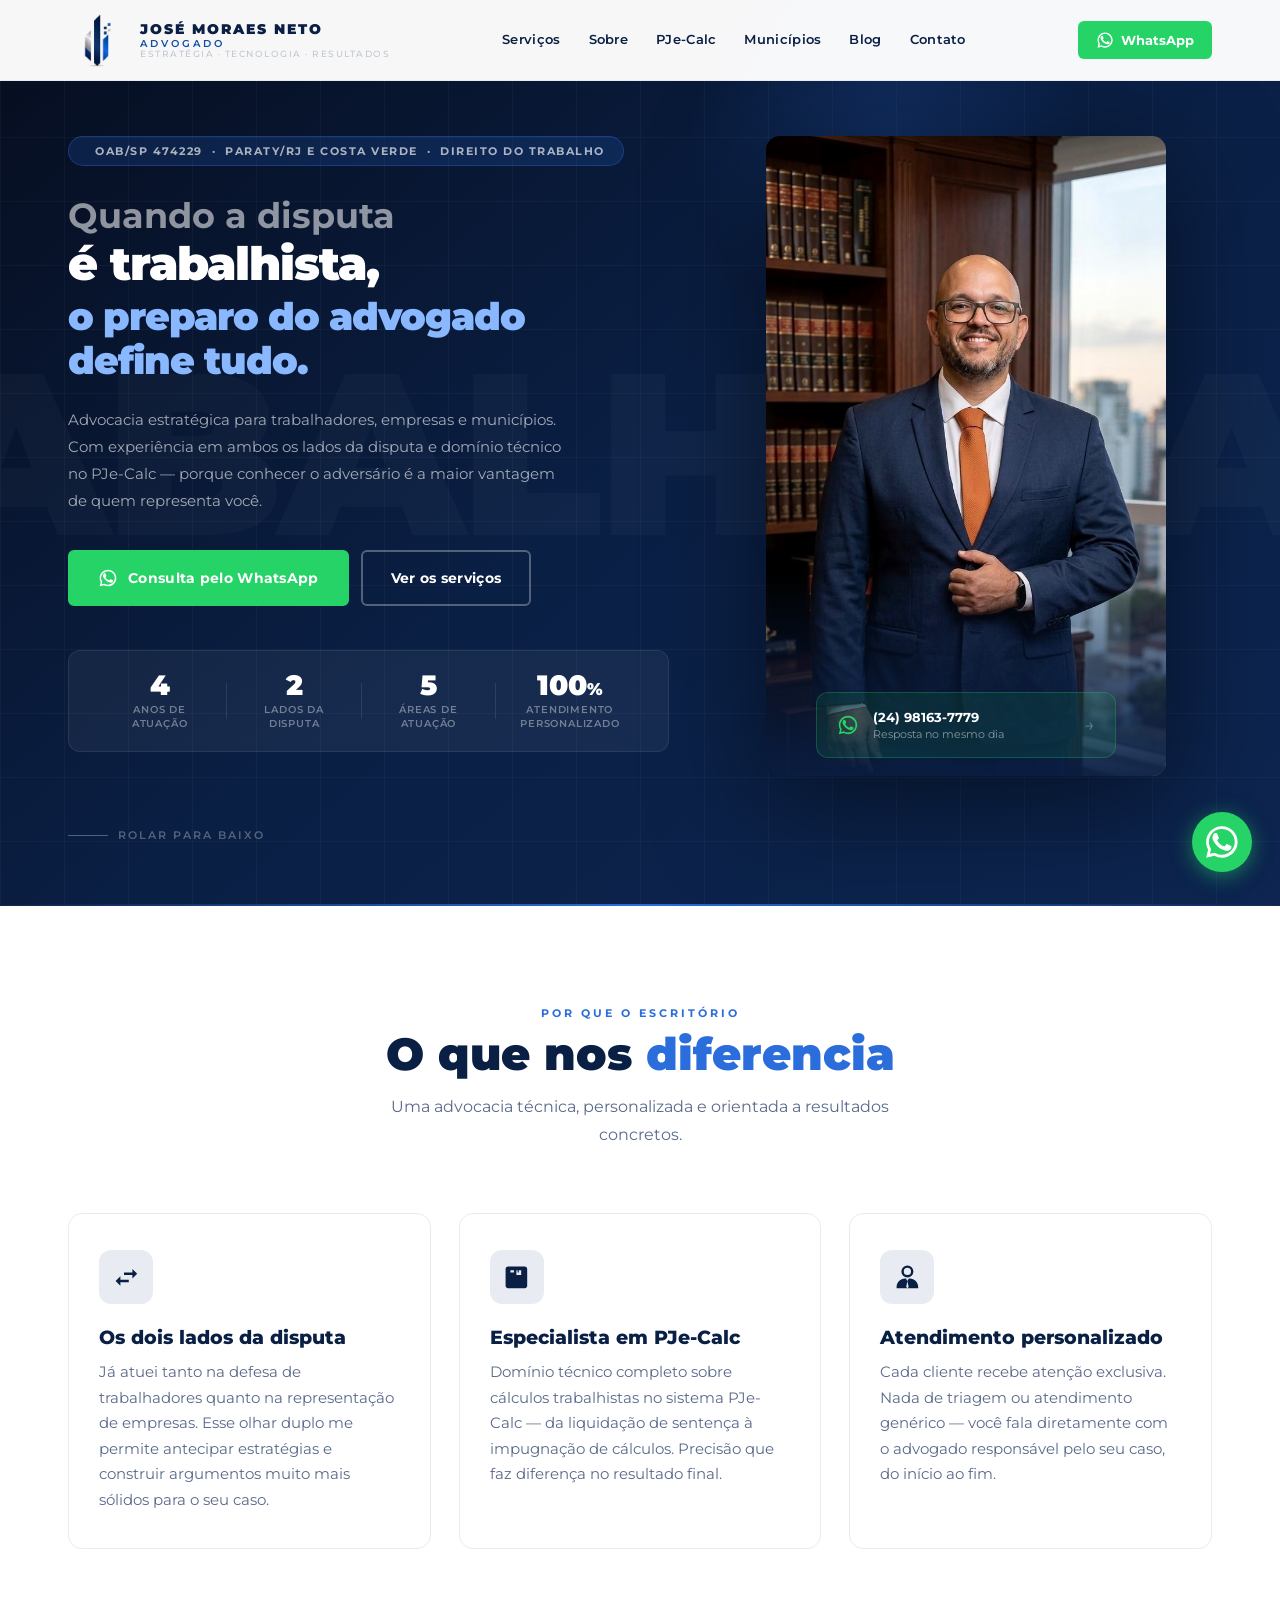
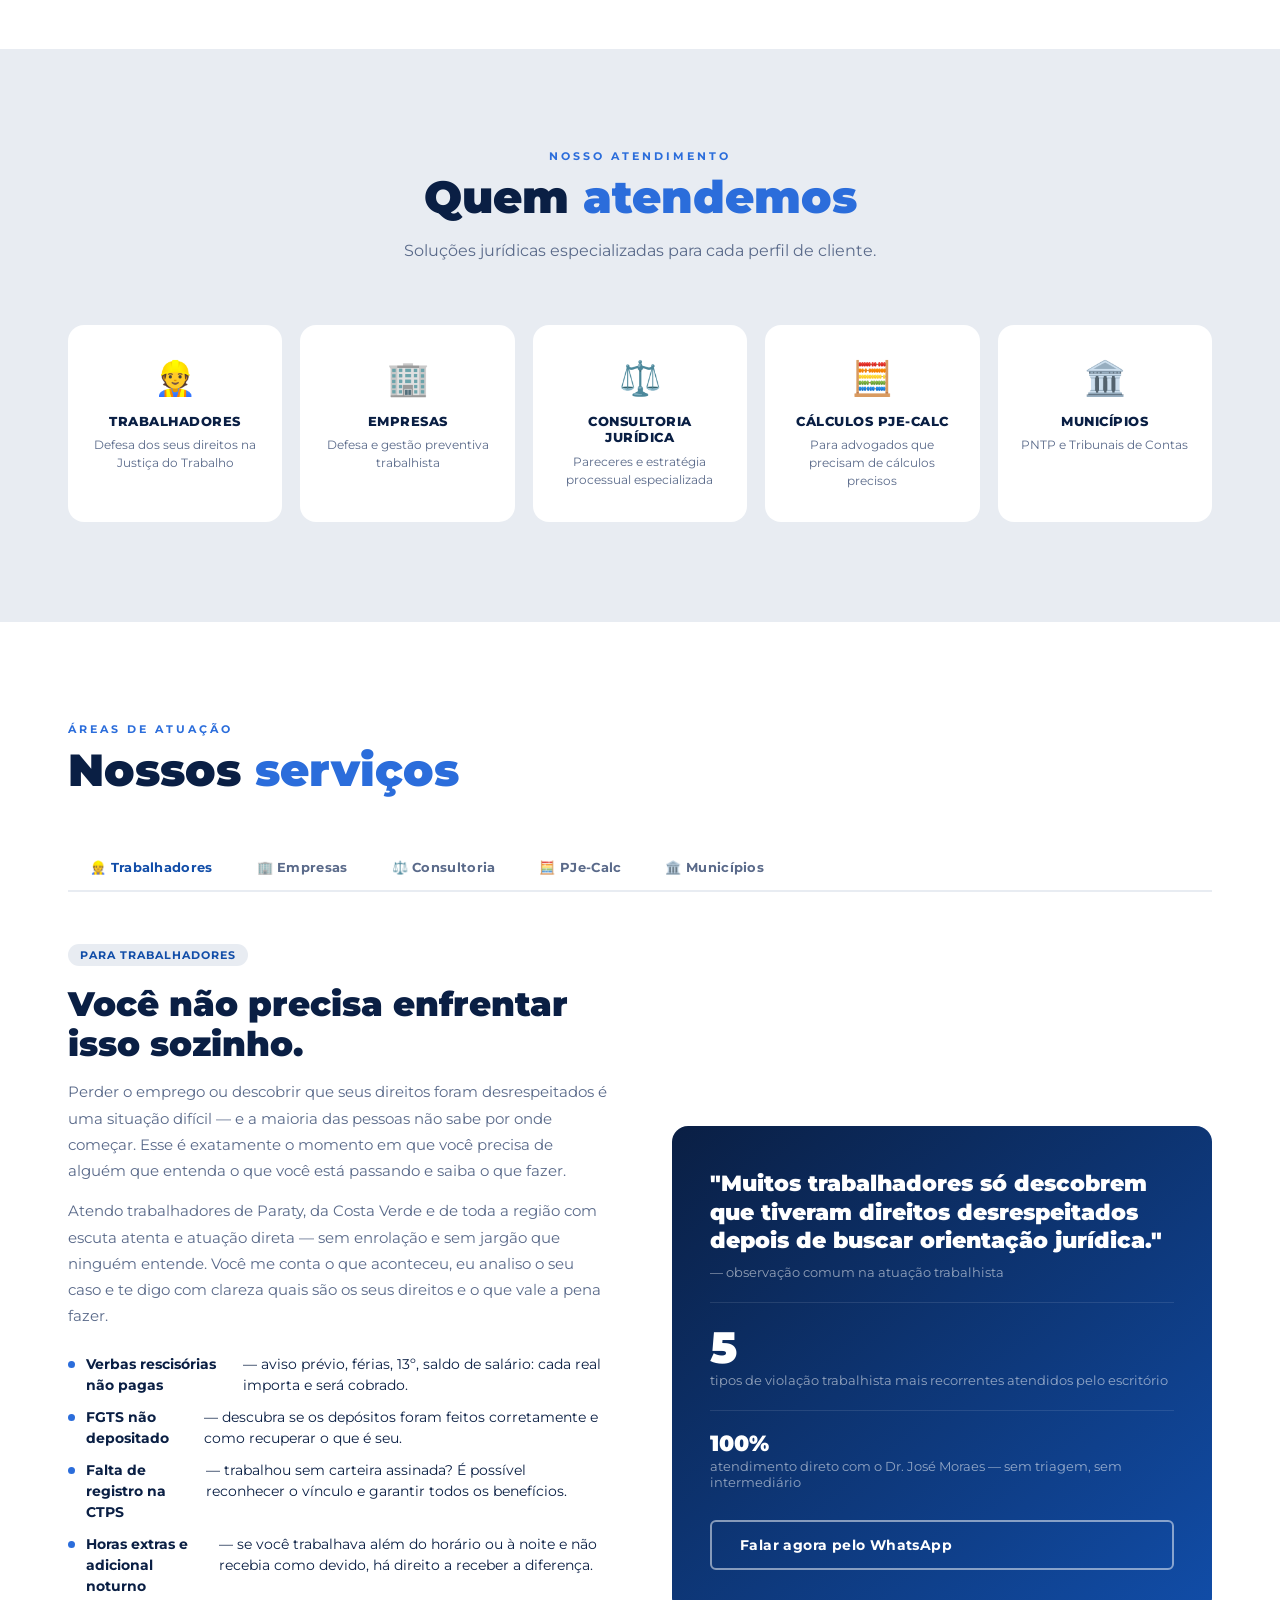
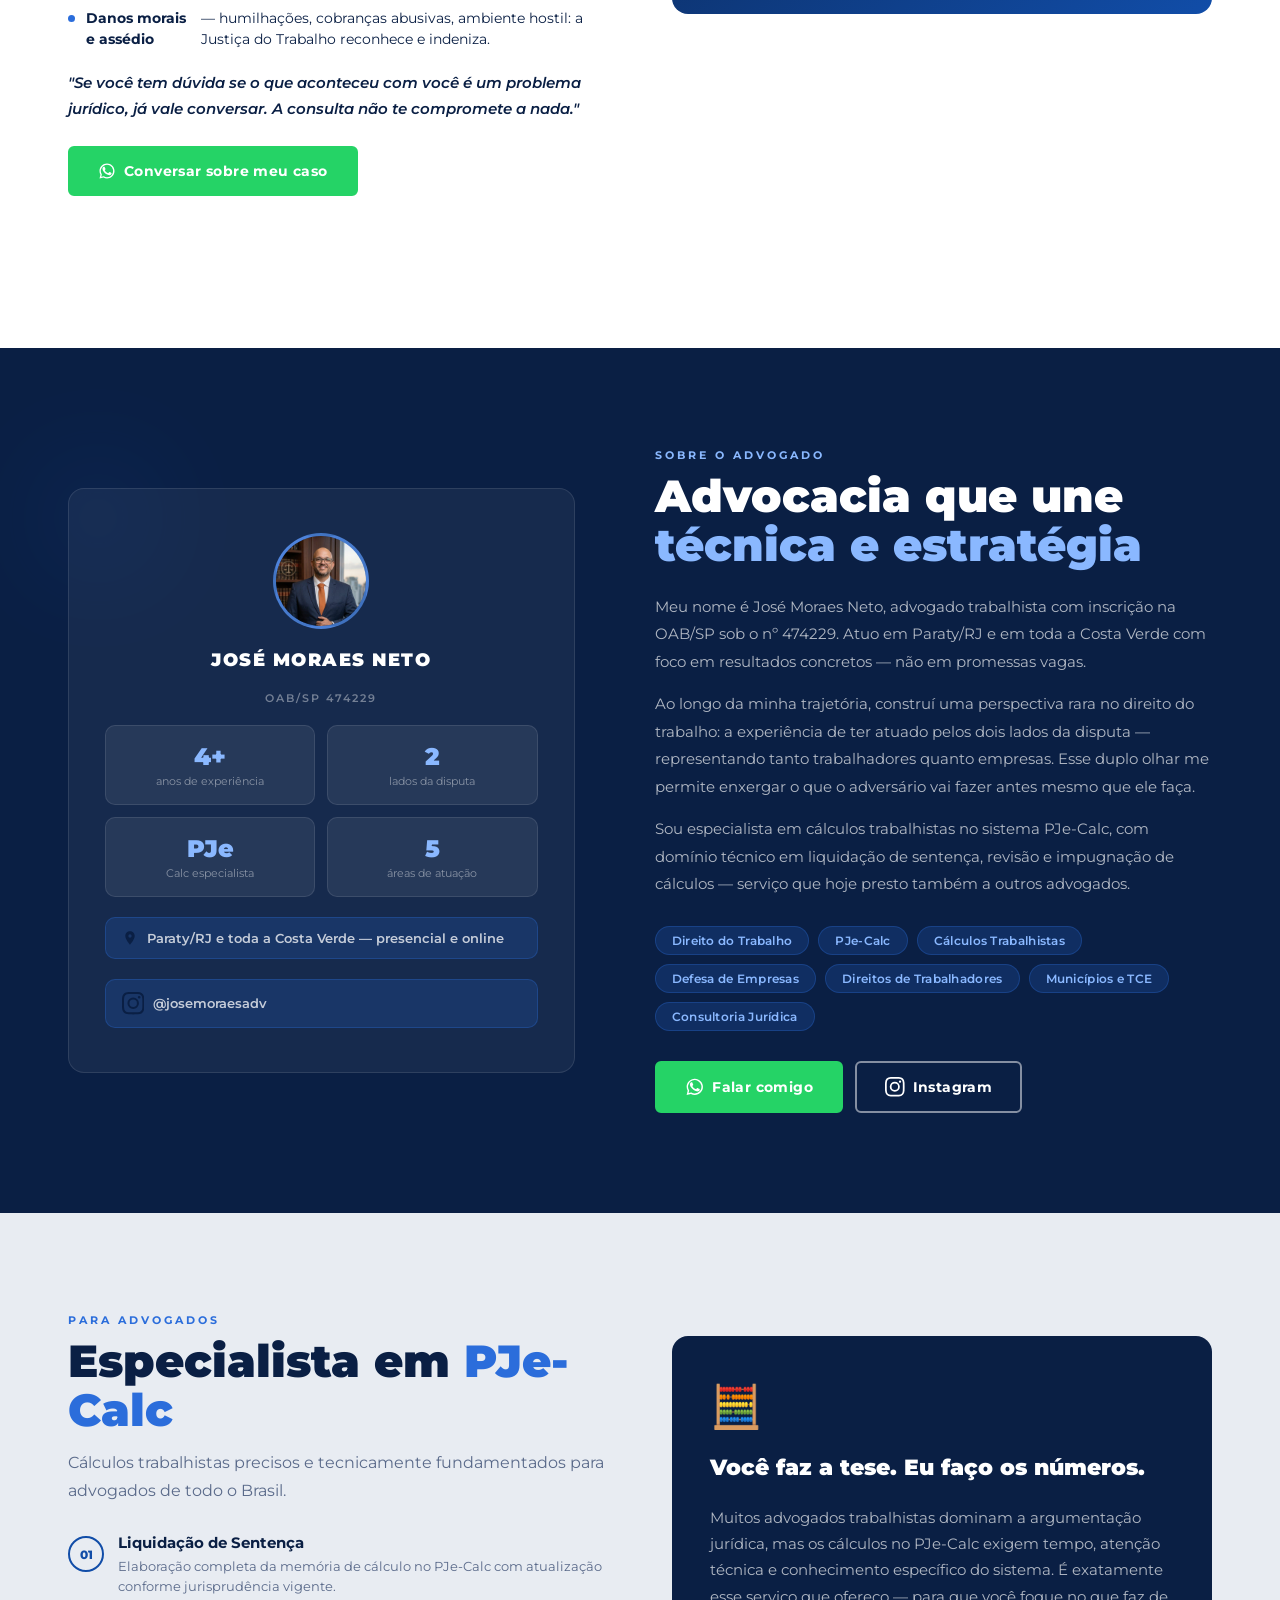
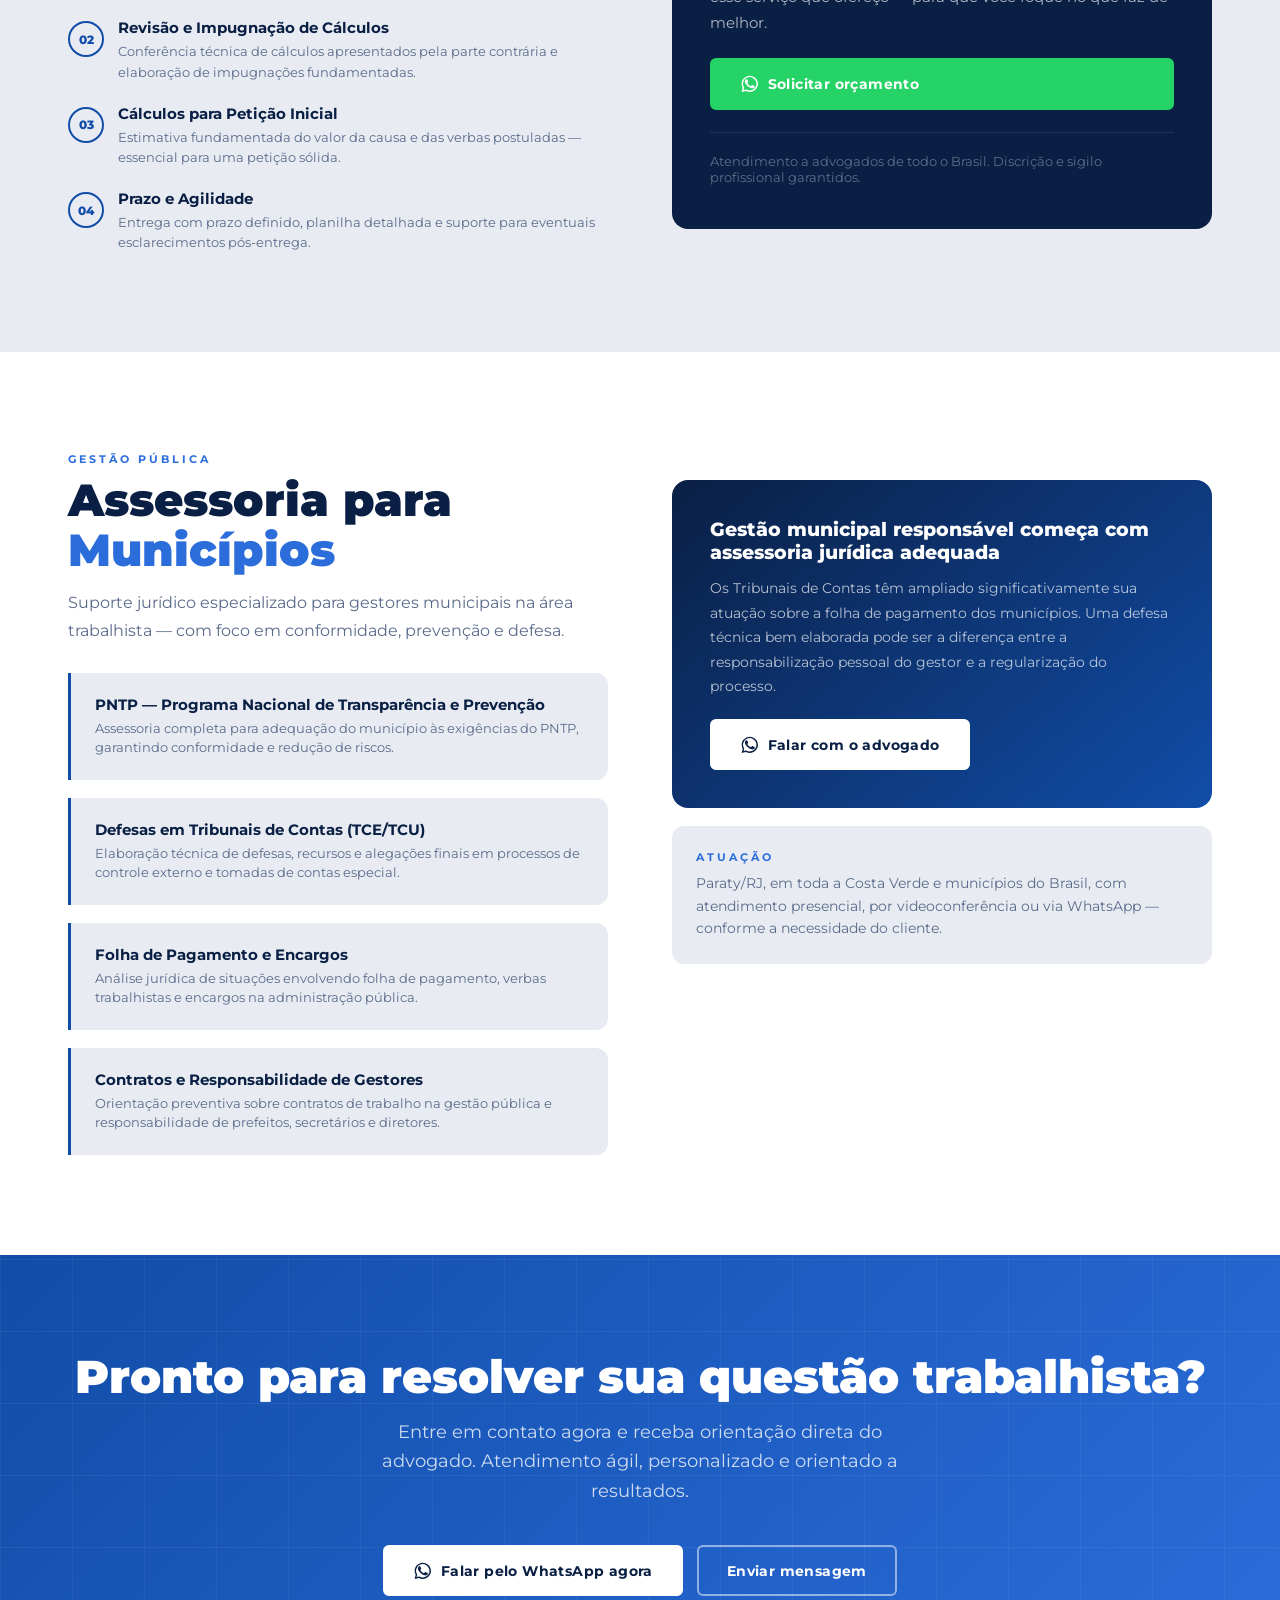
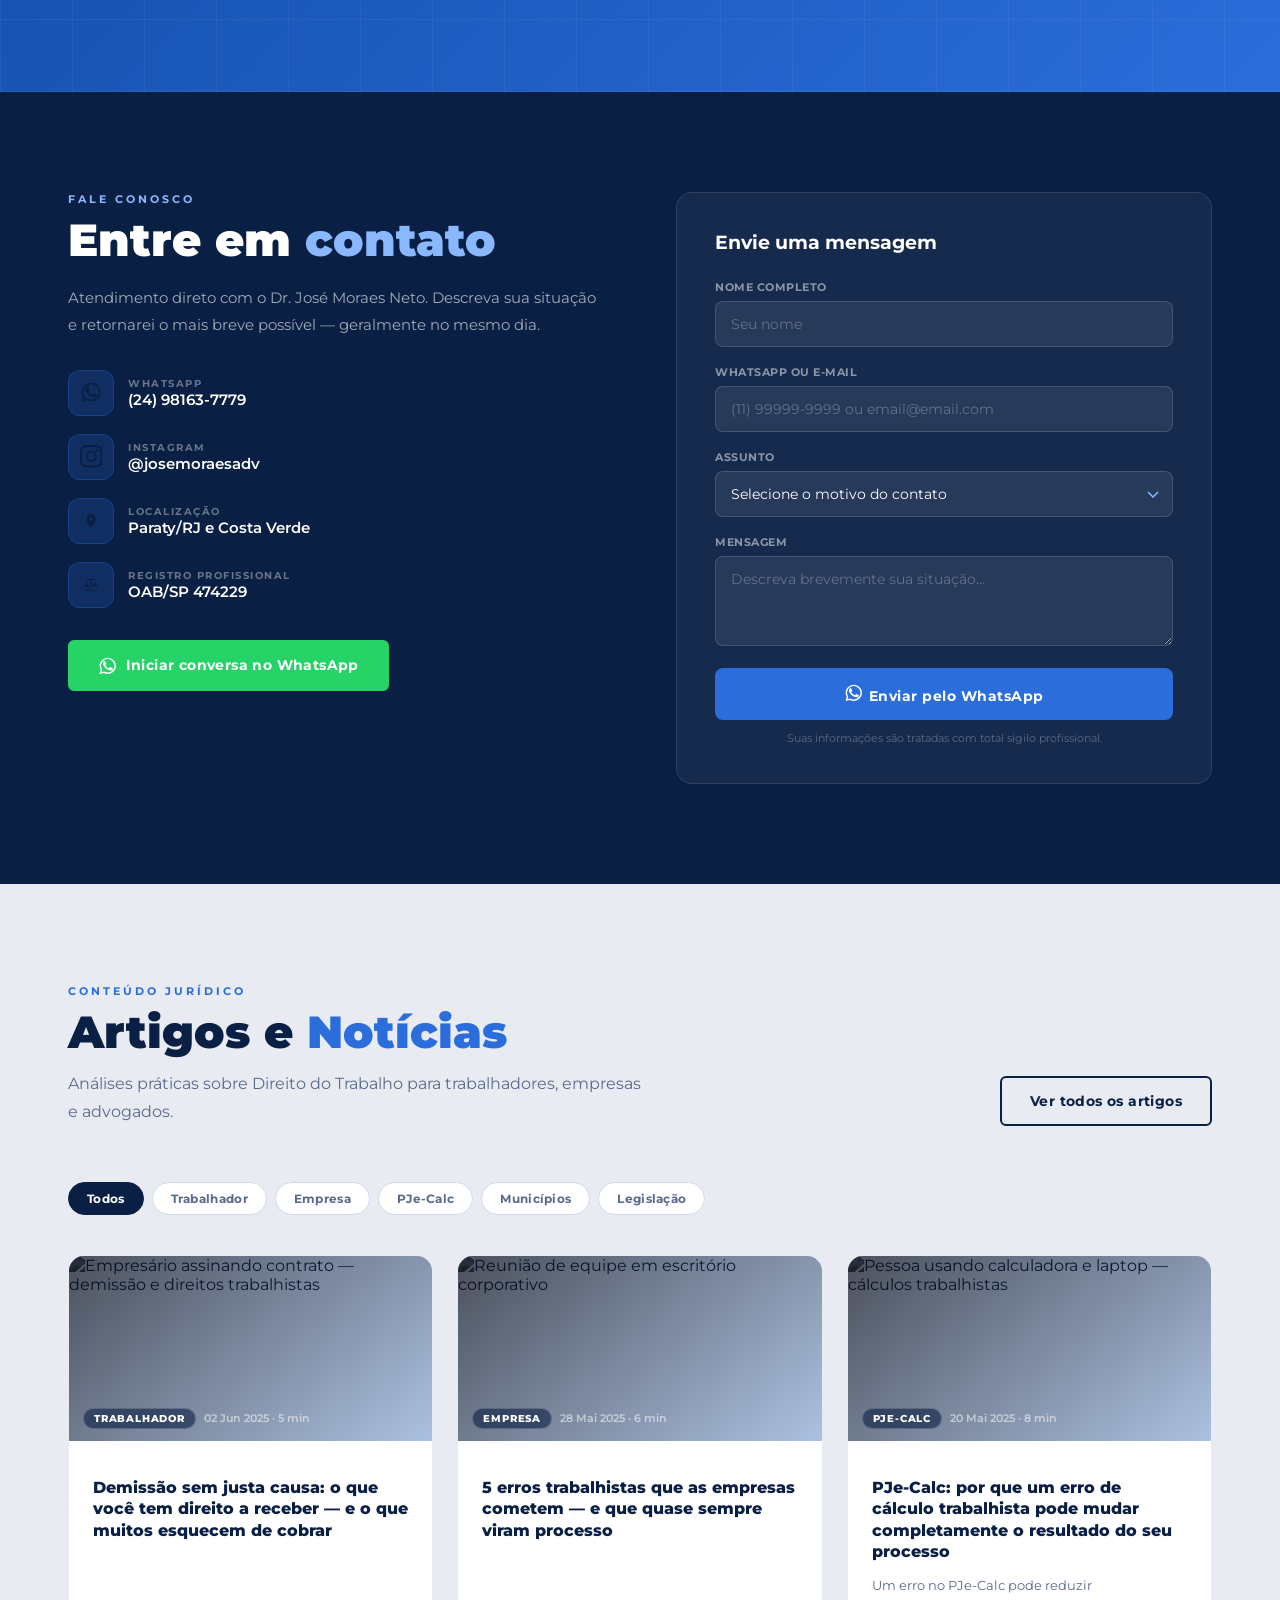
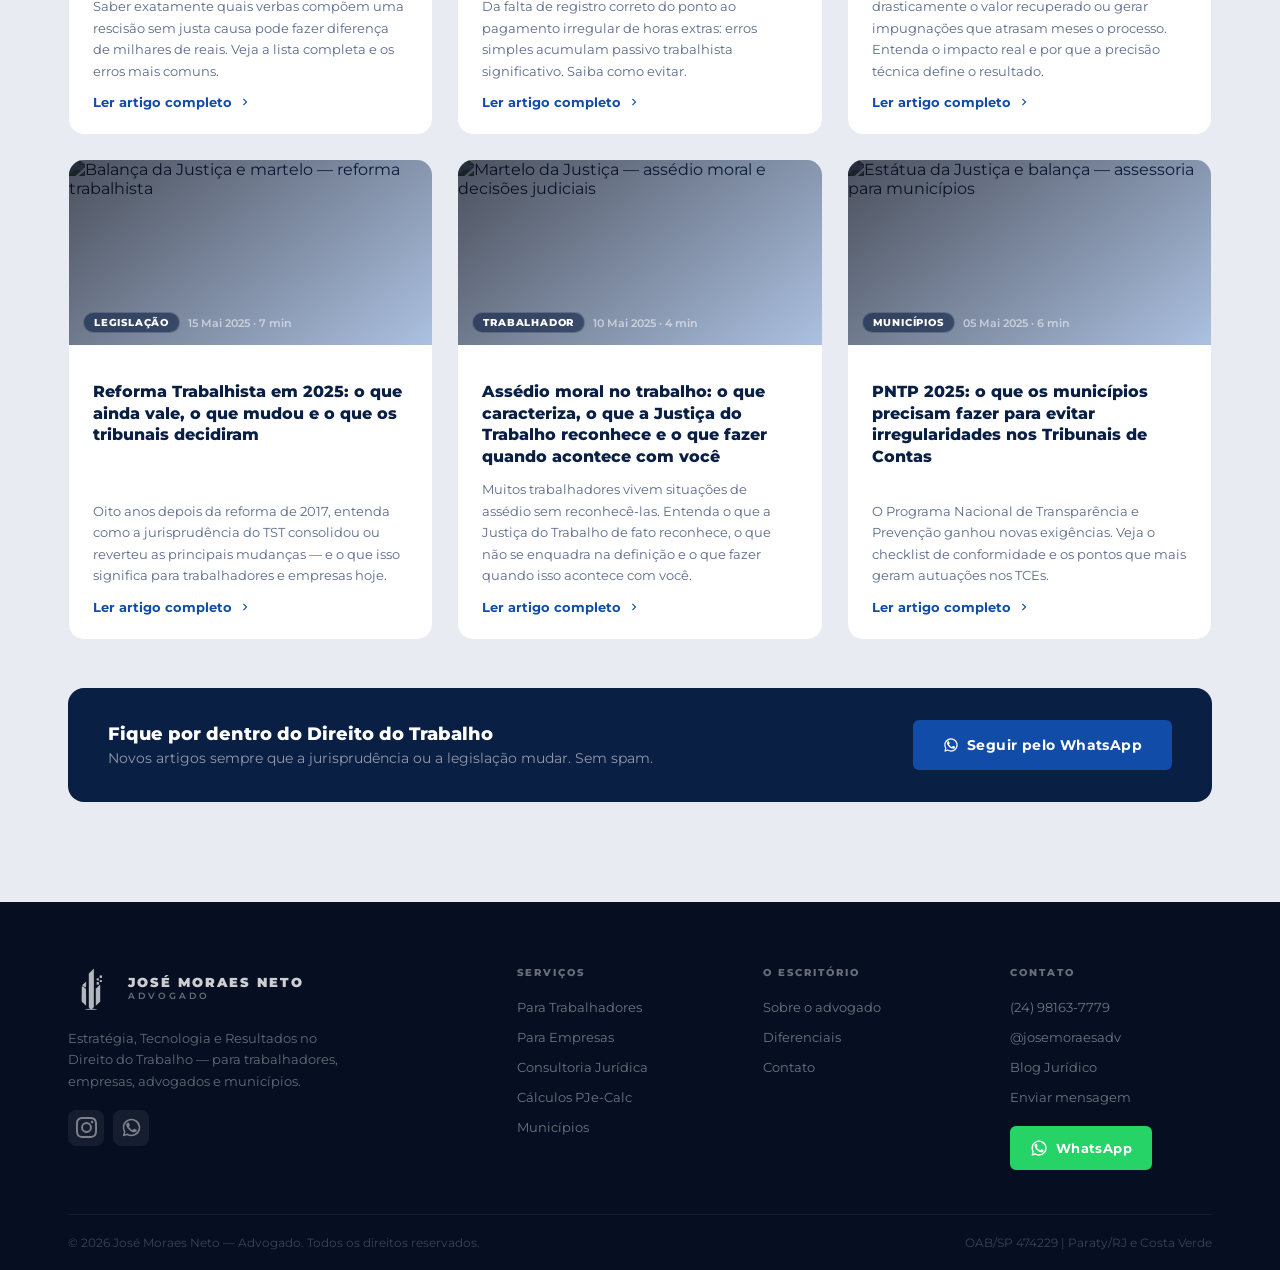
==== index.html @ 41c8c421 "Add files via upload" ====
<!DOCTYPE html>
<html lang="pt-BR">
<head>
<meta charset="UTF-8">
<meta name="viewport" content="width=device-width, initial-scale=1.0, maximum-scale=5.0">
<title>José Moraes Neto — Advogado Trabalhista | Paraty/RJ e Costa Verde</title>
<meta name="description" content="Advocacia trabalhista especializada em Paraty/RJ e em toda a Costa Verde. Atendemos trabalhadores, empresas, municípios e advogados que precisam de cálculos no PJe-Calc. OAB/SP 474229.">
<!-- Favicons -->
<link rel="icon" type="image/x-icon" href="/favicon.ico">
<link rel="icon" type="image/png" sizes="16x16" href="/favicon-16x16.png">
<link rel="icon" type="image/png" sizes="32x32" href="/favicon-32x32.png">
<link rel="apple-touch-icon" sizes="180x180" href="/apple-touch-icon.png">
<link rel="icon" type="image/png" sizes="192x192" href="/android-chrome-192x192.png">
<link rel="icon" type="image/png" sizes="512x512" href="/android-chrome-512x512.png">
<meta name="theme-color" content="#0A1F44">


<!-- ═══ SEO & INDEXAÇÃO ═══════════════════════════════════════ -->

<!-- Indexação e rastreamento -->
<meta name="robots" content="index, follow, max-snippet:-1, max-image-preview:large, max-video-preview:-1">
<meta name="googlebot" content="index, follow">
<link rel="canonical" href="https://josemoraes.adv.br/">

<!-- Palavras-chave -->
<meta name="keywords" content="advogado trabalhista Paraty, advogado trabalhista Costa Verde, direito do trabalho Paraty, PJe-Calc advogado, cálculo trabalhista PJe-Calc, liquidação de sentença trabalhista, impugnação de cálculos, defesa empresa trabalhista, reclamação trabalhista, verbas rescisórias, José Moraes Neto advogado, OAB SP 474229, municípios PNTP tribunal de contas">

<!-- Localização geográfica -->
<meta name="geo.region" content="BR-RJ">
<meta name="geo.placename" content="Paraty, Rio de Janeiro">
<meta name="geo.position" content="-23.2178;-44.7131">
<meta name="ICBM" content="-23.2178, -44.7131">

<!-- Autor e copyright -->
<meta name="author" content="José Moraes Neto — Advogado Trabalhista">
<meta name="copyright" content="José Moraes Neto Advocacia">
<meta name="language" content="pt-BR">

<!-- Open Graph — compartilhamento no WhatsApp, LinkedIn, Facebook -->
<meta property="og:type" content="website">
<meta property="og:site_name" content="José Moraes Neto — Advogado">
<meta property="og:title" content="José Moraes Neto — Advogado Trabalhista | Paraty/RJ e Costa Verde">
<meta property="og:description" content="Advocacia trabalhista especializada em Paraty/RJ e em toda a Costa Verde. Atendemos trabalhadores, empresas, municípios e advogados que precisam de cálculos no PJe-Calc. OAB/SP 474229.">
<meta property="og:url" content="https://josemoraes.adv.br/">
<meta property="og:image" content="https://josemoraes.adv.br/logo-social.png">
<meta property="og:image:width" content="1200">
<meta property="og:image:height" content="630">
<meta property="og:image:alt" content="José Moraes Neto — Advogado Trabalhista | Paraty/RJ e Costa Verde">
<meta property="og:locale" content="pt_BR">

<!-- Twitter / X Card -->
<meta name="twitter:card" content="summary_large_image">
<meta name="twitter:title" content="José Moraes Neto — Advogado Trabalhista | Paraty/RJ">
<meta name="twitter:description" content="Advocacia trabalhista especializada para trabalhadores, empresas e municípios. Especialista em PJe-Calc. OAB/SP 474229.">
<meta name="twitter:image" content="https://josemoraes.adv.br/logo-social.png">

<!-- ═══ SCHEMA.ORG JSON-LD — lido pelo Google para buscas locais ══ -->
<script type="application/ld+json">
{
  "@context": "https://schema.org",
  "@graph": [
    {
      "@type": "LegalService",
      "@id": "https://josemoraes.adv.br/#legalservice",
      "name": "José Moraes Neto — Advogado Trabalhista",
      "alternateName": "José Moraes Neto Advocacia",
      "description": "Advocacia trabalhista especializada em Paraty/RJ e em toda a Costa Verde. Atendemos trabalhadores, empresas, municípios e advogados que precisam de cálculos no PJe-Calc.",
      "url": "https://josemoraes.adv.br/",
      "telephone": "+55-24-98163-7779",
      "image": "https://josemoraes.adv.br/logo-social.png",
      "email": "jose@josemoraes.adv.br",
      "sameAs": [
        "https://www.instagram.com/josemoraesadv"
      ],
      "address": {
        "@type": "PostalAddress",
        "addressLocality": "Paraty",
        "addressRegion": "RJ",
        "addressCountry": "BR"
      },
      "geo": {
        "@type": "GeoCoordinates",
        "latitude": -23.2178,
        "longitude": -44.7131
      },
      "areaServed": [
        {
          "@type": "City",
          "name": "Paraty",
          "containedInPlace": { "@type": "State", "name": "Rio de Janeiro" }
        },
        {
          "@type": "AdministrativeArea",
          "name": "Costa Verde, Rio de Janeiro"
        }
      ],
      "serviceType": [
        "Direito do Trabalho",
        "Defesa de Trabalhadores",
        "Defesa de Empresas em Reclamações Trabalhistas",
        "Consultoria Jurídica Trabalhista",
        "Cálculos Trabalhistas PJe-Calc",
        "Liquidação de Sentença Trabalhista",
        "Assessoria para Municípios — PNTP e Tribunais de Contas"
      ],
      "priceRange": "$$",
      "openingHoursSpecification": {
        "@type": "OpeningHoursSpecification",
        "dayOfWeek": ["Monday","Tuesday","Wednesday","Thursday","Friday"],
        "opens": "08:00",
        "closes": "18:00"
      },
      "contactPoint": {
        "@type": "ContactPoint",
        "telephone": "+55-24-98163-7779",
        "contactType": "customer service",
        "availableLanguage": "Portuguese",
        "contactOption": "TollFree"
      }
    },
    {
      "@type": "Person",
      "@id": "https://josemoraes.adv.br/#person",
      "name": "José Moraes Neto",
      "jobTitle": "Advogado Trabalhista",
      "description": "Advogado trabalhista com OAB/SP 474229, especialista em cálculos no PJe-Calc e com experiência nos dois lados da disputa trabalhista.",
      "url": "https://josemoraes.adv.br/",
      "telephone": "+55-24-98163-7779",
      "image": "https://josemoraes.adv.br/logo-social.png",
      "sameAs": [
        "https://www.instagram.com/josemoraesadv"
      ],
      "worksFor": { "@id": "https://josemoraes.adv.br/#legalservice" },
      "hasCredential": {
        "@type": "EducationalOccupationalCredential",
        "credentialCategory": "OAB",
        "name": "OAB/SP 474229"
      },
      "knowsAbout": [
        "Direito do Trabalho",
        "Cálculos Trabalhistas",
        "PJe-Calc",
        "Liquidação de Sentença",
        "Defesa de Empresas",
        "Direito Administrativo Municipal"
      ]
    },
    {
      "@type": "WebSite",
      "@id": "https://josemoraes.adv.br/#website",
      "url": "https://josemoraes.adv.br/",
      "name": "José Moraes Neto — Advogado Trabalhista",
      "description": "Site oficial do advogado trabalhista José Moraes Neto. Paraty/RJ e Costa Verde.",
      "inLanguage": "pt-BR",
      "publisher": { "@id": "https://josemoraes.adv.br/#legalservice" }
    },
    {
      "@type": "FAQPage",
      "@id": "https://josemoraes.adv.br/#faq",
      "mainEntity": [
        {
          "@type": "Question",
          "name": "O escritório atende trabalhadores que foram demitidos sem justa causa?",
          "acceptedAnswer": {
            "@type": "Answer",
            "text": "Sim. Atendemos trabalhadores em todas as fases da relação de emprego — da análise das verbas rescisórias à representação completa na Justiça do Trabalho."
          }
        },
        {
          "@type": "Question",
          "name": "O que é o PJe-Calc e por que contratar um especialista?",
          "acceptedAnswer": {
            "@type": "Answer",
            "text": "PJe-Calc é o sistema oficial do Tribunal Superior do Trabalho para cálculos em processos trabalhistas. Um especialista garante precisão técnica na liquidação de sentença, revisão e impugnação de cálculos — o que pode fazer diferença de milhares de reais no resultado final."
          }
        },
        {
          "@type": "Question",
          "name": "O escritório atende municípios em defesas no Tribunal de Contas?",
          "acceptedAnswer": {
            "@type": "Answer",
            "text": "Sim. Prestamos assessoria jurídica para gestores municipais em matéria trabalhista, incluindo defesas perante Tribunais de Contas estaduais e o TCU, além de adequação ao PNTP."
          }
        },
        {
          "@type": "Question",
          "name": "Qual é a área de atuação do escritório?",
          "acceptedAnswer": {
            "@type": "Answer",
            "text": "Atuamos em Paraty/RJ, em toda a Costa Verde e, para serviços como cálculos PJe-Calc e consultoria para municípios, atendemos clientes de todo o Brasil de forma remota."
          }
        }
      ]
    }
  ]
}
</script>
<!-- ═══ FIM SEO ═══════════════════════════════════════════════ -->
<link href="https://fonts.googleapis.com/css2?family=Montserrat:wght@300;400;500;600;700;800;900&display=swap" rel="stylesheet">

<style>
:root{
  --navy:#0A1F44;
  --blue:#114DA8;
  --bright:#2B6DDB;
  --silver:#BFC7D3;
  --light:#E8ECF2;
  --white:#FFFFFF;
  --green:#25D366;
  --muted:#5a6a8a;
  --text:#0A1F44;
}
*,*::before,*::after{margin:0;padding:0;box-sizing:border-box}
html{scroll-behavior:smooth}
body{font-family:'Montserrat',sans-serif;background:#fff;color:var(--text);overflow-x:hidden}
img{max-width:100%;height:auto}
a{text-decoration:none;color:inherit}

/* ── UTILITIES ── */
.container{max-width:1200px;margin:0 auto;padding:0 28px}
.label{font-size:11px;font-weight:700;letter-spacing:3px;text-transform:uppercase;color:var(--bright);display:block;margin-bottom:10px}
.label-white{color:rgba(255,255,255,.55)}
.h2{font-size:clamp(26px,3.5vw,46px);font-weight:900;line-height:1.1;color:var(--navy)}
.h2 b{color:var(--bright);font-weight:inherit}
.h2-white{color:#fff}
.h2-white b{color:#8ab8ff}
.sub{font-size:16px;color:var(--muted);line-height:1.75;margin-top:14px;max-width:580px}
.sub-white{color:rgba(255,255,255,.65)}
.btn{display:inline-flex;align-items:center;gap:8px;padding:14px 28px;border-radius:6px;font-family:'Montserrat',sans-serif;font-size:14px;font-weight:700;letter-spacing:.4px;border:2px solid transparent;transition:all .25s ease;cursor:pointer;white-space:nowrap}
.btn-blue{background:var(--blue);color:#fff;border-color:var(--blue)}
.btn-blue:hover{background:var(--navy);border-color:var(--navy);transform:translateY(-2px);box-shadow:0 8px 24px rgba(17,77,168,.35)}
.btn-wa{background:var(--green);color:#fff;border-color:var(--green)}
.btn-wa:hover{background:#1eb855;border-color:#1eb855;transform:translateY(-2px);box-shadow:0 8px 24px rgba(37,211,102,.4)}
.btn-outline{background:transparent;color:var(--navy);border-color:var(--navy)}
.btn-outline:hover{background:var(--navy);color:#fff;transform:translateY(-2px)}
.btn-outline-white{background:transparent;color:#fff;border-color:rgba(255,255,255,.5)}
.btn-outline-white:hover{background:rgba(255,255,255,.12);border-color:#fff}
.btn-white{background:#fff;color:var(--navy);border-color:#fff}
.btn-white:hover{background:var(--light);transform:translateY(-2px);box-shadow:0 8px 24px rgba(0,0,0,.15)}

/* ── FADE-IN ── */
.fi{opacity:0;transform:translateY(28px);transition:opacity .7s ease,transform .7s ease}
.fi.on{opacity:1;transform:none}
.d1{transition-delay:.1s}.d2{transition-delay:.2s}.d3{transition-delay:.3s}.d4{transition-delay:.4s}.d5{transition-delay:.5s}

/* ════════════════════════════════
   HEADER
════════════════════════════════ */
header{
  position:fixed;top:0;left:0;right:0;z-index:1000;
  background:rgba(255,255,255,.97);
  backdrop-filter:blur(14px);-webkit-backdrop-filter:blur(14px);
  border-bottom:1px solid var(--light);
  transition:box-shadow .3s
}
header.scrolled{box-shadow:0 4px 28px rgba(10,31,68,.1)}
.hdr{display:flex;align-items:center;justify-content:space-between;height:80px}

/* Logo */
.logo{display:flex;align-items:center;gap:13px;text-decoration:none}
/* SVG logo mark placeholder — replace with <img src="logo.png"> in WordPress */







.logo-dot:nth-child(1){background:var(--bright)}
.logo-dot:nth-child(2){background:var(--silver)}
.logo-dot:nth-child(3){background:var(--silver)}
.logo-dot:nth-child(4){background:var(--bright);opacity:.5}





/* Nav */
nav{display:flex;align-items:center;gap:28px}
nav a{font-size:13px;font-weight:600;color:var(--text);letter-spacing:.3px;position:relative;padding-bottom:2px;transition:color .2s}
nav a::after{content:'';position:absolute;bottom:-2px;left:0;right:0;height:2px;background:var(--bright);transform:scaleX(0);transition:transform .2s;border-radius:1px}
nav a:hover{color:var(--blue)}
nav a:hover::after{transform:scaleX(1)}
.hdr-wa{display:flex;align-items:center;gap:7px;padding:10px 18px;background:var(--green);color:#fff;border-radius:6px;font-size:13px;font-weight:700;transition:all .2s}
.hdr-wa:hover{background:#1eb855;transform:translateY(-1px);box-shadow:0 4px 14px rgba(37,211,102,.4)}
.burger{display:none;flex-direction:column;gap:5px;background:none;border:none;cursor:pointer;padding:6px}
.burger span{display:block;width:22px;height:2px;background:var(--navy);border-radius:1px;transition:all .3s}

/* Mobile menu */
.mob-nav{display:none;position:fixed;top:80px;left:0;right:0;background:#fff;border-bottom:1px solid var(--light);z-index:999;padding:0 28px 20px;flex-direction:column}
.mob-nav.open{display:flex}
.mob-nav a{padding:14px 0;font-size:15px;font-weight:600;border-bottom:1px solid var(--light);color:var(--text)}
.mob-wa{margin-top:16px;padding:14px;background:var(--green);color:#fff;border-radius:6px;text-align:center;font-weight:700;font-size:15px}


/* ════ HERO 2 ════ */
#hero{min-height:100vh;padding-top:80px;position:relative;overflow:hidden;display:flex;align-items:center}
.hero2-container{padding-top:56px;padding-bottom:64px}
.hero2-wrap{display:grid;grid-template-columns:1.1fr .9fr;gap:52px;align-items:start;width:100%}
.hero2-left{}
.hero2-pill{display:inline-flex;align-items:center;gap:8px;background:rgba(43,109,219,.18);border:1px solid rgba(43,109,219,.35);padding:7px 18px;border-radius:24px;margin-bottom:32px;font-size:11px;font-weight:700;letter-spacing:1.5px;text-transform:uppercase;color:rgba(255,255,255,.65)}
.hero2-h1{font-size:clamp(28px,3.6vw,54px);font-weight:900;line-height:1.08;margin-bottom:24px;letter-spacing:-1px}
.hero2-line1{display:block;color:rgba(255,255,255,.55);font-size:.75em;font-weight:700;letter-spacing:0px;margin-bottom:4px}
.hero2-line2{display:block;color:#fff;font-size:1em}
.hero2-line3{display:block;color:#8ab8ff;font-size:.82em;margin-top:6px;line-height:1.15}
.hero2-p{font-size:15px;color:rgba(255,255,255,.62);line-height:1.8;margin-bottom:36px;max-width:500px}
.hero2-btns{display:flex;gap:12px;flex-wrap:wrap;margin-bottom:44px}
.hero2-cta-wa{display:inline-flex;align-items:center;gap:10px;padding:16px 28px;background:#25D366;color:#fff;border-radius:6px;font-family:'Montserrat',sans-serif;font-size:14px;font-weight:700;text-decoration:none;transition:all .25s;border:2px solid #25D366;letter-spacing:.3px}
.hero2-cta-wa:hover{background:#1eb855;border-color:#1eb855;transform:translateY(-2px);box-shadow:0 10px 28px rgba(37,211,102,.45)}
.hero2-cta-out{display:inline-flex;align-items:center;gap:8px;padding:16px 28px;background:transparent;color:#fff;border:2px solid rgba(255,255,255,.3);border-radius:6px;font-family:'Montserrat',sans-serif;font-size:14px;font-weight:700;text-decoration:none;transition:all .25s;letter-spacing:.3px}
.hero2-cta-out:hover{border-color:#fff;background:rgba(255,255,255,.08);transform:translateY(-2px)}

/* Trust strip */
.hero2-trust{display:flex;align-items:center;gap:0;padding:20px 24px;background:rgba(255,255,255,.05);border:1px solid rgba(255,255,255,.08);border-radius:12px;flex-wrap:wrap;gap:0}
.htrust-item{display:flex;flex-direction:column;align-items:center;padding:0 24px;text-align:center;flex:1}
.htrust-n{font-size:28px;font-weight:900;color:#fff;line-height:1}
.htrust-l{font-size:10px;font-weight:600;color:rgba(255,255,255,.4);text-transform:uppercase;letter-spacing:.8px;margin-top:4px;line-height:1.4;text-align:center}
.htrust-div{width:1px;height:36px;background:rgba(255,255,255,.1)}

/* Right panel */
.hero2-right{display:flex;flex-direction:column;gap:14px}
.hero2-photo{position:relative;display:flex;align-items:flex-start;justify-content:center;min-height:0}
.hero2-photo-glow{position:absolute;bottom:4%;left:50%;transform:translateX(-50%);width:380px;height:480px;
  background:radial-gradient(ellipse at center,rgba(43,109,219,.26),transparent 64%);filter:blur(34px);pointer-events:none}
.hero2-photo-img{position:relative;z-index:2;width:100%;max-width:400px;height:auto;max-height:640px;object-fit:cover;object-position:top center;display:block;
  border-radius:14px;filter:drop-shadow(0 26px 54px rgba(0,0,0,.5));transition:transform .35s cubic-bezier(.2,.8,.2,1);will-change:transform}
.hero2-photo-fade{position:absolute;left:0;right:0;bottom:0;height:32%;z-index:3;pointer-events:none;
  background:linear-gradient(180deg,transparent,rgba(10,31,68,.55) 55%,rgba(10,31,68,.92));border-radius:0 0 14px 14px;max-width:400px;margin:0 auto}
.hero2-wa-float{position:absolute;z-index:4;left:50%;transform:translateX(-50%);bottom:18px;width:min(300px,90%)}
.hero2-card-main{background:rgba(255,255,255,.06);border:1px solid rgba(255,255,255,.1);border-radius:16px;padding:28px;backdrop-filter:blur(12px)}
.h2cm-label{font-size:10px;font-weight:800;letter-spacing:2.5px;text-transform:uppercase;color:rgba(255,255,255,.35);margin-bottom:18px}
.h2cm-items{display:flex;flex-direction:column;gap:2px}
.h2cm-item{display:flex;align-items:center;gap:14px;padding:12px 10px;border-radius:8px;cursor:pointer;transition:background .2s;text-decoration:none}
.h2cm-item:hover{background:rgba(255,255,255,.07)}
.h2cm-dot{width:8px;height:8px;min-width:8px;border-radius:50%}
.h2cm-t{font-size:14px;font-weight:700;color:#fff}
.h2cm-s{font-size:12px;color:rgba(255,255,255,.45);margin-top:1px}
.h2cm-arrow{margin-left:auto;font-size:14px;color:rgba(255,255,255,.25);font-family:monospace}
.h2cm-item:hover .h2cm-arrow{color:rgba(255,255,255,.6)}

.hero2-card-dif{background:rgba(43,109,219,.15);border:1px solid rgba(43,109,219,.3);border-radius:12px;padding:20px 22px;display:flex;align-items:flex-start;gap:14px}
.h2cd-icon{font-size:22px;margin-top:2px;flex-shrink:0}
.h2cd-t{font-size:14px;font-weight:700;color:#fff;margin-bottom:4px}
.h2cd-s{font-size:13px;color:rgba(255,255,255,.55);line-height:1.55}
.h2cd-s em{font-style:normal;color:#8ab8ff;font-weight:600}

.hero2-card-wa{background:rgba(37,211,102,.1);border:1px solid rgba(37,211,102,.25);border-radius:12px;padding:16px 20px;display:flex;align-items:center;gap:14px;text-decoration:none;transition:all .25s}
.hero2-card-wa:hover{background:rgba(37,211,102,.18);border-color:rgba(37,211,102,.5);transform:translateX(4px)}

/* Scroll indicator */
.hero2-scroll{display:flex;align-items:center;gap:10px;margin-top:52px;opacity:.3}
.hero2-scroll-line{width:40px;height:1px;background:#fff}
.hero2-scroll span{font-size:11px;font-weight:600;letter-spacing:2px;text-transform:uppercase;color:#fff}

/* Responsive */
@media(max-width:1100px){
  .hero2-wrap{grid-template-columns:1fr}
  #hero{padding-top:73px;min-height:0}
  .hero2-container{padding-top:16px;padding-bottom:44px}
  .hero2-wrap{gap:32px}
  .hero2-right{display:flex;order:-1;margin-bottom:12px}
  .hero2-pill{margin-bottom:18px !important}
  .hero2-h1{margin-bottom:16px !important}
  .hero2-p{margin-bottom:22px !important;font-size:14px}
  .hero2-btns{margin-bottom:28px !important}
  .hero2-photo{min-height:0}
  .hero2-photo-img{max-width:210px}
  .hero2-photo-fade{max-width:210px}
  .hero2-photo-glow{width:240px;height:280px}
  .hero2-wa-float{position:absolute;left:50%;transform:translateX(-50%);bottom:-14px;width:auto;max-width:none;
    white-space:nowrap;padding:9px 14px;gap:9px;margin-top:0;background:rgba(8,20,44,.92);backdrop-filter:blur(8px)}
  .hero2-h1{font-size:clamp(28px,6vw,48px)}
  .htrust-item{padding:0 12px}
}
@media(max-width:640px){
  #hero{padding-top:68px}
  .hero2-container{padding-top:12px;padding-bottom:38px}
  .hero2-photo-img{max-width:180px}
  .hero2-photo-fade{max-width:180px}
  .hero2-photo-glow{width:200px;height:240px}
  .htrust-item{flex:none;width:50%;padding:10px 0;border-bottom:1px solid rgba(255,255,255,.08)}
  .htrust-div{display:none}
  .hero2-btns{flex-direction:column}
  .hero2-cta-wa,.hero2-cta-out{justify-content:center}
}

/* ════════════════════════════════
   DIFERENCIAIS
════════════════════════════════ */
#diferenciais{padding:100px 0;background:#fff}
.dif-head{text-align:center;margin-bottom:64px}
.dif-head .sub{margin:14px auto 0}
.dif-grid{display:grid;grid-template-columns:repeat(3,1fr);gap:28px}
.dif-card{
  padding:36px 30px;border-radius:14px;border:1px solid var(--light);
  position:relative;overflow:hidden;transition:all .35s ease;background:#fff
}
.dif-card::after{
  content:'';position:absolute;bottom:0;left:0;right:0;height:3px;
  background:linear-gradient(90deg,var(--blue),var(--bright));
  transform:scaleX(0);transition:transform .35s ease
}
.dif-card:hover{transform:translateY(-9px);box-shadow:0 28px 64px rgba(10,31,68,.1);border-color:transparent}
.dif-card:hover::after{transform:scaleX(1)}
.dif-icon{width:54px;height:54px;background:var(--light);border-radius:12px;display:flex;align-items:center;justify-content:center;margin-bottom:22px}
.dif-icon i{font-size:22px;color:var(--blue)}
.dif-title{font-size:19px;font-weight:800;color:var(--navy);margin-bottom:10px}
.dif-text{font-size:15px;color:var(--muted);line-height:1.7}

/* ════════════════════════════════
   QUEM ATENDEMOS
════════════════════════════════ */
#quem{padding:100px 0;background:var(--light)}
.quem-head{text-align:center;margin-bottom:60px}
.quem-head .sub{margin:14px auto 0}
.seg-grid{display:grid;grid-template-columns:repeat(5,1fr);gap:18px}
.seg-card{
  background:#fff;border-radius:16px;padding:30px 20px;text-align:center;
  border:2px solid transparent;transition:all .3s;text-decoration:none;display:block
}
.seg-card:hover{border-color:var(--blue);transform:translateY(-7px);box-shadow:0 22px 52px rgba(10,31,68,.12)}
.seg-emoji{font-size:34px;display:block;margin-bottom:14px}
.seg-title{font-size:13px;font-weight:800;color:var(--navy);margin-bottom:7px;line-height:1.3;text-transform:uppercase;letter-spacing:.5px}
.seg-desc{font-size:12px;color:var(--muted);line-height:1.5}

/* ════════════════════════════════
   SERVIÇOS (tabs)
════════════════════════════════ */
#servicos{padding:100px 0;background:#fff}
.serv-head{margin-bottom:48px}
.tabs-bar{display:flex;gap:0;border-bottom:2px solid var(--light);margin-bottom:0;overflow-x:auto;-webkit-overflow-scrolling:touch;scrollbar-width:none;-ms-overflow-style:none}
.tab-btn{
  padding:15px 22px;background:none;border:none;cursor:pointer;
  font-family:'Montserrat',sans-serif;font-size:13px;font-weight:700;
  color:var(--muted);border-bottom:2px solid transparent;margin-bottom:-2px;
  white-space:nowrap;transition:all .2s;letter-spacing:.3px
}
.tab-btn:hover{color:var(--blue)}
.tab-btn.on{color:var(--blue);border-bottom-color:var(--blue)}
.tab-panel{display:none;padding:52px 0}
.tab-panel.on{display:grid;grid-template-columns:1fr 1fr;gap:64px;align-items:center}
.tab-tag{display:inline-block;padding:4px 12px;background:var(--light);border-radius:20px;font-size:11px;font-weight:700;color:var(--blue);letter-spacing:1px;text-transform:uppercase;margin-bottom:18px}
.tab-h{font-size:clamp(22px,3vw,34px);font-weight:900;color:var(--navy);margin-bottom:14px;line-height:1.2}
.tab-p{font-size:15px;color:var(--muted);line-height:1.75;margin-bottom:24px}
.tab-ul{list-style:none;margin-bottom:28px;display:flex;flex-direction:column;gap:11px}
.tab-ul li{display:flex;align-items:flex-start;gap:11px;font-size:14px;color:var(--text);line-height:1.5}
.tab-ul li::before{content:'';width:7px;height:7px;min-width:7px;border-radius:50%;background:var(--bright);margin-top:7px}
.tab-vis{
  background:linear-gradient(140deg,var(--navy) 0%,var(--blue) 100%);
  border-radius:16px;padding:44px 38px;
  display:flex;flex-direction:column;gap:22px
}
.tv-num{font-size:44px;font-weight:900;color:#fff;line-height:1}
.tv-lbl{font-size:13px;color:rgba(255,255,255,.55);margin-top:3px}
.tv-hr{height:1px;background:rgba(255,255,255,.1)}
.tv-q{font-size:16px;font-weight:600;color:rgba(255,255,255,.85);line-height:1.6;font-style:italic}

/* ════════════════════════════════
   SOBRE
════════════════════════════════ */
#sobre{padding:100px 0;background:var(--navy)}
.sobre-in{display:grid;grid-template-columns:1fr 1.1fr;gap:80px;align-items:center}
.sobre-visual{position:relative}
.sobre-box{
  background:rgba(255,255,255,.05);border:1px solid rgba(255,255,255,.1);
  border-radius:16px;padding:44px 36px;
  display:flex;flex-direction:column;align-items:center;gap:20px
}
.sobre-initials{
  width:96px;height:96px;border-radius:50%;
  background:linear-gradient(135deg,var(--bright),var(--blue));
  display:flex;align-items:center;justify-content:center;
  font-size:32px;font-weight:900;color:#fff;
  border:3px solid rgba(255,255,255,.18);letter-spacing:1px
}
.sobre-name{font-size:18px;font-weight:900;color:#fff;text-align:center;letter-spacing:1.5px;text-transform:uppercase}
.sobre-oab{font-size:11px;font-weight:600;color:rgba(255,255,255,.4);letter-spacing:2px;text-transform:uppercase}
.sobre-stats{display:grid;grid-template-columns:1fr 1fr;gap:12px;width:100%}
.sstat{background:rgba(255,255,255,.07);border:1px solid rgba(255,255,255,.1);border-radius:10px;padding:16px;text-align:center}
.sstat-n{font-size:24px;font-weight:900;color:#8ab8ff}
.sstat-l{font-size:11px;color:rgba(255,255,255,.45);margin-top:3px}
.sobre-badge{display:flex;align-items:center;gap:9px;background:rgba(43,109,219,.18);border:1px solid rgba(43,109,219,.3);padding:12px 16px;border-radius:10px;width:100%}
.sobre-badge i{color:#8ab8ff;font-size:16px}
.sobre-badge span{font-size:13px;color:rgba(255,255,255,.75);font-weight:600}
.sobre-glow{position:absolute;top:-20px;left:-20px;width:100px;height:100px;background:var(--bright);border-radius:50%;filter:blur(60px);opacity:.15;pointer-events:none}

.sobre-content .label{color:#8ab8ff}
.sobre-text{font-size:15px;color:rgba(255,255,255,.68);line-height:1.85;margin:22px 0 28px}
.sobre-tags{display:flex;flex-wrap:wrap;gap:9px;margin-bottom:30px}
.stag{padding:6px 16px;border-radius:20px;background:rgba(43,109,219,.2);border:1px solid rgba(43,109,219,.3);font-size:12px;font-weight:600;color:#8ab8ff;letter-spacing:.3px}
.sobre-cta{display:flex;gap:12px;flex-wrap:wrap}

/* ════════════════════════════════
   PJE-CALC
════════════════════════════════ */
#pjecalc{padding:100px 0;background:var(--light)}
.pje-in{display:grid;grid-template-columns:1fr 1fr;gap:64px;align-items:center}
.pje-features{display:flex;flex-direction:column;gap:22px;margin-top:28px}
.pje-feat{display:flex;gap:14px;align-items:flex-start}
.pje-feat-icon{
  width:36px;height:36px;min-width:36px;
  border-radius:50%;border:2px solid var(--blue);
  display:flex;align-items:center;justify-content:center;
  font-size:12px;font-weight:800;color:var(--blue);
  font-family:'Montserrat',sans-serif;
  background:transparent;margin-top:3px;flex-shrink:0
}

.pje-feat-t{font-size:15px;font-weight:700;color:var(--navy);margin-bottom:4px}
.pje-feat-p{font-size:13px;color:var(--muted);line-height:1.55}
.pje-callout{background:var(--navy);border-radius:16px;padding:44px 38px;display:flex;flex-direction:column;gap:22px}
.pje-callout-title{font-size:22px;font-weight:900;color:#fff;line-height:1.3}
.pje-callout-text{font-size:15px;color:rgba(255,255,255,.68);line-height:1.75}
.pje-callout-note{font-size:13px;color:rgba(255,255,255,.35);border-top:1px solid rgba(255,255,255,.09);padding-top:20px}

/* ════════════════════════════════
   MUNICÍPIOS
════════════════════════════════ */
#municipios{padding:100px 0;background:#fff}
.muni-in{display:grid;grid-template-columns:1fr 1fr;gap:64px;align-items:start}
.muni-services{display:flex;flex-direction:column;gap:18px;margin-top:28px}
.muni-svc{
  padding:22px 24px;border-left:3px solid var(--blue);
  background:var(--light);border-radius:0 12px 12px 0;transition:all .3s
}
.muni-svc:hover{background:var(--navy);border-left-color:#8ab8ff}
.muni-svc:hover .mst{color:#fff}
.muni-svc:hover .msp{color:rgba(255,255,255,.65)}
.mst{font-size:15px;font-weight:700;color:var(--navy);margin-bottom:5px;transition:color .3s}
.msp{font-size:13px;color:var(--muted);line-height:1.5;transition:color .3s}
.muni-highlight{background:linear-gradient(140deg,var(--navy),var(--blue));border-radius:16px;padding:38px;margin-top:28px}
.muni-ht{font-size:19px;font-weight:800;color:#fff;margin-bottom:12px}
.muni-hp{font-size:14px;color:rgba(255,255,255,.7);line-height:1.75;margin-bottom:20px}
.muni-sticky{position:sticky;top:100px}

/* ════════════════════════════════
   CTA BANNER
════════════════════════════════ */
#cta-banner{
  padding:96px 0;
  background:linear-gradient(135deg,var(--blue) 0%,var(--bright) 100%);
  position:relative;overflow:hidden
}
#cta-banner::before{
  content:'';position:absolute;inset:0;
  background-image:
    repeating-linear-gradient(90deg,rgba(255,255,255,.05) 0,rgba(255,255,255,.05) 1px,transparent 1px,transparent 72px),
    repeating-linear-gradient(0deg,rgba(255,255,255,.05) 0,rgba(255,255,255,.05) 1px,transparent 1px,transparent 72px)
}
.cta-in{position:relative;text-align:center}
.cta-h{font-size:clamp(26px,4vw,46px);font-weight:900;color:#fff;margin-bottom:14px;line-height:1.15}
.cta-p{font-size:18px;color:rgba(255,255,255,.78);margin-bottom:38px;max-width:560px;margin-left:auto;margin-right:auto;line-height:1.65}
.cta-btns{display:flex;gap:14px;justify-content:center;flex-wrap:wrap}

/* ════════════════════════════════
   CONTATO
════════════════════════════════ */
#contato{padding:100px 0;background:var(--navy)}
.contato-in{display:grid;grid-template-columns:1fr 1fr;gap:72px;align-items:start}
.contato-info .label{color:#8ab8ff}
.contato-text{font-size:15px;color:rgba(255,255,255,.62);line-height:1.8;margin:18px 0 32px}
.c-items{display:flex;flex-direction:column;gap:18px}
.c-item{display:flex;align-items:center;gap:14px}
.c-icon{width:46px;height:46px;min-width:46px;background:rgba(43,109,219,.2);border:1px solid rgba(43,109,219,.3);border-radius:12px;display:flex;align-items:center;justify-content:center}
.c-icon i{font-size:18px;color:#8ab8ff}
.c-lbl{font-size:10px;font-weight:700;letter-spacing:1.5px;text-transform:uppercase;color:rgba(255,255,255,.38)}
.c-val{font-size:15px;font-weight:600;color:#fff}
.c-val a{color:#fff;transition:color .2s}
.c-val a:hover{color:#8ab8ff}
.form-box{background:rgba(255,255,255,.05);border:1px solid rgba(255,255,255,.1);border-radius:16px;padding:38px}
.form-title{font-size:19px;font-weight:700;color:#fff;margin-bottom:26px}
.fg{margin-bottom:18px}
.flbl{font-size:11px;font-weight:700;letter-spacing:.5px;color:rgba(255,255,255,.5);display:block;margin-bottom:7px;text-transform:uppercase}
.finput{
  width:100%;padding:13px 15px;
  background:rgba(255,255,255,.08);border:1px solid rgba(255,255,255,.14);
  border-radius:8px;font-family:'Montserrat',sans-serif;font-size:14px;color:#fff;outline:none;transition:border-color .2s
}
.finput:focus{border-color:var(--bright)}
.finput::placeholder{color:rgba(255,255,255,.28)}
.fselect{appearance:none;-webkit-appearance:none;background-image:url("data:image/svg+xml,%3Csvg xmlns='http://www.w3.org/2000/svg' width='12' height='7'%3E%3Cpath d='M1 1l5 5 5-5' stroke='%238ab8ff' stroke-width='1.5' fill='none'/%3E%3C/svg%3E");background-repeat:no-repeat;background-position:right 13px center;cursor:pointer}
.fselect option{background:#0A1F44;color:#fff}
.fta{resize:vertical;min-height:90px}
.fsub{width:100%;padding:15px;background:var(--bright);color:#fff;border:none;border-radius:8px;font-family:'Montserrat',sans-serif;font-size:14px;font-weight:700;cursor:pointer;transition:all .3s;letter-spacing:.5px}
.fsub:hover{background:var(--blue);transform:translateY(-1px);box-shadow:0 6px 18px rgba(43,109,219,.4)}
.fnote{font-size:11px;color:rgba(255,255,255,.3);text-align:center;margin-top:11px}

/* ════════════════════════════════
   FOOTER
════════════════════════════════ */
footer{background:#060f22;padding:64px 0 0}
.footer-top{display:grid;grid-template-columns:2fr 1fr 1fr 1fr;gap:44px;padding-bottom:44px;border-bottom:1px solid rgba(255,255,255,.06)}
.footer-brand .ft-slogan{font-size:13px;color:rgba(255,255,255,.38);margin-top:16px;line-height:1.65;max-width:270px}
.ft-social{display:flex;gap:9px;margin-top:18px}
.ft-soc{width:36px;height:36px;border-radius:8px;background:rgba(255,255,255,.06);display:flex;align-items:center;justify-content:center;color:rgba(255,255,255,.45);font-size:15px;transition:all .2s}
.ft-soc:hover{background:var(--blue);color:#fff}
.ft-col-t{font-size:10px;font-weight:800;letter-spacing:2px;text-transform:uppercase;color:rgba(255,255,255,.4);margin-bottom:18px}
.ft-links{list-style:none;display:flex;flex-direction:column;gap:11px}
.ft-links a{font-size:13px;color:rgba(255,255,255,.42);transition:color .2s}
.ft-links a:hover{color:#8ab8ff}
.footer-bottom{padding:20px 0;display:flex;justify-content:space-between;align-items:center;flex-wrap:wrap;gap:8px}
.ft-copy,.ft-oab{font-size:12px;color:rgba(255,255,255,.22)}

/* ════════════════════════════════
   WHATSAPP FLOAT
════════════════════════════════ */
.wa-float{
  position:fixed;bottom:28px;right:28px;z-index:9999;
  width:60px;height:60px;border-radius:50%;
  background:var(--green);color:#fff;
  display:flex;align-items:center;justify-content:center;
  font-size:27px;text-decoration:none;
  box-shadow:0 4px 20px rgba(37,211,102,.5);
  animation:wa-ring 2.8s infinite;transition:transform .2s
}
.wa-float:hover{transform:scale(1.12)}
.wa-label{display:none}
@keyframes wa-ring{
  0%{box-shadow:0 4px 20px rgba(37,211,102,.5)}
  50%{box-shadow:0 4px 28px rgba(37,211,102,.7),0 0 0 9px rgba(37,211,102,.14)}
  100%{box-shadow:0 4px 20px rgba(37,211,102,.5)}
}
.wa-tip{
  position:absolute;right:68px;top:50%;transform:translateY(-50%);
  background:#fff;color:var(--navy);padding:8px 13px;border-radius:8px;
  font-size:13px;font-weight:700;white-space:nowrap;
  box-shadow:0 4px 14px rgba(0,0,0,.14);
  opacity:0;pointer-events:none;transition:opacity .2s
}
.wa-tip::after{content:'';position:absolute;left:100%;top:50%;transform:translateY(-50%);border:5px solid transparent;border-left-color:#fff}
.wa-float:hover .wa-tip{opacity:1}

/* ════════════════════════════════
   RESPONSIVE
════════════════════════════════ */
@media(max-width:1100px){
  nav{display:none}
  .burger{display:flex}
  
  
  .dif-grid{grid-template-columns:1fr 1fr}
  .seg-grid{grid-template-columns:repeat(3,1fr)}
  .tab-panel.on{grid-template-columns:1fr}
  .tab-vis{display:none}
  .sobre-in,.pje-in,.muni-in,.contato-in{grid-template-columns:1fr;gap:40px}
  .footer-top{grid-template-columns:1fr 1fr;gap:32px}
  .muni-sticky{position:static}
}
@media(max-width:640px){
  .dif-grid{grid-template-columns:1fr}
  .seg-grid{grid-template-columns:1fr 1fr}
  .hdr-wa span{display:none}
  .footer-top{grid-template-columns:1fr}
  .footer-bottom{flex-direction:column;text-align:center}
  
  .hero-btns .btn{width:100%;justify-content:center}
}

.ico{display:inline-block;width:1em;height:1em;fill:currentColor;vertical-align:-0.125em;flex-shrink:0}
.ico-lg{width:1.4em;height:1.4em}
.ico-xl{width:1.8em;height:1.8em}


/* ════ BLOG ════ */
.blog-cats{display:flex;gap:8px;flex-wrap:wrap;margin-bottom:40px}
.bcat{padding:8px 18px;border-radius:24px;border:1px solid #d0d8e8;background:#fff;font-family:'Montserrat',sans-serif;font-size:12px;font-weight:700;color:var(--muted);cursor:pointer;transition:all .2s;letter-spacing:.3px}
.bcat:hover{border-color:var(--blue);color:var(--blue)}
.bcat.on{background:var(--navy);color:#fff;border-color:var(--navy)}
.blog-grid{display:grid;grid-template-columns:repeat(3,1fr);gap:24px;margin-bottom:48px}
@media(max-width:1024px){.blog-grid{grid-template-columns:repeat(2,1fr)}}
@media(max-width:640px){.blog-grid{grid-template-columns:1fr}}
.blog-card{background:#fff;border-radius:16px;overflow:hidden;border:1px solid #e8ecf2;transition:all .35s;display:flex;flex-direction:column}
.blog-card:hover{transform:translateY(-8px);box-shadow:0 24px 56px rgba(10,31,68,.13);border-color:transparent}
.blog-card.hidden{display:none}
.blog-card-img{height:160px;display:flex;align-items:center;justify-content:center;position:relative;overflow:hidden}
.blog-card-emoji{font-size:48px;filter:drop-shadow(0 4px 12px rgba(0,0,0,.3))}
.blog-card-body{padding:24px;flex:1;display:flex;flex-direction:column;gap:12px}
.blog-card-meta{display:flex;align-items:center;gap:8px;flex-wrap:wrap}
.blog-tag{padding:3px 10px;border-radius:12px;font-size:10px;font-weight:800;letter-spacing:.8px;text-transform:uppercase}
.blog-tag.trabalhador{background:#dbeafe;color:#1e40af}
.blog-tag.empresa{background:#d1fae5;color:#065f46}
.blog-tag.pjecalc{background:#fef3c7;color:#92400e}
.blog-tag.municipios{background:#ede9fe;color:#4c1d95}
.blog-tag.legislacao{background:#fee2e2;color:#991b1b}
.blog-date{font-size:12px;color:var(--muted)}
.blog-read{font-size:12px;color:#aab4c4}
.blog-card-title{font-size:16px;font-weight:800;color:var(--navy);line-height:1.35;flex:1}
.blog-card-excerpt{font-size:13px;color:var(--muted);line-height:1.65}
.blog-card-link{display:inline-flex;align-items:center;gap:6px;font-size:13px;font-weight:700;color:var(--blue);text-decoration:none;margin-top:auto;transition:gap .2s}
.blog-card-link:hover{gap:10px;color:var(--navy)}
.blog-nl{display:flex;align-items:center;justify-content:space-between;gap:24px;background:var(--navy);border-radius:16px;padding:32px 40px;flex-wrap:wrap}
.blog-nl-title{font-size:18px;font-weight:800;color:#fff;margin-bottom:4px}
.blog-nl-sub{font-size:14px;color:rgba(255,255,255,.55)}
/* Nav update */
#blog-nav{display:inline}


/* ════ BLOG CARD IMAGES ════ */
.blog-card-img{
  height:185px;overflow:hidden;position:relative
}
.blog-card-img img{
  width:100%;height:100%;object-fit:cover;display:block;
  filter:brightness(.55) saturate(.6);
  transition:transform .55s ease,filter .55s ease
}
.blog-card:hover .blog-card-img img{
  transform:scale(1.06);
  filter:brightness(.45) saturate(.5)
}
.blog-card-img::after{
  content:'';position:absolute;inset:0;
  background:linear-gradient(140deg,rgba(6,13,30,.72) 0%,rgba(17,77,168,.35) 100%);
  z-index:1
}
.blog-card-cat-over{
  position:absolute;bottom:12px;left:14px;z-index:2;
  display:flex;align-items:center;gap:8px
}
.blog-card-cat-over .blog-tag{
  backdrop-filter:blur(8px);
  background:rgba(10,31,68,.6)!important;
  border:1px solid rgba(255,255,255,.2);
  color:#fff!important;font-size:10px!important
}
.blog-card-cat-over .blog-read{
  font-size:11px;color:rgba(255,255,255,.55);font-weight:600
}


/* Logo text (restored) */
.logo{display:flex;align-items:center;gap:13px;text-decoration:none}
.logo-img{height:58px;width:auto;display:block}
.logo-txt{display:flex;flex-direction:column;line-height:1}
.logo-name{font-size:14px;font-weight:900;letter-spacing:2px;text-transform:uppercase;color:var(--navy)}
.logo-role{font-size:9.5px;font-weight:600;letter-spacing:3px;text-transform:uppercase;color:var(--blue);margin-top:3px;display:block}
.logo-slogan{font-size:8.5px;letter-spacing:1.5px;text-transform:uppercase;color:var(--silver);margin-top:2px;display:block;font-weight:500}
.logo-name-ft{font-size:13px;font-weight:900;letter-spacing:2px;text-transform:uppercase;color:#fff;opacity:.8}
.logo-role-ft{font-size:8.5px;font-weight:600;letter-spacing:3px;text-transform:uppercase;color:rgba(255,255,255,.4);margin-top:3px;display:block}


/* ════ TELAS PEQUENAS ≤ 480px ════ */
@media(max-width:480px){
  /* Header */
  .hdr{height:72px}
  .logo-img{height:46px}
  .hdr-wa{padding:8px 12px;font-size:12px}
  .hdr-wa span{display:none}

  /* Hero */
  .hero2-h1{font-size:26px;letter-spacing:-.5px}
  .hero2-p{font-size:14px}
  .hero2-pill{font-size:10px;padding:5px 12px}
  .hero2-cta-wa,.hero2-cta-out{padding:13px 20px;font-size:13px;width:100%;justify-content:center;box-sizing:border-box}
  .hero2-btns{flex-direction:column;gap:10px}

  /* Trust strip */
  .hero2-trust{padding:14px 12px;gap:0}
  .htrust-n{font-size:22px}
  .htrust-l{font-size:9px}
  .htrust-item{padding:8px 0;width:50%}
  .htrust-div{display:none}

  /* Sections */
  .dif-grid{grid-template-columns:1fr}
  .seg-grid{grid-template-columns:1fr 1fr}
  .seg-card{padding:22px 14px}
  .seg-emoji{font-size:28px}

  /* Tabs */
  .tab-btn{padding:12px 14px;font-size:12px}
  .tab-h{font-size:20px}
  .tab-p{font-size:14px}
  .tab-ul li{font-size:13px}

  /* Sobre */
  .sobre-initials{width:80px;height:80px;font-size:26px}
  .sobre-name{font-size:15px}
  .sobre-stats{grid-template-columns:1fr 1fr}

  /* PJe features */
  .pje-feat-icon{width:36px;height:36px}
  .pje-feat-t{font-size:14px}
  .pje-feat-p{font-size:12px}

  /* Blog */
  .blog-grid{grid-template-columns:1fr}
  .blog-card-title{font-size:15px}
  .bcat{padding:6px 12px;font-size:11px}
  .blog-nl{flex-direction:column;padding:24px 20px;gap:16px}
  .blog-nl-title{font-size:16px}

  /* Contato */
  .form-box{padding:24px 20px}
  .form-title{font-size:17px}

  /* CTA */
  .cta-btns{flex-direction:column;align-items:center}
  .cta-btns .btn{width:100%;max-width:340px;justify-content:center}

  /* Footer */
  .footer-top{grid-template-columns:1fr;gap:24px}
  .footer-bottom{flex-direction:column;text-align:center;gap:6px}

  /* WhatsApp float */
  .wa-float{
    width:auto;height:auto;left:14px;right:14px;bottom:14px;
    border-radius:14px;padding:15px 20px;gap:11px;font-size:15px;
    flex-direction:row-reverse;justify-content:center;
    box-shadow:0 8px 26px rgba(37,211,102,.42);
    animation:none;
  }
  .wa-float:hover{transform:none}
  .wa-label{display:inline;font-size:15px;font-weight:700;letter-spacing:.01em}
  .wa-tip{display:none}
  .wa-float .ico-lg{width:22px;height:22px}
  /* espaço no fim da página para a barra não cobrir o rodapé */
  body{padding-bottom:76px}

  /* Botões gerais */
  .btn{padding:12px 20px;font-size:13px}
}


/* ════ IMAGENS RESPONSIVAS ════ */
img{max-width:100%;height:auto}
.blog-card-img img{width:100%;height:100%;object-fit:cover}


/* ════ MOBILE UX ════ */
.btn,.tab-btn,.bcat,.hcard,.seg-card,.hero2-cta-wa,.hero2-cta-out{
  -webkit-tap-highlight-color:transparent;
  touch-action:manipulation
}
.tabs-bar::-webkit-scrollbar{display:none}


@media(max-width:640px){
  .hero2-scroll{display:none}
  .sobre-text:last-of-type{margin-bottom:0}
}

</style>
</head>
<body>
<svg xmlns="http://www.w3.org/2000/svg" style="display:none">
  <!-- WhatsApp -->
  <symbol id="ico-wa" viewBox="0 0 24 24">
    <path d="M17.472 14.382c-.297-.149-1.758-.867-2.03-.967-.273-.099-.471-.148-.67.15-.197.297-.767.966-.94 1.164-.173.199-.347.223-.644.075-.297-.15-1.255-.463-2.39-1.475-.883-.788-1.48-1.761-1.653-2.059-.173-.297-.018-.458.13-.606.134-.133.298-.347.446-.52.149-.174.198-.298.298-.497.099-.198.05-.371-.025-.52-.075-.149-.669-1.612-.916-2.207-.242-.579-.487-.5-.669-.51-.173-.008-.371-.01-.57-.01-.198 0-.52.074-.792.372-.272.297-1.04 1.016-1.04 2.479 0 1.462 1.065 2.875 1.213 3.074.149.198 2.096 3.2 5.077 4.487.709.306 1.262.489 1.694.625.712.227 1.36.195 1.871.118.571-.085 1.758-.719 2.006-1.413.248-.694.248-1.289.173-1.413-.074-.124-.272-.198-.57-.347z"/>
    <path d="M12.004 2C6.477 2 2 6.477 2 12.004c0 1.773.463 3.438 1.27 4.885L2 22l5.236-1.253A9.959 9.959 0 0012.004 22C17.527 22 22 17.527 22 12.004 22 6.477 17.527 2 12.004 2zm0 18.198a8.178 8.178 0 01-4.215-1.166l-.301-.18-3.104.742.78-2.97-.197-.309A8.198 8.198 0 1112.004 20.2z"/>
  </symbol>
  <!-- Instagram -->
  <symbol id="ico-ig" viewBox="0 0 24 24">
    <path d="M12 2.163c3.204 0 3.584.012 4.85.07 3.252.148 4.771 1.691 4.919 4.919.058 1.265.069 1.645.069 4.849 0 3.205-.012 3.584-.069 4.849-.149 3.225-1.664 4.771-4.919 4.919-1.266.058-1.644.07-4.85.07-3.204 0-3.584-.012-4.849-.07-3.26-.149-4.771-1.699-4.919-4.92-.058-1.265-.07-1.644-.07-4.849 0-3.204.013-3.583.07-4.849.149-3.227 1.664-4.771 4.919-4.919 1.266-.057 1.645-.069 4.849-.069zM12 0C8.741 0 8.333.014 7.053.072 2.695.272.273 2.69.073 7.052.014 8.333 0 8.741 0 12c0 3.259.014 3.668.072 4.948.2 4.358 2.618 6.78 6.98 6.98C8.333 23.986 8.741 24 12 24c3.259 0 3.668-.014 4.948-.072 4.354-.2 6.782-2.618 6.979-6.98.059-1.28.073-1.689.073-4.948 0-3.259-.014-3.667-.072-4.947-.196-4.354-2.617-6.78-6.979-6.98C15.668.014 15.259 0 12 0zm0 5.838a6.162 6.162 0 100 12.324 6.162 6.162 0 000-12.324zM12 16a4 4 0 110-8 4 4 0 010 8zm6.406-11.845a1.44 1.44 0 100 2.881 1.44 1.44 0 000-2.881z"/>
  </symbol>
  <!-- Location pin -->
  <symbol id="ico-loc" viewBox="0 0 24 24">
    <path d="M12 2C8.13 2 5 5.13 5 9c0 5.25 7 13 7 13s7-7.75 7-13c0-3.87-3.13-7-7-7zm0 9.5a2.5 2.5 0 110-5 2.5 2.5 0 010 5z"/>
  </symbol>
  <!-- Scale (justice) -->
  <symbol id="ico-scale" viewBox="0 0 24 24">
    <path d="M12 3L2 8v1h20V8L12 3zm-7 7L2 17h6l-3-7zm14 0l-3 7h6l-3-7zM11 18v2H7v1h10v-1h-4v-2h4.5A5.5 5.5 0 0022 12H2a5.5 5.5 0 004.5 6H11z"/>
    <path d="M12 3L2 8v1h20V8L12 3zm0 2.24L18.76 8H5.24L12 5.24zM2 16l3-7-3 7zm19-7l-3 7 3-7z"/>
    <!-- simpler paths -->
    <rect x="11" y="3" width="2" height="15" rx="1"/>
    <path d="M6 9l-4 7h8L6 9zm12 0l-4 7h8l-4-7zM4 20h16v1.5H4z"/>
  </symbol>
  <!-- Briefcase -->
  <symbol id="ico-brief" viewBox="0 0 24 24">
    <path d="M20 7h-4V5c0-1.1-.9-2-2-2h-4c-1.1 0-2 .9-2 2v2H4c-1.1 0-2 .9-2 2v11c0 1.1.9 2 2 2h16c1.1 0 2-.9 2-2V9c0-1.1-.9-2-2-2zm-8-2h4v2h-4V5zm8 13H4V9h16v9zM11 14H6v-2h5v2zm7 0h-5v-2h5v2z"/>
    <rect x="9" y="13" width="6" height="2" rx="1"/>
    <path d="M9 5V5c0-.55.45-1 1-1h4c.55 0 1 .45 1 1v2H9V5z"/>
  </symbol>
  <!-- Arrow right -->
  <symbol id="ico-arrow-r" viewBox="0 0 24 24">
    <path d="M8.59 16.59L13.17 12 8.59 7.41 10 6l6 6-6 6z"/>
  </symbol>
  <!-- Arrows left-right -->
  <symbol id="ico-arrows-lr" viewBox="0 0 24 24">
    <path d="M6.99 11L3 15l3.99 4v-3H14v-2H6.99v-3zM21 9l-3.99-4v3H10v2h7.01v3L21 9z"/>
  </symbol>
  <!-- Calculator -->
  <symbol id="ico-calc" viewBox="0 0 24 24">
    <path d="M19 3H5c-1.1 0-2 .9-2 2v14c0 1.1.9 2 2 2h14c1.1 0 2-.9 2-2V5c0-1.1-.9-2-2-2zm-7 3h5v2h-5V6zM7 6h3v2H7V6zm11 4H6v2h5v2H6v2h5v2H6v2h5v-2h2v2h2v-2h2v-2h-2v-2h2v-2h-2v-2h-2V6h-1v2H7v2h5V10h5v2z"/>
    <rect x="6" y="6" width="12" height="3" rx="1" fill="none"/>
    <path d="M6 5h12a1 1 0 011 1v3a1 1 0 01-1 1H6a1 1 0 01-1-1V6a1 1 0 011-1zm0 5h3v2H6v-2zm5 0h3v2h-3v-2zm5 0h2v2h-2v-2zM6 12h3v2H6v-2zm5 0h3v2h-3v-2zm5 0h2v4h-2v-4zM6 15h3v2H6v-2zm5 0h3v2h-3v-2z"/>
  </symbol>
  <!-- User tie -->
  <symbol id="ico-user" viewBox="0 0 24 24">
    <path d="M12 2a5 5 0 100 10A5 5 0 0012 2zm0 8a3 3 0 110-6 3 3 0 010 6zm9 11v-1c0-3.87-3.13-7-7-7h-4c-3.87 0-7 3.13-7 7v1h2v-1c0-2.76 2.24-5 5-5h4c2.76 0 5 2.24 5 5v1h2z"/>
    <path d="M12 13l-1.5 2.5 1.5 6 1.5-6L12 13z"/>
  </symbol>
  <!-- File/Invoice -->
  <symbol id="ico-file" viewBox="0 0 24 24">
    <path d="M14 2H6c-1.1 0-2 .9-2 2v16c0 1.1.9 2 2 2h12c1.1 0 2-.9 2-2V8l-6-6zm4 18H6V4h7v5h5v11zM8 15h8v2H8zm0-4h8v2H8z"/>
  </symbol>
  <!-- Magnifying glass -->
  <symbol id="ico-search" viewBox="0 0 24 24">
    <path d="M15.5 14h-.79l-.28-.27A6.471 6.471 0 0016 9.5 6.5 6.5 0 109.5 16c1.61 0 3.09-.59 4.23-1.57l.27.28v.79l5 4.99L20.49 19l-4.99-5zm-6 0C7.01 14 5 11.99 5 9.5S7.01 5 9.5 5 14 7.01 14 9.5 11.99 14 9.5 14z"/>
    <path d="M12 10h-2v2H9v-2H7V9h2V7h1v2h2v1z"/>
  </symbol>
  <!-- Pen/edit -->
  <symbol id="ico-pen" viewBox="0 0 24 24">
    <path d="M3 17.25V21h3.75L17.81 9.94l-3.75-3.75L3 17.25zM20.71 7.04a1 1 0 000-1.41l-2.34-2.34a1 1 0 00-1.41 0l-1.83 1.83 3.75 3.75 1.83-1.83z"/>
  </symbol>
  <!-- Clock -->
  <symbol id="ico-clock" viewBox="0 0 24 24">
    <path d="M12 2C6.48 2 2 6.48 2 12s4.48 10 10 10 10-4.48 10-10S17.52 2 12 2zm0 18c-4.41 0-8-3.59-8-8s3.59-8 8-8 8 3.59 8 8-3.59 8-8 8zm.5-13H11v6l5.25 3.15.75-1.23-4.5-2.67V7z"/>
  </symbol>
</svg>

<!-- ══════════════════════ HEADER ══════════════════════ -->
<header id="header">
  <div class="container">
    <div class="hdr">

      <a href="#hero" class="logo">
        <img src="[data-uri]" alt="José Moraes Neto Advogado" class="logo-img">
        <div class="logo-txt">
          <span class="logo-name">José Moraes Neto</span>
          <span class="logo-role">Advogado</span>
          <span class="logo-slogan">Estratégia · Tecnologia · Resultados</span>
        </div>
      </a>

      <nav>
        <a href="#servicos">Serviços</a>
        <a href="#sobre">Sobre</a>
        <a href="#pjecalc">PJe-Calc</a>
        <a href="#municipios">Municípios</a>
        <a href="#blog">Blog</a>
        <a href="#contato">Contato</a>
      </nav>

      <div style="display:flex;align-items:center;gap:12px">
        <a href="https://wa.me/5524981637779?text=Olá%2C+vim+pelo+site+e+gostaria+de+uma+consulta" target="_blank" class="hdr-wa">
          <svg class="ico ico-lg" aria-hidden="true" fill="currentColor" viewBox="0 0 24 24" xmlns="http://www.w3.org/2000/svg"><path d="M17.472 14.382c-.297-.149-1.758-.867-2.03-.967-.273-.099-.471-.148-.67.15-.197.297-.767.966-.94 1.164-.173.199-.347.223-.644.075-.297-.15-1.255-.463-2.39-1.475-.883-.788-1.48-1.761-1.653-2.059-.173-.297-.018-.458.13-.606.134-.133.298-.347.446-.52.149-.174.198-.298.298-.497.099-.198.05-.371-.025-.52-.075-.149-.669-1.612-.916-2.207-.242-.579-.487-.5-.669-.51-.173-.008-.371-.01-.57-.01-.198 0-.52.074-.792.372-.272.297-1.04 1.016-1.04 2.479 0 1.462 1.065 2.875 1.213 3.074.149.198 2.096 3.2 5.077 4.487.709.306 1.262.489 1.694.625.712.227 1.36.195 1.871.118.571-.085 1.758-.719 2.006-1.413.248-.694.248-1.289.173-1.413-.074-.124-.272-.198-.57-.347z"/><path d="M12.004 2C6.477 2 2 6.477 2 12.004c0 1.773.463 3.438 1.27 4.885L2 22l5.236-1.253A9.959 9.959 0 0012.004 22C17.527 22 22 17.527 22 12.004 22 6.477 17.527 2 12.004 2zm0 18.198a8.178 8.178 0 01-4.215-1.166l-.301-.18-3.104.742.78-2.97-.197-.309A8.198 8.198 0 1112.004 20.2z"/></svg>
          <span>WhatsApp</span>
        </a>
        <button class="burger" id="burgerBtn" aria-label="Menu">
          <span></span><span></span><span></span>
        </button>
      </div>

    </div>
  </div>
</header>

<!-- Mobile Nav -->
<div class="mob-nav" id="mobNav">
  <a href="#servicos" class="mob-link">Serviços</a>
  <a href="#sobre" class="mob-link">Sobre</a>
  <a href="#pjecalc" class="mob-link">PJe-Calc</a>
  <a href="#municipios" class="mob-link">Municípios</a>
  <a href="#blog" class="mob-link">Blog</a>
  <a href="#contato" class="mob-link">Contato</a>
  <a href="https://wa.me/5524981637779" target="_blank" class="mob-wa"><svg class="ico ico-lg" aria-hidden="true" fill="currentColor" viewBox="0 0 24 24" xmlns="http://www.w3.org/2000/svg"><path d="M17.472 14.382c-.297-.149-1.758-.867-2.03-.967-.273-.099-.471-.148-.67.15-.197.297-.767.966-.94 1.164-.173.199-.347.223-.644.075-.297-.15-1.255-.463-2.39-1.475-.883-.788-1.48-1.761-1.653-2.059-.173-.297-.018-.458.13-.606.134-.133.298-.347.446-.52.149-.174.198-.298.298-.497.099-.198.05-.371-.025-.52-.075-.149-.669-1.612-.916-2.207-.242-.579-.487-.5-.669-.51-.173-.008-.371-.01-.57-.01-.198 0-.52.074-.792.372-.272.297-1.04 1.016-1.04 2.479 0 1.462 1.065 2.875 1.213 3.074.149.198 2.096 3.2 5.077 4.487.709.306 1.262.489 1.694.625.712.227 1.36.195 1.871.118.571-.085 1.758-.719 2.006-1.413.248-.694.248-1.289.173-1.413-.074-.124-.272-.198-.57-.347z"/><path d="M12.004 2C6.477 2 2 6.477 2 12.004c0 1.773.463 3.438 1.27 4.885L2 22l5.236-1.253A9.959 9.959 0 0012.004 22C17.527 22 22 17.527 22 12.004 22 6.477 17.527 2 12.004 2zm0 18.198a8.178 8.178 0 01-4.215-1.166l-.301-.18-3.104.742.78-2.97-.197-.309A8.198 8.198 0 1112.004 20.2z"/></svg> Falar pelo WhatsApp</a>
</div>

<section id="hero">
  <!-- Deep dark backdrop -->
  <div style="position:absolute;inset:0;background:linear-gradient(140deg,#060d1e 0%,#0A1F44 50%,#0d2550 100%)"></div>
  <!-- Large faded backdrop word -->
  <div style="position:absolute;right:-40px;top:50%;transform:translateY(-50%);font-family:'Montserrat',sans-serif;font-size:clamp(100px,18vw,240px);font-weight:900;color:rgba(255,255,255,.028);letter-spacing:-4px;user-select:none;white-space:nowrap;pointer-events:none;line-height:1">TRABALHISTA</div>
  <!-- Grid overlay -->
  <div style="position:absolute;inset:0;opacity:.03;background-image:repeating-linear-gradient(90deg,#fff 0,#fff 1px,transparent 1px,transparent 64px),repeating-linear-gradient(0deg,#fff 0,#fff 1px,transparent 1px,transparent 64px)"></div>
  <!-- Blue glow accent top-right -->
  <div style="position:absolute;top:-60px;right:15%;width:400px;height:400px;border-radius:50%;background:radial-gradient(circle,rgba(43,109,219,.22) 0%,transparent 70%);pointer-events:none"></div>
  <!-- Bottom blue bar -->
  <div style="position:absolute;bottom:0;left:0;right:0;height:2px;background:linear-gradient(90deg,transparent,var(--bright),transparent)"></div>

  <div class="container hero2-container" style="position:relative;z-index:2;width:100%">
    <div class="hero2-wrap">

      <!-- LEFT: copy -->
      <div class="hero2-left fi">
        <!-- Credential pill -->
        <div class="hero2-pill">
          <span class="badge-dot"></span>
          <span>OAB/SP 474229 &nbsp;·&nbsp; Paraty/RJ e Costa Verde &nbsp;·&nbsp; Direito do Trabalho</span>
        </div>

        <!-- Main headline -->
        <h1 class="hero2-h1">
          <span class="hero2-line1">Quando a disputa</span>
          <span class="hero2-line2">é trabalhista,</span>
          <span class="hero2-line3">o preparo do advogado<br>define tudo.</span>
        </h1>

        <p class="hero2-p">Advocacia estratégica para trabalhadores, empresas e municípios. Com experiência em ambos os lados da disputa e domínio técnico no PJe-Calc — porque conhecer o adversário é a maior vantagem de quem representa você.</p>

        <!-- CTAs -->
        <div class="hero2-btns">
          <a href="https://wa.me/5524981637779?text=Olá%2C+vim+pelo+site+e+gostaria+de+uma+consulta" target="_blank" class="hero2-cta-wa">
            <svg style="width:20px;height:20px;fill:white;flex-shrink:0" viewBox="0 0 24 24"><path d="M17.472 14.382c-.297-.149-1.758-.867-2.03-.967-.273-.099-.471-.148-.67.15-.197.297-.767.966-.94 1.164-.173.199-.347.223-.644.075-.297-.15-1.255-.463-2.39-1.475-.883-.788-1.48-1.761-1.653-2.059-.173-.297-.018-.458.13-.606.134-.133.298-.347.446-.52.149-.174.198-.298.298-.497.099-.198.05-.371-.025-.52-.075-.149-.669-1.612-.916-2.207-.242-.579-.487-.5-.669-.51-.173-.008-.371-.01-.57-.01-.198 0-.52.074-.792.372-.272.297-1.04 1.016-1.04 2.479 0 1.462 1.065 2.875 1.213 3.074.149.198 2.096 3.2 5.077 4.487.709.306 1.262.489 1.694.625.712.227 1.36.195 1.871.118.571-.085 1.758-.719 2.006-1.413.248-.694.248-1.289.173-1.413-.074-.124-.272-.198-.57-.347z"/><path d="M12.004 2C6.477 2 2 6.477 2 12.004c0 1.773.463 3.438 1.27 4.885L2 22l5.236-1.253A9.959 9.959 0 0012.004 22C17.527 22 22 17.527 22 12.004 22 6.477 17.527 2 12.004 2zm0 18.198a8.178 8.178 0 01-4.215-1.166l-.301-.18-3.104.742.78-2.97-.197-.309A8.198 8.198 0 1112.004 20.2z"/></svg>
            Consulta pelo WhatsApp
          </a>
          <a href="#servicos" class="hero2-cta-out">Ver os serviços</a>
        </div>

        <!-- Trust strip -->
        <div class="hero2-trust">
          <div class="htrust-item">
            <span class="htrust-n" id="cnt-anos">0</span>
            <span class="htrust-l">anos de<br>atuação</span>
          </div>
          <div class="htrust-div"></div>
          <div class="htrust-item">
            <span class="htrust-n">2</span>
            <span class="htrust-l">lados da<br>disputa</span>
          </div>
          <div class="htrust-div"></div>
          <div class="htrust-item">
            <span class="htrust-n">5</span>
            <span class="htrust-l">áreas de<br>atuação</span>
          </div>
          <div class="htrust-div"></div>
          <div class="htrust-item">
            <span class="htrust-n">100<span style="font-size:.6em">%</span></span>
            <span class="htrust-l">atendimento<br>personalizado</span>
          </div>
        </div>
      </div>

      <!-- RIGHT: foto do advogado -->
      <div class="hero2-right fi d2">
        <div class="hero2-photo">
          <div class="hero2-photo-glow"></div>
          <img src="foto-hero.jpg" alt="José Moraes Neto, advogado trabalhista em Paraty/RJ" class="hero2-photo-img" id="heroPhoto">
          <div class="hero2-photo-fade"></div>
          <!-- WA card sobreposto -->
          <a href="https://wa.me/5524981637779" target="_blank" class="hero2-card-wa hero2-wa-float">
            <svg style="width:22px;height:22px;fill:#25D366;flex-shrink:0" viewBox="0 0 24 24"><path d="M17.472 14.382c-.297-.149-1.758-.867-2.03-.967-.273-.099-.471-.148-.67.15-.197.297-.767.966-.94 1.164-.173.199-.347.223-.644.075-.297-.15-1.255-.463-2.39-1.475-.883-.788-1.48-1.761-1.653-2.059-.173-.297-.018-.458.13-.606.134-.133.298-.347.446-.52.149-.174.198-.298.298-.497.099-.198.05-.371-.025-.52-.075-.149-.669-1.612-.916-2.207-.242-.579-.487-.5-.669-.51-.173-.008-.371-.01-.57-.01-.198 0-.52.074-.792.372-.272.297-1.04 1.016-1.04 2.479 0 1.462 1.065 2.875 1.213 3.074.149.198 2.096 3.2 5.077 4.487.709.306 1.262.489 1.694.625.712.227 1.36.195 1.871.118.571-.085 1.758-.719 2.006-1.413.248-.694.248-1.289.173-1.413-.074-.124-.272-.198-.57-.347z"/><path d="M12.004 2C6.477 2 2 6.477 2 12.004c0 1.773.463 3.438 1.27 4.885L2 22l5.236-1.253A9.959 9.959 0 0012.004 22C17.527 22 22 17.527 22 12.004 22 6.477 17.527 2 12.004 2zm0 18.198a8.178 8.178 0 01-4.215-1.166l-.301-.18-3.104.742.78-2.97-.197-.309A8.198 8.198 0 1112.004 20.2z"/></svg>
            <div>
              <div style="font-size:13px;font-weight:700;color:#fff">(24) 98163-7779</div>
              <div style="font-size:11px;color:rgba(255,255,255,.5);margin-top:2px">Resposta no mesmo dia</div>
            </div>
            <div style="margin-left:auto;font-size:18px;color:rgba(255,255,255,.3)">→</div>
          </a>
        </div>
      </div>

    </div>

    <!-- Scroll indicator -->
    <div class="hero2-scroll">
      <div class="hero2-scroll-line"></div>
      <span>Rolar para baixo</span>
    </div>
  </div>
</section>

<!-- ══════════════════════ DIFERENCIAIS ══════════════════════ -->
<section id="diferenciais">
  <div class="container">
    <div class="dif-head fi">
      <span class="label">Por que o escritório</span>
      <h2 class="h2">O que nos <b>diferencia</b></h2>
      <p class="sub">Uma advocacia técnica, personalizada e orientada a resultados concretos.</p>
    </div>
    <div class="dif-grid">
      <div class="dif-card fi d1">
        <div class="dif-icon"><svg class="ico ico-xl" aria-hidden="true" fill="currentColor" viewBox="0 0 24 24" xmlns="http://www.w3.org/2000/svg"><path d="M6.99 11L3 15l3.99 4v-3H14v-2H6.99v-3zM21 9l-3.99-4v3H10v2h7.01v3L21 9z"/></svg></div>
        <h3 class="dif-title">Os dois lados da disputa</h3>
        <p class="dif-text">Já atuei tanto na defesa de trabalhadores quanto na representação de empresas. Esse olhar duplo me permite antecipar estratégias e construir argumentos muito mais sólidos para o seu caso.</p>
      </div>
      <div class="dif-card fi d2">
        <div class="dif-icon"><svg class="ico ico-xl" aria-hidden="true" fill="currentColor" viewBox="0 0 24 24" xmlns="http://www.w3.org/2000/svg"><path d="M19 3H5c-1.1 0-2 .9-2 2v14c0 1.1.9 2 2 2h14c1.1 0 2-.9 2-2V5c0-1.1-.9-2-2-2zm-7 3h4v2h-4V6zm-5 0h3v2H7V6zm12 4H6v2h5v2H6v2h5v2H6v2h2v-2h2v2h2v-2h2v2h2v-2h-2v-2h2v-2h-2v-2h-2V8h1V6h1v2h2v2z"/></svg></div>
        <h3 class="dif-title">Especialista em PJe-Calc</h3>
        <p class="dif-text">Domínio técnico completo sobre cálculos trabalhistas no sistema PJe-Calc — da liquidação de sentença à impugnação de cálculos. Precisão que faz diferença no resultado final.</p>
      </div>
      <div class="dif-card fi d3">
        <div class="dif-icon"><svg class="ico ico-xl" aria-hidden="true" fill="currentColor" viewBox="0 0 24 24" xmlns="http://www.w3.org/2000/svg"><path d="M12 2a5 5 0 100 10A5 5 0 0012 2zm0 8a3 3 0 110-6 3 3 0 010 6zm9 11v-1c0-3.87-3.13-7-7-7h-.78l-1.22 2 1 5-1 1-1-1 1-5-1.22-2H10c-3.87 0-7 3.13-7 7v1h18z"/></svg></div>
        <h3 class="dif-title">Atendimento personalizado</h3>
        <p class="dif-text">Cada cliente recebe atenção exclusiva. Nada de triagem ou atendimento genérico — você fala diretamente com o advogado responsável pelo seu caso, do início ao fim.</p>
      </div>
    </div>
  </div>
</section>

<!-- ══════════════════════ QUEM ATENDEMOS ══════════════════════ -->
<section id="quem">
  <div class="container">
    <div class="quem-head fi">
      <span class="label">Nosso atendimento</span>
      <h2 class="h2">Quem <b>atendemos</b></h2>
      <p class="sub">Soluções jurídicas especializadas para cada perfil de cliente.</p>
    </div>
    <div class="seg-grid">
      <a href="#servicos" class="seg-card fi d1">
        <span class="seg-emoji">👷</span>
        <div class="seg-title">Trabalhadores</div>
        <p class="seg-desc">Defesa dos seus direitos na Justiça do Trabalho</p>
      </a>
      <a href="#servicos" class="seg-card fi d2">
        <span class="seg-emoji">🏢</span>
        <div class="seg-title">Empresas</div>
        <p class="seg-desc">Defesa e gestão preventiva trabalhista</p>
      </a>
      <a href="#servicos" class="seg-card fi d3">
        <span class="seg-emoji">⚖️</span>
        <div class="seg-title">Consultoria Jurídica</div>
        <p class="seg-desc">Pareceres e estratégia processual especializada</p>
      </a>
      <a href="#pjecalc" class="seg-card fi d4">
        <span class="seg-emoji">🧮</span>
        <div class="seg-title">Cálculos PJe-Calc</div>
        <p class="seg-desc">Para advogados que precisam de cálculos precisos</p>
      </a>
      <a href="#municipios" class="seg-card fi d5">
        <span class="seg-emoji">🏛️</span>
        <div class="seg-title">Municípios</div>
        <p class="seg-desc">PNTP e Tribunais de Contas</p>
      </a>
    </div>
  </div>
</section>

<!-- ══════════════════════ SERVIÇOS (tabs) ══════════════════════ -->
<section id="servicos">
  <div class="container">
    <div class="serv-head fi">
      <span class="label">Áreas de atuação</span>
      <h2 class="h2">Nossos <b>serviços</b></h2>
    </div>

    <div class="tabs-bar">
      <button class="tab-btn on" data-tab="t1">👷 Trabalhadores</button>
      <button class="tab-btn" data-tab="t2">🏢 Empresas</button>
      <button class="tab-btn" data-tab="t3">⚖️ Consultoria</button>
      <button class="tab-btn" data-tab="t4">🧮 PJe-Calc</button>
      <button class="tab-btn" data-tab="t5">🏛️ Municípios</button>
    </div>

    <!-- Tab 1 – Trabalhadores -->
    <div class="tab-panel on" id="t1">
      <div class="tab-text">
        <span class="tab-tag">Para trabalhadores</span>
        <h3 class="tab-h">Você não precisa enfrentar isso sozinho.</h3>
        <p class="tab-p">Perder o emprego ou descobrir que seus direitos foram desrespeitados é uma situação difícil — e a maioria das pessoas não sabe por onde começar. Esse é exatamente o momento em que você precisa de alguém que entenda o que você está passando e saiba o que fazer.</p>
        <p class="tab-p" style="margin-top:-10px">Atendo trabalhadores de Paraty, da Costa Verde e de toda a região com escuta atenta e atuação direta — sem enrolação e sem jargão que ninguém entende. Você me conta o que aconteceu, eu analiso o seu caso e te digo com clareza quais são os seus direitos e o que vale a pena fazer.</p>
        <ul class="tab-ul">
          <li><strong>Verbas rescisórias não pagas</strong> — aviso prévio, férias, 13º, saldo de salário: cada real importa e será cobrado.</li>
          <li><strong>FGTS não depositado</strong> — descubra se os depósitos foram feitos corretamente e como recuperar o que é seu.</li>
          <li><strong>Falta de registro na CTPS</strong> — trabalhou sem carteira assinada? É possível reconhecer o vínculo e garantir todos os benefícios.</li>
          <li><strong>Horas extras e adicional noturno</strong> — se você trabalhava além do horário ou à noite e não recebia como devido, há direito a receber a diferença.</li>
          <li><strong>Danos morais e assédio</strong> — humilhações, cobranças abusivas, ambiente hostil: a Justiça do Trabalho reconhece e indeniza.</li>
        </ul>
        <p class="tab-p" style="margin-top:-8px;font-style:italic;color:var(--navy);font-weight:600">"Se você tem dúvida se o que aconteceu com você é um problema jurídico, já vale conversar. A consulta não te compromete a nada."</p>
        <a href="https://wa.me/5524981637779?text=Olá+Dr.+José%2C+sou+trabalhador+e+quero+entender+meus+direitos" target="_blank" class="btn btn-wa">
          <svg style="width:18px;height:18px;fill:white;flex-shrink:0" viewBox="0 0 24 24"><path d="M17.472 14.382c-.297-.149-1.758-.867-2.03-.967-.273-.099-.471-.148-.67.15-.197.297-.767.966-.94 1.164-.173.199-.347.223-.644.075-.297-.15-1.255-.463-2.39-1.475-.883-.788-1.48-1.761-1.653-2.059-.173-.297-.018-.458.13-.606.134-.133.298-.347.446-.52.149-.174.198-.298.298-.497.099-.198.05-.371-.025-.52-.075-.149-.669-1.612-.916-2.207-.242-.579-.487-.5-.669-.51-.173-.008-.371-.01-.57-.01-.198 0-.52.074-.792.372-.272.297-1.04 1.016-1.04 2.479 0 1.462 1.065 2.875 1.213 3.074.149.198 2.096 3.2 5.077 4.487.709.306 1.262.489 1.694.625.712.227 1.36.195 1.871.118.571-.085 1.758-.719 2.006-1.413.248-.694.248-1.289.173-1.413-.074-.124-.272-.198-.57-.347z"/><path d="M12.004 2C6.477 2 2 6.477 2 12.004c0 1.773.463 3.438 1.27 4.885L2 22l5.236-1.253A9.959 9.959 0 0012.004 22C17.527 22 22 17.527 22 12.004 22 6.477 17.527 2 12.004 2zm0 18.198a8.178 8.178 0 01-4.215-1.166l-.301-.18-3.104.742.78-2.97-.197-.309A8.198 8.198 0 1112.004 20.2z"/></svg>
          Conversar sobre meu caso
        </a>
      </div>
      <div class="tab-vis">
        <div>
          <div class="tv-num" style="font-size:22px;line-height:1.3">"Muitos trabalhadores só descobrem que tiveram direitos desrespeitados depois de buscar orientação jurídica."</div>
          <div class="tv-lbl" style="margin-top:8px">— observação comum na atuação trabalhista</div>
        </div>
        <div class="tv-hr"></div>
        <div>
          <div class="tv-num">5</div>
          <div class="tv-lbl">tipos de violação trabalhista mais recorrentes atendidos pelo escritório</div>
        </div>
        <div class="tv-hr"></div>
        <div>
          <div class="tv-num" style="font-size:22px">100%</div>
          <div class="tv-lbl">atendimento direto com o Dr. José Moraes — sem triagem, sem intermediário</div>
        </div>
        <a href="https://wa.me/5524981637779?text=Olá+Dr.+José%2C+sou+trabalhador+e+quero+entender+meus+direitos" target="_blank" class="btn btn-outline-white" style="margin-top:8px">Falar agora pelo WhatsApp</a>
      </div>
    </div>

    <!-- Tab 2 – Empresas -->
    <div class="tab-panel" id="t2">
      <div class="tab-text">
        <span class="tab-tag">Para empresas</span>
        <h3 class="tab-h">Mais do que defesa — um parceiro para sua empresa crescer com segurança.</h3>
        <p class="tab-p">Todo passivo trabalhista começa com um detalhe ignorado: um contrato mal redigido, um ponto não registrado corretamente, uma demissão conduzida sem protocolo. O problema é que esse detalhe só aparece quando já se tornou um processo — e aí o custo é muito maior do que teria sido a prevenção.</p>
        <p class="tab-p" style="margin-top:-10px">Atendo empresas de comércio, hotelaria, turismo, construção civil, agronegócio e serviços em Paraty e na Costa Verde. Conheço os dois lados da disputa trabalhista — o que significa que sei exatamente onde sua empresa está vulnerável antes que alguém explore isso.</p>
        <ul class="tab-ul">
          <li><strong>Defesa em reclamações trabalhistas</strong> — atuação estratégica desde a contestação até o encerramento, com foco em resultado.</li>
          <li><strong>Auditoria trabalhista preventiva</strong> — revisão de contratos, folha de pagamento e práticas internas antes que virem problema.</li>
          <li><strong>Orientação em demissões</strong> — cada desligamento tem um protocolo. Fazer errado transforma rescisão em processo.</li>
          <li><strong>Contratos de trabalho e terceirização</strong> — elaboração e revisão com segurança jurídica real.</li>
          <li><strong>Acordos extrajudiciais</strong> — quando resolver fora é mais inteligente do que litigar, estamos preparados.</li>
        </ul>
        <a href="https://wa.me/5524981637779?text=Olá+Dr.+José%2C+represento+uma+empresa+e+quero+conversar+sobre+prevenção+trabalhista" target="_blank" class="btn btn-wa">
          <svg style="width:18px;height:18px;fill:white;flex-shrink:0" viewBox="0 0 24 24"><path d="M17.472 14.382c-.297-.149-1.758-.867-2.03-.967-.273-.099-.471-.148-.67.15-.197.297-.767.966-.94 1.164-.173.199-.347.223-.644.075-.297-.15-1.255-.463-2.39-1.475-.883-.788-1.48-1.761-1.653-2.059-.173-.297-.018-.458.13-.606.134-.133.298-.347.446-.52.149-.174.198-.298.298-.497.099-.198.05-.371-.025-.52-.075-.149-.669-1.612-.916-2.207-.242-.579-.487-.5-.669-.51-.173-.008-.371-.01-.57-.01-.198 0-.52.074-.792.372-.272.297-1.04 1.016-1.04 2.479 0 1.462 1.065 2.875 1.213 3.074.149.198 2.096 3.2 5.077 4.487.709.306 1.262.489 1.694.625.712.227 1.36.195 1.871.118.571-.085 1.758-.719 2.006-1.413.248-.694.248-1.289.173-1.413-.074-.124-.272-.198-.57-.347z"/><path d="M12.004 2C6.477 2 2 6.477 2 12.004c0 1.773.463 3.438 1.27 4.885L2 22l5.236-1.253A9.959 9.959 0 0012.004 22C17.527 22 22 17.527 22 12.004 22 6.477 17.527 2 12.004 2zm0 18.198a8.178 8.178 0 01-4.215-1.166l-.301-.18-3.104.742.78-2.97-.197-.309A8.198 8.198 0 1112.004 20.2z"/></svg>
          Conversar sobre prevenção
        </a>
      </div>
      <div class="tab-vis">
        <div>
          <div class="tv-num" style="font-size:34px">2×</div>
          <div class="tv-lbl">— em média, o custo de uma ação trabalhista é o dobro do que custaria a prevenção</div>
        </div>
        <div class="tv-hr"></div>
        <div>
          <div class="tv-num" style="font-size:22px;line-height:1.3">"Conhecer o argumento do adversário é a vantagem que nenhum manual jurídico ensina."</div>
          <div class="tv-lbl" style="margin-top:6px">— experiência de atuação nos dois lados da disputa</div>
        </div>
        <div class="tv-hr"></div>
        <div>
          <div class="tv-num" style="font-size:20px">5 setores</div>
          <div class="tv-lbl">com experiência específica: comércio, hotelaria, construção, agro e serviços</div>
        </div>
        <a href="https://wa.me/5524981637779?text=Olá+Dr.+José%2C+represento+uma+empresa+e+quero+conversar+sobre+prevenção+trabalhista" target="_blank" class="btn btn-outline-white" style="margin-top:8px">Falar agora pelo WhatsApp</a>
      </div>
    </div>

    <!-- Tab 3 – Consultoria -->
    <div class="tab-panel" id="t3">
      <div class="tab-text">
        <span class="tab-tag">Para advogados</span>
        <h3 class="tab-h">Você domina sua área. O Direito do Trabalho tem as suas particularidades — e eu cuido disso.</h3>
        <p class="tab-p">Advogados civilistas, tributaristas, empresarialistas e de outras especialidades frequentemente se deparam com questões trabalhistas que cruzam seus casos: um contrato de prestação de serviços que pode esconder vínculo empregatício, uma demissão em empresa que está sendo vendida, um sócio que também era funcionário.</p>
        <p class="tab-p" style="margin-top:-10px">Ofereço suporte técnico especializado — com discrição total e sem conflito de interesses — para que você entregue ao seu cliente uma solução completa sem precisar sair da sua área de atuação.</p>
        <ul class="tab-ul">
          <li><strong>Pareceres trabalhistas</strong> — análise técnica fundamentada, em linguagem que você pode apresentar ao seu cliente.</li>
          <li><strong>Revisão de cláusulas trabalhistas</strong> em contratos civis, societários e de M&amp;A.</li>
          <li><strong>Identificação de risco</strong> em situações que envolvam terceirização, pejotização ou acúmulo de funções.</li>
          <li><strong>Estratégia processual</strong> em causas onde o lado trabalhista é determinante para o resultado global.</li>
          <li><strong>Due diligence trabalhista</strong> em processos de aquisição, fusão ou reestruturação empresarial.</li>
        </ul>
        <p class="tab-p" style="margin-top:-8px;font-size:13px;color:var(--muted)">Sigilo profissional garantido. O relacionamento com o seu cliente permanece exclusivamente seu.</p>
        <a href="https://wa.me/5524981637779?text=Olá+Dr.+José%2C+sou+advogado+e+preciso+de+suporte+em+uma+questão+trabalhista" target="_blank" class="btn btn-wa">
          <svg style="width:18px;height:18px;fill:white;flex-shrink:0" viewBox="0 0 24 24"><path d="M17.472 14.382c-.297-.149-1.758-.867-2.03-.967-.273-.099-.471-.148-.67.15-.197.297-.767.966-.94 1.164-.173.199-.347.223-.644.075-.297-.15-1.255-.463-2.39-1.475-.883-.788-1.48-1.761-1.653-2.059-.173-.297-.018-.458.13-.606.134-.133.298-.347.446-.52.149-.174.198-.298.298-.497.099-.198.05-.371-.025-.52-.075-.149-.669-1.612-.916-2.207-.916-2.207-.242-.579-.487-.5-.669-.51-.173-.008-.371-.01-.57-.01-.198 0-.52.074-.792.372-.272.297-1.04 1.016-1.04 2.479 0 1.462 1.065 2.875 1.213 3.074.149.198 2.096 3.2 5.077 4.487.709.306 1.262.489 1.694.625.712.227 1.36.195 1.871.118.571-.085 1.758-.719 2.006-1.413.248-.694.248-1.289.173-1.413-.074-.124-.272-.198-.57-.347z"/><path d="M12.004 2C6.477 2 2 6.477 2 12.004c0 1.773.463 3.438 1.27 4.885L2 22l5.236-1.253A9.959 9.959 0 0012.004 22C17.527 22 22 17.527 22 12.004 22 6.477 17.527 2 12.004 2zm0 18.198a8.178 8.178 0 01-4.215-1.166l-.301-.18-3.104.742.78-2.97-.197-.309A8.198 8.198 0 1112.004 20.2z"/></svg>
          Falar sobre suporte jurídico
        </a>
      </div>
      <div class="tab-vis">
        <div>
          <div class="tv-num" style="font-size:22px;line-height:1.3">"O Direito do Trabalho tem vida própria — e uma cláusula ignorada pode comprometer um negócio inteiro."</div>
        </div>
        <div class="tv-hr"></div>
        <div>
          <div class="tv-num" style="font-size:20px">Sigilo</div>
          <div class="tv-lbl">total — seu cliente continua sendo seu cliente</div>
        </div>
        <div class="tv-hr"></div>
        <div>
          <div class="tv-num" style="font-size:20px">Parceria</div>
          <div class="tv-lbl">sem conflito de interesses, sem sobreposição de área</div>
        </div>
        <a href="https://wa.me/5524981637779?text=Olá+Dr.+José%2C+sou+advogado+e+preciso+de+suporte+em+uma+questão+trabalhista" target="_blank" class="btn btn-outline-white" style="margin-top:8px">Falar agora pelo WhatsApp</a>
      </div>
    </div>

    <!-- Tab 4 – PJe-Calc -->
    <div class="tab-panel" id="t4">
      <div class="tab-text">
        <span class="tab-tag">Para advogados</span>
        <h3 class="tab-h">Cálculos trabalhistas no PJe-Calc: precisão técnica, prazo de 2 a 3 dias úteis e valor fixo.</h3>
        <p class="tab-p">Cálculo trabalhista no PJe-Calc exige atenção técnica que vai muito além de preencher planilhas. Índices de atualização, competências corretas, tetos previdenciários, descontos legais — cada detalhe errado pode resultar em impugnação, retrabalho e perda de credibilidade com o cliente.</p>
        <p class="tab-p" style="margin-top:-10px">Atendo escritórios de todos os portes — do advogado autônomo que não tem estrutura para isso ao escritório médio que prefere terceirizar essa etapa técnica. O resultado que entrego é sempre o mesmo: memória de cálculo completa, fundamentada e pronta para protocolo.</p>
        <ul class="tab-ul">
          <li><strong>Liquidação de sentença</strong> — cálculo completo com todas as verbas, atualização monetária e juros conforme a jurisprudência vigente.</li>
          <li><strong>Cálculos para petição inicial</strong> — estimativa técnica do valor da causa e das verbas pleiteadas, essencial para uma petição sólida.</li>
          <li><strong>Revisão de cálculos</strong> — conferência técnica dos cálculos já elaborados, com relatório de divergências.</li>
          <li><strong>Impugnação de cálculos</strong> — identificação de erros nos cálculos da parte contrária e elaboração da peça de impugnação fundamentada.</li>
          <li><strong>Prazo: 2 a 3 dias úteis</strong> — com valor fixo por cálculo, sem surpresa no final.</li>
        </ul>
        <a href="https://wa.me/5524981637779?text=Olá+Dr.+José%2C+sou+advogado+e+preciso+de+um+cálculo+trabalhista+no+PJe-Calc" target="_blank" class="btn btn-wa">
          <svg style="width:18px;height:18px;fill:white;flex-shrink:0" viewBox="0 0 24 24"><path d="M17.472 14.382c-.297-.149-1.758-.867-2.03-.967-.273-.099-.471-.148-.67.15-.197.297-.767.966-.94 1.164-.173.199-.347.223-.644.075-.297-.15-1.255-.463-2.39-1.475-.883-.788-1.48-1.761-1.653-2.059-.173-.297-.018-.458.13-.606.134-.133.298-.347.446-.52.149-.174.198-.298.298-.497.099-.198.05-.371-.025-.52-.075-.149-.669-1.612-.916-2.207-.242-.579-.487-.5-.669-.51-.173-.008-.371-.01-.57-.01-.198 0-.52.074-.792.372-.272.297-1.04 1.016-1.04 2.479 0 1.462 1.065 2.875 1.213 3.074.149.198 2.096 3.2 5.077 4.487.709.306 1.262.489 1.694.625.712.227 1.36.195 1.871.118.571-.085 1.758-.719 2.006-1.413.248-.694.248-1.289.173-1.413-.074-.124-.272-.198-.57-.347z"/><path d="M12.004 2C6.477 2 2 6.477 2 12.004c0 1.773.463 3.438 1.27 4.885L2 22l5.236-1.253A9.959 9.959 0 0012.004 22C17.527 22 22 17.527 22 12.004 22 6.477 17.527 2 12.004 2zm0 18.198a8.178 8.178 0 01-4.215-1.166l-.301-.18-3.104.742.78-2.97-.197-.309A8.198 8.198 0 1112.004 20.2z"/></svg>
          Solicitar orçamento de cálculo
        </a>
      </div>
      <div class="tab-vis">
        <div>
          <div class="tv-num">2–3</div>
          <div class="tv-lbl">dias úteis de prazo de entrega — com memória de cálculo completa</div>
        </div>
        <div class="tv-hr"></div>
        <div>
          <div class="tv-num" style="font-size:22px">Valor fixo</div>
          <div class="tv-lbl">por cálculo — sem cobrança por hora, sem surpresa no final</div>
        </div>
        <div class="tv-hr"></div>
        <div>
          <div class="tv-num" style="font-size:22px;line-height:1.3">"Um cálculo errado pode custar a causa. Um cálculo preciso pode ganhar uma que parecia perdida."</div>
        </div>
        <a href="https://wa.me/5524981637779?text=Olá+Dr.+José%2C+sou+advogado+e+preciso+de+um+cálculo+trabalhista+no+PJe-Calc" target="_blank" class="btn btn-outline-white" style="margin-top:8px">Falar agora pelo WhatsApp</a>
      </div>
    </div>

    <!-- Tab 5 – Municípios -->
    <div class="tab-panel" id="t5">
      <div class="tab-text">
        <span class="tab-tag">Para municípios</span>
        <h3 class="tab-h">Gestão municipal responsável começa antes do processo chegar ao Tribunal de Contas.</h3>
        <p class="tab-p">Os Tribunais de Contas ampliaram significativamente a fiscalização sobre a folha de pagamento dos municípios. Contratos de trabalho irregulares, acumulação de cargos sem autorização legal, pagamentos sem respaldo jurídico — qualquer um desses pontos pode gerar um processo que responsabiliza pessoalmente o gestor.</p>
        <p class="tab-p" style="margin-top:-10px">Ofereço assessoria jurídica trabalhista para prefeitos, secretários e diretores municipais que querem gerir com segurança — e para aqueles que já se encontram diante de uma notificação e precisam de defesa técnica fundamentada.</p>
        <ul class="tab-ul">
          <li><strong>Adequação ao PNTP</strong> — análise da situação atual do município e orientação para conformidade com o Programa Nacional de Transparência e Prevenção.</li>
          <li><strong>Defesas perante Tribunais de Contas</strong> — elaboração técnica de alegações, recursos e manifestações em processos de controle externo.</li>
          <li><strong>Análise de folha de pagamento</strong> — identificação de irregularidades antes que o TCE as aponte.</li>
          <li><strong>Contratos de trabalho na administração pública</strong> — revisão e orientação sobre vínculos, comissionados e prestadores.</li>
          <li><strong>Tomadas de contas especial</strong> — suporte técnico ao gestor em processos de responsabilização individual.</li>
        </ul>
        <a href="https://wa.me/5524981637779?text=Olá+Dr.+José%2C+preciso+de+assessoria+jurídica+trabalhista+para+o+meu+município" target="_blank" class="btn btn-wa">
          <svg style="width:18px;height:18px;fill:white;flex-shrink:0" viewBox="0 0 24 24"><path d="M17.472 14.382c-.297-.149-1.758-.867-2.03-.967-.273-.099-.471-.148-.67.15-.197.297-.767.966-.94 1.164-.173.199-.347.223-.644.075-.297-.15-1.255-.463-2.39-1.475-.883-.788-1.48-1.761-1.653-2.059-.173-.297-.018-.458.13-.606.134-.133.298-.347.446-.52.149-.174.198-.298.298-.497.099-.198.05-.371-.025-.52-.075-.149-.669-1.612-.916-2.207-.242-.579-.487-.5-.669-.51-.173-.008-.371-.01-.57-.01-.198 0-.52.074-.792.372-.272.297-1.04 1.016-1.04 2.479 0 1.462 1.065 2.875 1.213 3.074.149.198 2.096 3.2 5.077 4.487.709.306 1.262.489 1.694.625.712.227 1.36.195 1.871.118.571-.085 1.758-.719 2.006-1.413.248-.694.248-1.289.173-1.413-.074-.124-.272-.198-.57-.347z"/><path d="M12.004 2C6.477 2 2 6.477 2 12.004c0 1.773.463 3.438 1.27 4.885L2 22l5.236-1.253A9.959 9.959 0 0012.004 22C17.527 22 22 17.527 22 12.004 22 6.477 17.527 2 12.004 2zm0 18.198a8.178 8.178 0 01-4.215-1.166l-.301-.18-3.104.742.78-2.97-.197-.309A8.198 8.198 0 1112.004 20.2z"/></svg>
          Conversar com o advogado
        </a>
      </div>
      <div class="tab-vis">
        <div>
          <div class="tv-num" style="font-size:20px">TCE · TCU</div>
          <div class="tv-lbl">experiência em defesas perante Tribunais de Contas estaduais e federal</div>
        </div>
        <div class="tv-hr"></div>
        <div>
          <div class="tv-num" style="font-size:22px;line-height:1.3">"Gestores públicos precisam de assessoria jurídica tão especializada quanto os melhores escritórios privados."</div>
        </div>
        <div class="tv-hr"></div>
        <div>
          <div class="tv-num" style="font-size:20px">PNTP</div>
          <div class="tv-lbl">orientação completa para adequação e prevenção de autuações</div>
        </div>
        <a href="https://wa.me/5524981637779?text=Olá+Dr.+José%2C+preciso+de+assessoria+jurídica+trabalhista+para+o+meu+município" target="_blank" class="btn btn-outline-white" style="margin-top:8px">Falar agora pelo WhatsApp</a>
      </div>
    </div>

  </div>
</section>

<!-- ══════════════════════ SOBRE ══════════════════════ -->
<section id="sobre">
  <div class="container">
    <div class="sobre-in">

      <div class="sobre-visual fi">
        <div class="sobre-glow"></div>
        <div class="sobre-box">
          <img src="foto-jose-moraes.jpg" alt="José Moraes Neto — Advogado Trabalhista" class="sobre-initials" style="object-fit:cover">
          <div class="sobre-name">José Moraes Neto</div>
          <div class="sobre-oab">OAB/SP 474229</div>
          <div class="sobre-stats">
            <div class="sstat">
              <div class="sstat-n">4+</div>
              <div class="sstat-l">anos de experiência</div>
            </div>
            <div class="sstat">
              <div class="sstat-n">2</div>
              <div class="sstat-l">lados da disputa</div>
            </div>
            <div class="sstat">
              <div class="sstat-n">PJe</div>
              <div class="sstat-l">Calc especialista</div>
            </div>
            <div class="sstat">
              <div class="sstat-n">5</div>
              <div class="sstat-l">áreas de atuação</div>
            </div>
          </div>
          <div class="sobre-badge">
            <svg class="ico" aria-hidden="true" fill="currentColor" viewBox="0 0 24 24" xmlns="http://www.w3.org/2000/svg"><path d="M12 2C8.13 2 5 5.13 5 9c0 5.25 7 13 7 13s7-7.75 7-13c0-3.87-3.13-7-7-7zm0 9.5a2.5 2.5 0 110-5 2.5 2.5 0 010 5z"/></svg>
            <span>Paraty/RJ e toda a Costa Verde — presencial e online</span>
          </div>
          <div class="sobre-badge">
            <svg class="ico ico-lg" aria-hidden="true" fill="currentColor" viewBox="0 0 24 24" xmlns="http://www.w3.org/2000/svg"><path d="M12 2.163c3.204 0 3.584.012 4.85.07 3.252.148 4.771 1.691 4.919 4.919.058 1.265.069 1.645.069 4.849 0 3.205-.012 3.584-.069 4.849-.149 3.225-1.664 4.771-4.919 4.919-1.266.058-1.644.07-4.85.07-3.204 0-3.584-.012-4.849-.07-3.26-.149-4.771-1.699-4.919-4.92-.058-1.265-.07-1.644-.07-4.849 0-3.204.013-3.583.07-4.849.149-3.227 1.664-4.771 4.919-4.919 1.266-.057 1.645-.069 4.849-.069zM12 0C8.741 0 8.333.014 7.053.072 2.695.272.273 2.69.073 7.052.014 8.333 0 8.741 0 12c0 3.259.014 3.668.072 4.948.2 4.358 2.618 6.78 6.98 6.98C8.333 23.986 8.741 24 12 24c3.259 0 3.668-.014 4.948-.072 4.354-.2 6.782-2.618 6.979-6.98.059-1.28.073-1.689.073-4.948 0-3.259-.014-3.667-.072-4.947-.196-4.354-2.617-6.78-6.979-6.98C15.668.014 15.259 0 12 0zm0 5.838a6.162 6.162 0 100 12.324 6.162 6.162 0 000-12.324zM12 16a4 4 0 110-8 4 4 0 010 8zm6.406-11.845a1.44 1.44 0 100 2.881 1.44 1.44 0 000-2.881z"/></svg>
            <span>@josemoraesadv</span>
          </div>
        </div>
      </div>

      <div class="sobre-content fi d2">
        <span class="label label-white">Sobre o advogado</span>
        <h2 class="h2 h2-white">Advocacia que une <b>técnica e estratégia</b></h2>
        <p class="sobre-text">
          Meu nome é José Moraes Neto, advogado trabalhista com inscrição na OAB/SP sob o nº 474229. Atuo em Paraty/RJ e em toda a Costa Verde com foco em resultados concretos — não em promessas vagas.
        </p>
        <p class="sobre-text" style="margin-top:-14px">
          Ao longo da minha trajetória, construí uma perspectiva rara no direito do trabalho: a experiência de ter atuado pelos dois lados da disputa — representando tanto trabalhadores quanto empresas. Esse duplo olhar me permite enxergar o que o adversário vai fazer antes mesmo que ele faça.
        </p>
        <p class="sobre-text" style="margin-top:-14px">
          Sou especialista em cálculos trabalhistas no sistema PJe-Calc, com domínio técnico em liquidação de sentença, revisão e impugnação de cálculos — serviço que hoje presto também a outros advogados.
        </p>
        <div class="sobre-tags">
          <span class="stag">Direito do Trabalho</span>
          <span class="stag">PJe-Calc</span>
          <span class="stag">Cálculos Trabalhistas</span>
          <span class="stag">Defesa de Empresas</span>
          <span class="stag">Direitos de Trabalhadores</span>
          <span class="stag">Municípios e TCE</span>
          <span class="stag">Consultoria Jurídica</span>
        </div>
        <div class="sobre-cta">
          <a href="https://wa.me/5524981637779?text=Olá+Dr.+José%2C+gostaria+de+conversar+sobre+meu+caso" target="_blank" class="btn btn-wa">
            <svg class="ico ico-lg" aria-hidden="true" fill="currentColor" viewBox="0 0 24 24" xmlns="http://www.w3.org/2000/svg"><path d="M17.472 14.382c-.297-.149-1.758-.867-2.03-.967-.273-.099-.471-.148-.67.15-.197.297-.767.966-.94 1.164-.173.199-.347.223-.644.075-.297-.15-1.255-.463-2.39-1.475-.883-.788-1.48-1.761-1.653-2.059-.173-.297-.018-.458.13-.606.134-.133.298-.347.446-.52.149-.174.198-.298.298-.497.099-.198.05-.371-.025-.52-.075-.149-.669-1.612-.916-2.207-.242-.579-.487-.5-.669-.51-.173-.008-.371-.01-.57-.01-.198 0-.52.074-.792.372-.272.297-1.04 1.016-1.04 2.479 0 1.462 1.065 2.875 1.213 3.074.149.198 2.096 3.2 5.077 4.487.709.306 1.262.489 1.694.625.712.227 1.36.195 1.871.118.571-.085 1.758-.719 2.006-1.413.248-.694.248-1.289.173-1.413-.074-.124-.272-.198-.57-.347z"/><path d="M12.004 2C6.477 2 2 6.477 2 12.004c0 1.773.463 3.438 1.27 4.885L2 22l5.236-1.253A9.959 9.959 0 0012.004 22C17.527 22 22 17.527 22 12.004 22 6.477 17.527 2 12.004 2zm0 18.198a8.178 8.178 0 01-4.215-1.166l-.301-.18-3.104.742.78-2.97-.197-.309A8.198 8.198 0 1112.004 20.2z"/></svg> Falar comigo
          </a>
          <a href="https://instagram.com/josemoraesadv" target="_blank" class="btn btn-outline-white">
            <svg class="ico ico-lg" aria-hidden="true" fill="currentColor" viewBox="0 0 24 24" xmlns="http://www.w3.org/2000/svg"><path d="M12 2.163c3.204 0 3.584.012 4.85.07 3.252.148 4.771 1.691 4.919 4.919.058 1.265.069 1.645.069 4.849 0 3.205-.012 3.584-.069 4.849-.149 3.225-1.664 4.771-4.919 4.919-1.266.058-1.644.07-4.85.07-3.204 0-3.584-.012-4.849-.07-3.26-.149-4.771-1.699-4.919-4.92-.058-1.265-.07-1.644-.07-4.849 0-3.204.013-3.583.07-4.849.149-3.227 1.664-4.771 4.919-4.919 1.266-.057 1.645-.069 4.849-.069zM12 0C8.741 0 8.333.014 7.053.072 2.695.272.273 2.69.073 7.052.014 8.333 0 8.741 0 12c0 3.259.014 3.668.072 4.948.2 4.358 2.618 6.78 6.98 6.98C8.333 23.986 8.741 24 12 24c3.259 0 3.668-.014 4.948-.072 4.354-.2 6.782-2.618 6.979-6.98.059-1.28.073-1.689.073-4.948 0-3.259-.014-3.667-.072-4.947-.196-4.354-2.617-6.78-6.979-6.98C15.668.014 15.259 0 12 0zm0 5.838a6.162 6.162 0 100 12.324 6.162 6.162 0 000-12.324zM12 16a4 4 0 110-8 4 4 0 010 8zm6.406-11.845a1.44 1.44 0 100 2.881 1.44 1.44 0 000-2.881z"/></svg> Instagram
          </a>
        </div>
      </div>

    </div>
  </div>
</section>

<!-- ══════════════════════ PJE-CALC ══════════════════════ -->
<section id="pjecalc">
  <div class="container">
    <div class="pje-in">

      <div class="fi">
        <span class="label">Para advogados</span>
        <h2 class="h2">Especialista em <b>PJe-Calc</b></h2>
        <p class="sub">Cálculos trabalhistas precisos e tecnicamente fundamentados para advogados de todo o Brasil.</p>
        <div class="pje-features">
          <div class="pje-feat">
            <div class="pje-feat-icon">01</div>
            <div>
              <div class="pje-feat-t">Liquidação de Sentença</div>
              <p class="pje-feat-p">Elaboração completa da memória de cálculo no PJe-Calc com atualização conforme jurisprudência vigente.</p>
            </div>
          </div>
          <div class="pje-feat">
            <div class="pje-feat-icon">02</div>
            <div>
              <div class="pje-feat-t">Revisão e Impugnação de Cálculos</div>
              <p class="pje-feat-p">Conferência técnica de cálculos apresentados pela parte contrária e elaboração de impugnações fundamentadas.</p>
            </div>
          </div>
          <div class="pje-feat">
            <div class="pje-feat-icon">03</div>
            <div>
              <div class="pje-feat-t">Cálculos para Petição Inicial</div>
              <p class="pje-feat-p">Estimativa fundamentada do valor da causa e das verbas postuladas — essencial para uma petição sólida.</p>
            </div>
          </div>
          <div class="pje-feat">
            <div class="pje-feat-icon">04</div>
            <div>
              <div class="pje-feat-t">Prazo e Agilidade</div>
              <p class="pje-feat-p">Entrega com prazo definido, planilha detalhada e suporte para eventuais esclarecimentos pós-entrega.</p>
            </div>
          </div>
        </div>
      </div>

      <div class="fi d2">
        <div class="pje-callout">
          <div style="font-size:42px">🧮</div>
          <div class="pje-callout-title">Você faz a tese. Eu faço os números.</div>
          <p class="pje-callout-text">Muitos advogados trabalhistas dominam a argumentação jurídica, mas os cálculos no PJe-Calc exigem tempo, atenção técnica e conhecimento específico do sistema. É exatamente esse serviço que ofereço — para que você foque no que faz de melhor.</p>
          <a href="https://wa.me/5524981637779?text=Olá%2C+sou+advogado+e+preciso+de+cálculos+trabalhistas+no+PJe-Calc" target="_blank" class="btn btn-wa">
            <svg class="ico ico-lg" aria-hidden="true" fill="currentColor" viewBox="0 0 24 24" xmlns="http://www.w3.org/2000/svg"><path d="M17.472 14.382c-.297-.149-1.758-.867-2.03-.967-.273-.099-.471-.148-.67.15-.197.297-.767.966-.94 1.164-.173.199-.347.223-.644.075-.297-.15-1.255-.463-2.39-1.475-.883-.788-1.48-1.761-1.653-2.059-.173-.297-.018-.458.13-.606.134-.133.298-.347.446-.52.149-.174.198-.298.298-.497.099-.198.05-.371-.025-.52-.075-.149-.669-1.612-.916-2.207-.242-.579-.487-.5-.669-.51-.173-.008-.371-.01-.57-.01-.198 0-.52.074-.792.372-.272.297-1.04 1.016-1.04 2.479 0 1.462 1.065 2.875 1.213 3.074.149.198 2.096 3.2 5.077 4.487.709.306 1.262.489 1.694.625.712.227 1.36.195 1.871.118.571-.085 1.758-.719 2.006-1.413.248-.694.248-1.289.173-1.413-.074-.124-.272-.198-.57-.347z"/><path d="M12.004 2C6.477 2 2 6.477 2 12.004c0 1.773.463 3.438 1.27 4.885L2 22l5.236-1.253A9.959 9.959 0 0012.004 22C17.527 22 22 17.527 22 12.004 22 6.477 17.527 2 12.004 2zm0 18.198a8.178 8.178 0 01-4.215-1.166l-.301-.18-3.104.742.78-2.97-.197-.309A8.198 8.198 0 1112.004 20.2z"/></svg> Solicitar orçamento
          </a>
          <div class="pje-callout-note">Atendimento a advogados de todo o Brasil. Discrição e sigilo profissional garantidos.</div>
        </div>
      </div>

    </div>
  </div>
</section>

<!-- ══════════════════════ MUNICÍPIOS ══════════════════════ -->
<section id="municipios">
  <div class="container">
    <div class="muni-in">

      <div class="fi">
        <span class="label">Gestão pública</span>
        <h2 class="h2">Assessoria para <b>Municípios</b></h2>
        <p class="sub">Suporte jurídico especializado para gestores municipais na área trabalhista — com foco em conformidade, prevenção e defesa.</p>
        <div class="muni-services">
          <div class="muni-svc">
            <div class="mst">PNTP — Programa Nacional de Transparência e Prevenção</div>
            <p class="msp">Assessoria completa para adequação do município às exigências do PNTP, garantindo conformidade e redução de riscos.</p>
          </div>
          <div class="muni-svc">
            <div class="mst">Defesas em Tribunais de Contas (TCE/TCU)</div>
            <p class="msp">Elaboração técnica de defesas, recursos e alegações finais em processos de controle externo e tomadas de contas especial.</p>
          </div>
          <div class="muni-svc">
            <div class="mst">Folha de Pagamento e Encargos</div>
            <p class="msp">Análise jurídica de situações envolvendo folha de pagamento, verbas trabalhistas e encargos na administração pública.</p>
          </div>
          <div class="muni-svc">
            <div class="mst">Contratos e Responsabilidade de Gestores</div>
            <p class="msp">Orientação preventiva sobre contratos de trabalho na gestão pública e responsabilidade de prefeitos, secretários e diretores.</p>
          </div>
        </div>
      </div>

      <div class="muni-sticky fi d2">
        <div class="muni-highlight">
          <div class="muni-ht">Gestão municipal responsável começa com assessoria jurídica adequada</div>
          <p class="muni-hp">Os Tribunais de Contas têm ampliado significativamente sua atuação sobre a folha de pagamento dos municípios. Uma defesa técnica bem elaborada pode ser a diferença entre a responsabilização pessoal do gestor e a regularização do processo.</p>
          <a href="https://wa.me/5524981637779?text=Olá%2C+preciso+de+assessoria+jurídica+para+o+meu+município" target="_blank" class="btn btn-white">
            <svg class="ico ico-lg" aria-hidden="true" fill="currentColor" viewBox="0 0 24 24" xmlns="http://www.w3.org/2000/svg"><path d="M17.472 14.382c-.297-.149-1.758-.867-2.03-.967-.273-.099-.471-.148-.67.15-.197.297-.767.966-.94 1.164-.173.199-.347.223-.644.075-.297-.15-1.255-.463-2.39-1.475-.883-.788-1.48-1.761-1.653-2.059-.173-.297-.018-.458.13-.606.134-.133.298-.347.446-.52.149-.174.198-.298.298-.497.099-.198.05-.371-.025-.52-.075-.149-.669-1.612-.916-2.207-.242-.579-.487-.5-.669-.51-.173-.008-.371-.01-.57-.01-.198 0-.52.074-.792.372-.272.297-1.04 1.016-1.04 2.479 0 1.462 1.065 2.875 1.213 3.074.149.198 2.096 3.2 5.077 4.487.709.306 1.262.489 1.694.625.712.227 1.36.195 1.871.118.571-.085 1.758-.719 2.006-1.413.248-.694.248-1.289.173-1.413-.074-.124-.272-.198-.57-.347z"/><path d="M12.004 2C6.477 2 2 6.477 2 12.004c0 1.773.463 3.438 1.27 4.885L2 22l5.236-1.253A9.959 9.959 0 0012.004 22C17.527 22 22 17.527 22 12.004 22 6.477 17.527 2 12.004 2zm0 18.198a8.178 8.178 0 01-4.215-1.166l-.301-.18-3.104.742.78-2.97-.197-.309A8.198 8.198 0 1112.004 20.2z"/></svg> Falar com o advogado
          </a>
        </div>
        <div style="background:var(--light);border-radius:12px;padding:24px;margin-top:18px">
          <div class="label" style="margin-bottom:8px">Atuação</div>
          <p style="font-size:14px;color:var(--muted);line-height:1.6">Paraty/RJ, em toda a Costa Verde e municípios do Brasil, com atendimento presencial, por videoconferência ou via WhatsApp — conforme a necessidade do cliente.</p>
        </div>
      </div>

    </div>
  </div>
</section>

<!-- ══════════════════════ CTA BANNER ══════════════════════ -->
<section id="cta-banner">
  <div class="container">
    <div class="cta-in fi">
      <h2 class="cta-h">Pronto para resolver sua questão trabalhista?</h2>
      <p class="cta-p">Entre em contato agora e receba orientação direta do advogado. Atendimento ágil, personalizado e orientado a resultados.</p>
      <div class="cta-btns">
        <a href="https://wa.me/5524981637779?text=Olá%2C+vim+pelo+site+e+gostaria+de+uma+consulta" target="_blank" class="btn btn-white">
          <svg class="ico ico-lg" aria-hidden="true" fill="currentColor" viewBox="0 0 24 24" xmlns="http://www.w3.org/2000/svg"><path d="M17.472 14.382c-.297-.149-1.758-.867-2.03-.967-.273-.099-.471-.148-.67.15-.197.297-.767.966-.94 1.164-.173.199-.347.223-.644.075-.297-.15-1.255-.463-2.39-1.475-.883-.788-1.48-1.761-1.653-2.059-.173-.297-.018-.458.13-.606.134-.133.298-.347.446-.52.149-.174.198-.298.298-.497.099-.198.05-.371-.025-.52-.075-.149-.669-1.612-.916-2.207-.242-.579-.487-.5-.669-.51-.173-.008-.371-.01-.57-.01-.198 0-.52.074-.792.372-.272.297-1.04 1.016-1.04 2.479 0 1.462 1.065 2.875 1.213 3.074.149.198 2.096 3.2 5.077 4.487.709.306 1.262.489 1.694.625.712.227 1.36.195 1.871.118.571-.085 1.758-.719 2.006-1.413.248-.694.248-1.289.173-1.413-.074-.124-.272-.198-.57-.347z"/><path d="M12.004 2C6.477 2 2 6.477 2 12.004c0 1.773.463 3.438 1.27 4.885L2 22l5.236-1.253A9.959 9.959 0 0012.004 22C17.527 22 22 17.527 22 12.004 22 6.477 17.527 2 12.004 2zm0 18.198a8.178 8.178 0 01-4.215-1.166l-.301-.18-3.104.742.78-2.97-.197-.309A8.198 8.198 0 1112.004 20.2z"/></svg> Falar pelo WhatsApp agora
        </a>
        <a href="#contato" class="btn btn-outline-white">Enviar mensagem</a>
      </div>
    </div>
  </div>
</section>

<!-- ══════════════════════ CONTATO ══════════════════════ -->
<section id="contato">
  <div class="container">
    <div class="contato-in">

      <div class="contato-info fi">
        <span class="label label-white">Fale conosco</span>
        <h2 class="h2 h2-white">Entre em <b>contato</b></h2>
        <p class="contato-text">Atendimento direto com o Dr. José Moraes Neto. Descreva sua situação e retornarei o mais breve possível — geralmente no mesmo dia.</p>
        <div class="c-items">
          <div class="c-item">
            <div class="c-icon"><svg class="ico ico-lg" aria-hidden="true" fill="currentColor" viewBox="0 0 24 24" xmlns="http://www.w3.org/2000/svg"><path d="M17.472 14.382c-.297-.149-1.758-.867-2.03-.967-.273-.099-.471-.148-.67.15-.197.297-.767.966-.94 1.164-.173.199-.347.223-.644.075-.297-.15-1.255-.463-2.39-1.475-.883-.788-1.48-1.761-1.653-2.059-.173-.297-.018-.458.13-.606.134-.133.298-.347.446-.52.149-.174.198-.298.298-.497.099-.198.05-.371-.025-.52-.075-.149-.669-1.612-.916-2.207-.242-.579-.487-.5-.669-.51-.173-.008-.371-.01-.57-.01-.198 0-.52.074-.792.372-.272.297-1.04 1.016-1.04 2.479 0 1.462 1.065 2.875 1.213 3.074.149.198 2.096 3.2 5.077 4.487.709.306 1.262.489 1.694.625.712.227 1.36.195 1.871.118.571-.085 1.758-.719 2.006-1.413.248-.694.248-1.289.173-1.413-.074-.124-.272-.198-.57-.347z"/><path d="M12.004 2C6.477 2 2 6.477 2 12.004c0 1.773.463 3.438 1.27 4.885L2 22l5.236-1.253A9.959 9.959 0 0012.004 22C17.527 22 22 17.527 22 12.004 22 6.477 17.527 2 12.004 2zm0 18.198a8.178 8.178 0 01-4.215-1.166l-.301-.18-3.104.742.78-2.97-.197-.309A8.198 8.198 0 1112.004 20.2z"/></svg></div>
            <div>
              <div class="c-lbl">WhatsApp</div>
              <div class="c-val"><a href="https://wa.me/5524981637779" target="_blank">(24) 98163-7779</a></div>
            </div>
          </div>
          <div class="c-item">
            <div class="c-icon"><svg class="ico ico-lg" aria-hidden="true" fill="currentColor" viewBox="0 0 24 24" xmlns="http://www.w3.org/2000/svg"><path d="M12 2.163c3.204 0 3.584.012 4.85.07 3.252.148 4.771 1.691 4.919 4.919.058 1.265.069 1.645.069 4.849 0 3.205-.012 3.584-.069 4.849-.149 3.225-1.664 4.771-4.919 4.919-1.266.058-1.644.07-4.85.07-3.204 0-3.584-.012-4.849-.07-3.26-.149-4.771-1.699-4.919-4.92-.058-1.265-.07-1.644-.07-4.849 0-3.204.013-3.583.07-4.849.149-3.227 1.664-4.771 4.919-4.919 1.266-.057 1.645-.069 4.849-.069zM12 0C8.741 0 8.333.014 7.053.072 2.695.272.273 2.69.073 7.052.014 8.333 0 8.741 0 12c0 3.259.014 3.668.072 4.948.2 4.358 2.618 6.78 6.98 6.98C8.333 23.986 8.741 24 12 24c3.259 0 3.668-.014 4.948-.072 4.354-.2 6.782-2.618 6.979-6.98.059-1.28.073-1.689.073-4.948 0-3.259-.014-3.667-.072-4.947-.196-4.354-2.617-6.78-6.979-6.98C15.668.014 15.259 0 12 0zm0 5.838a6.162 6.162 0 100 12.324 6.162 6.162 0 000-12.324zM12 16a4 4 0 110-8 4 4 0 010 8zm6.406-11.845a1.44 1.44 0 100 2.881 1.44 1.44 0 000-2.881z"/></svg></div>
            <div>
              <div class="c-lbl">Instagram</div>
              <div class="c-val"><a href="https://instagram.com/josemoraesadv" target="_blank">@josemoraesadv</a></div>
            </div>
          </div>
          <div class="c-item">
            <div class="c-icon"><svg class="ico" aria-hidden="true" fill="currentColor" viewBox="0 0 24 24" xmlns="http://www.w3.org/2000/svg"><path d="M12 2C8.13 2 5 5.13 5 9c0 5.25 7 13 7 13s7-7.75 7-13c0-3.87-3.13-7-7-7zm0 9.5a2.5 2.5 0 110-5 2.5 2.5 0 010 5z"/></svg></div>
            <div>
              <div class="c-lbl">Localização</div>
              <div class="c-val">Paraty/RJ e Costa Verde</div>
            </div>
          </div>
          <div class="c-item">
            <div class="c-icon"><svg class="ico" aria-hidden="true" fill="currentColor" viewBox="0 0 24 24" xmlns="http://www.w3.org/2000/svg"><rect x="11" y="3" width="2" height="14"/><path d="M6 8L2 15h8L6 8zm12 0l-4 7h8l-4-7z"/><path d="M4 19h16v1.5H4z"/><path d="M12 3l-1 1h2l-1-1z"/><rect x="5.5" y="3" width="13" height="1.5" rx=".75"/></svg></div>
            <div>
              <div class="c-lbl">Registro profissional</div>
              <div class="c-val">OAB/SP 474229</div>
            </div>
          </div>
        </div>
        <div style="margin-top:32px">
          <a href="https://wa.me/5524981637779?text=Olá%2C+vim+pelo+site+e+gostaria+de+uma+consulta" target="_blank" class="btn btn-wa">
            <svg class="ico ico-lg" aria-hidden="true" fill="currentColor" viewBox="0 0 24 24" xmlns="http://www.w3.org/2000/svg"><path d="M17.472 14.382c-.297-.149-1.758-.867-2.03-.967-.273-.099-.471-.148-.67.15-.197.297-.767.966-.94 1.164-.173.199-.347.223-.644.075-.297-.15-1.255-.463-2.39-1.475-.883-.788-1.48-1.761-1.653-2.059-.173-.297-.018-.458.13-.606.134-.133.298-.347.446-.52.149-.174.198-.298.298-.497.099-.198.05-.371-.025-.52-.075-.149-.669-1.612-.916-2.207-.242-.579-.487-.5-.669-.51-.173-.008-.371-.01-.57-.01-.198 0-.52.074-.792.372-.272.297-1.04 1.016-1.04 2.479 0 1.462 1.065 2.875 1.213 3.074.149.198 2.096 3.2 5.077 4.487.709.306 1.262.489 1.694.625.712.227 1.36.195 1.871.118.571-.085 1.758-.719 2.006-1.413.248-.694.248-1.289.173-1.413-.074-.124-.272-.198-.57-.347z"/><path d="M12.004 2C6.477 2 2 6.477 2 12.004c0 1.773.463 3.438 1.27 4.885L2 22l5.236-1.253A9.959 9.959 0 0012.004 22C17.527 22 22 17.527 22 12.004 22 6.477 17.527 2 12.004 2zm0 18.198a8.178 8.178 0 01-4.215-1.166l-.301-.18-3.104.742.78-2.97-.197-.309A8.198 8.198 0 1112.004 20.2z"/></svg> Iniciar conversa no WhatsApp
          </a>
        </div>
      </div>

      <div class="fi d2">
        <div class="form-box">
          <div class="form-title">Envie uma mensagem</div>
          <div class="fg">
            <label class="flbl">Nome completo</label>
            <input type="text" class="finput" placeholder="Seu nome">
          </div>
          <div class="fg">
            <label class="flbl">WhatsApp ou e-mail</label>
            <input type="text" class="finput" placeholder="(11) 99999-9999 ou email@email.com">
          </div>
          <div class="fg">
            <label class="flbl">Assunto</label>
            <select class="finput fselect">
              <option value="">Selecione o motivo do contato</option>
              <option>Sou trabalhador — quero saber meus direitos</option>
              <option>Represento uma empresa</option>
              <option>Preciso de consultoria jurídica</option>
              <option>Sou advogado — preciso de cálculos PJe-Calc</option>
              <option>Represento um município</option>
              <option>Outro assunto</option>
            </select>
          </div>
          <div class="fg">
            <label class="flbl">Mensagem</label>
            <textarea class="finput fta" placeholder="Descreva brevemente sua situação..."></textarea>
          </div>
          <button type="button" class="fsub" onclick="sendForm()">
            <svg class="ico ico-lg" aria-hidden="true" fill="currentColor" viewBox="0 0 24 24" xmlns="http://www.w3.org/2000/svg"><path d="M17.472 14.382c-.297-.149-1.758-.867-2.03-.967-.273-.099-.471-.148-.67.15-.197.297-.767.966-.94 1.164-.173.199-.347.223-.644.075-.297-.15-1.255-.463-2.39-1.475-.883-.788-1.48-1.761-1.653-2.059-.173-.297-.018-.458.13-.606.134-.133.298-.347.446-.52.149-.174.198-.298.298-.497.099-.198.05-.371-.025-.52-.075-.149-.669-1.612-.916-2.207-.242-.579-.487-.5-.669-.51-.173-.008-.371-.01-.57-.01-.198 0-.52.074-.792.372-.272.297-1.04 1.016-1.04 2.479 0 1.462 1.065 2.875 1.213 3.074.149.198 2.096 3.2 5.077 4.487.709.306 1.262.489 1.694.625.712.227 1.36.195 1.871.118.571-.085 1.758-.719 2.006-1.413.248-.694.248-1.289.173-1.413-.074-.124-.272-.198-.57-.347z"/><path d="M12.004 2C6.477 2 2 6.477 2 12.004c0 1.773.463 3.438 1.27 4.885L2 22l5.236-1.253A9.959 9.959 0 0012.004 22C17.527 22 22 17.527 22 12.004 22 6.477 17.527 2 12.004 2zm0 18.198a8.178 8.178 0 01-4.215-1.166l-.301-.18-3.104.742.78-2.97-.197-.309A8.198 8.198 0 1112.004 20.2z"/></svg> Enviar pelo WhatsApp
          </button>
          <p class="fnote">Suas informações são tratadas com total sigilo profissional.</p>
        </div>
      </div>

    </div>
  </div>
</section>


<!-- ══════════════════════ BLOG ══════════════════════ -->
<section id="blog" style="padding:100px 0;background:var(--light)">
  <div class="container">

    <div style="display:flex;justify-content:space-between;align-items:flex-end;margin-bottom:56px;flex-wrap:wrap;gap:20px">
      <div class="fi">
        <span class="label">Conteúdo jurídico</span>
        <h2 class="h2">Artigos e <b>Notícias</b></h2>
        <p class="sub" style="margin-top:12px">Análises práticas sobre Direito do Trabalho para trabalhadores, empresas e advogados.</p>
      </div>
      <a href="/#blog" target="_blank" class="btn btn-outline fi">Ver todos os artigos</a>
    </div>

    <!-- Category filter -->
    <div class="blog-cats fi">
      <button class="bcat on" data-cat="all">Todos</button>
      <button class="bcat" data-cat="trabalhador">Trabalhador</button>
      <button class="bcat" data-cat="empresa">Empresa</button>
      <button class="bcat" data-cat="pjecalc">PJe-Calc</button>
      <button class="bcat" data-cat="municipios">Municípios</button>
      <button class="bcat" data-cat="legislacao">Legislação</button>
    </div>

    <!-- Cards grid -->
    <div class="blog-grid">

      <!-- Card 1 -->
      <article class="blog-card fi d1" data-cat="trabalhador">
        <div class="blog-card-img">
          <img src="https://images.pexels.com/photos/3771097/pexels-photo-3771097.jpeg?auto=compress&cs=tinysrgb&w=800&h=420&dpr=1" alt="Empresário assinando contrato — demissão e direitos trabalhistas" loading="lazy">
          <div class="blog-card-cat-over">
            <span class="blog-tag trabalhador">Trabalhador</span>
            <span class="blog-read">02 Jun 2025 · 5 min</span>
          </div>
        </div>
        <div class="blog-card-body">
          <div class="blog-card-meta">
            <span class="blog-date" style="display:none">02 Jun 2025</span>
          </div>
          <h3 class="blog-card-title"><a href="/blog/demissao-sem-justa-causa.html" target="_blank" style="color:inherit;text-decoration:none">Demissão sem justa causa: o que você tem direito a receber — e o que muitos esquecem de cobrar</a></h3>
          <p class="blog-card-excerpt">Saber exatamente quais verbas compõem uma rescisão sem justa causa pode fazer diferença de milhares de reais. Veja a lista completa e os erros mais comuns.</p>
          <a href="/blog/demissao-sem-justa-causa.html" target="_blank" class="blog-card-link">
            Ler artigo completo
            <svg style="width:14px;height:14px;fill:currentColor;flex-shrink:0" viewBox="0 0 24 24"><path d="M8.59 16.59L13.17 12 8.59 7.41 10 6l6 6-6 6z"/></svg>
          </a>
        </div>
      </article>

      <!-- Card 2 -->
      <article class="blog-card fi d2" data-cat="empresa">
        <div class="blog-card-img">
          <img src="https://images.pexels.com/photos/7869111/pexels-photo-7869111.jpeg?auto=compress&cs=tinysrgb&w=800&h=420&dpr=1" alt="Reunião de equipe em escritório corporativo" loading="lazy">
          <div class="blog-card-cat-over">
            <span class="blog-tag empresa">Empresa</span>
            <span class="blog-read">28 Mai 2025 · 6 min</span>
          </div>
        </div>
        <div class="blog-card-body">
          <div class="blog-card-meta">
            <span class="blog-date" style="display:none">28 Mai 2025</span>
          </div>
          <h3 class="blog-card-title"><a href="/blog/5-erros-trabalhistas-empresas.html" target="_blank" style="color:inherit;text-decoration:none">5 erros trabalhistas que as empresas cometem — e que quase sempre viram processo</a></h3>
          <p class="blog-card-excerpt">Da falta de registro correto do ponto ao pagamento irregular de horas extras: erros simples acumulam passivo trabalhista significativo. Saiba como evitar.</p>
          <a href="/blog/5-erros-trabalhistas-empresas.html" target="_blank" class="blog-card-link">
            Ler artigo completo
            <svg style="width:14px;height:14px;fill:currentColor;flex-shrink:0" viewBox="0 0 24 24"><path d="M8.59 16.59L13.17 12 8.59 7.41 10 6l6 6-6 6z"/></svg>
          </a>
        </div>
      </article>

      <!-- Card 3 -->
      <article class="blog-card fi d3" data-cat="pjecalc">
        <div class="blog-card-img">
          <img src="https://images.pexels.com/photos/8296991/pexels-photo-8296991.jpeg?auto=compress&cs=tinysrgb&w=800&h=420&dpr=1" alt="Pessoa usando calculadora e laptop — cálculos trabalhistas" loading="lazy">
          <div class="blog-card-cat-over">
            <span class="blog-tag pjecalc">PJe-Calc</span>
            <span class="blog-read">20 Mai 2025 · 8 min</span>
          </div>
        </div>
        <div class="blog-card-body">
          <div class="blog-card-meta">
            <span class="blog-date" style="display:none">20 Mai 2025</span>
          </div>
          <h3 class="blog-card-title"><a href="/blog/pje-calc-erro-calculo-resultado.html" target="_blank" style="color:inherit;text-decoration:none">PJe-Calc: por que um erro de cálculo trabalhista pode mudar completamente o resultado do seu processo</a></h3>
          <p class="blog-card-excerpt">Um erro no PJe-Calc pode reduzir drasticamente o valor recuperado ou gerar impugnações que atrasam meses o processo. Entenda o impacto real e por que a precisão técnica define o resultado.</p>
          <a href="/blog/pje-calc-erro-calculo-resultado.html" target="_blank" class="blog-card-link">
            Ler artigo completo
            <svg style="width:14px;height:14px;fill:currentColor;flex-shrink:0" viewBox="0 0 24 24"><path d="M8.59 16.59L13.17 12 8.59 7.41 10 6l6 6-6 6z"/></svg>
          </a>
        </div>
      </article>

      <!-- Card 4 -->
      <article class="blog-card fi d1" data-cat="legislacao">
        <div class="blog-card-img">
          <img src="https://images.pexels.com/photos/5668882/pexels-photo-5668882.jpeg?auto=compress&cs=tinysrgb&w=800&h=420&dpr=1" alt="Balança da Justiça e martelo — reforma trabalhista" loading="lazy">
          <div class="blog-card-cat-over">
            <span class="blog-tag legislacao">Legislação</span>
            <span class="blog-read">15 Mai 2025 · 7 min</span>
          </div>
        </div>
        <div class="blog-card-body">
          <div class="blog-card-meta">
            <span class="blog-date" style="display:none">15 Mai 2025</span>
          </div>
          <h3 class="blog-card-title"><a href="/blog/reforma-trabalhista-2025.html" target="_blank" style="color:inherit;text-decoration:none">Reforma Trabalhista em 2025: o que ainda vale, o que mudou e o que os tribunais decidiram</a></h3>
          <p class="blog-card-excerpt">Oito anos depois da reforma de 2017, entenda como a jurisprudência do TST consolidou ou reverteu as principais mudanças — e o que isso significa para trabalhadores e empresas hoje.</p>
          <a href="/blog/reforma-trabalhista-2025.html" target="_blank" class="blog-card-link">
            Ler artigo completo
            <svg style="width:14px;height:14px;fill:currentColor;flex-shrink:0" viewBox="0 0 24 24"><path d="M8.59 16.59L13.17 12 8.59 7.41 10 6l6 6-6 6z"/></svg>
          </a>
        </div>
      </article>

      <!-- Card 5 -->
      <article class="blog-card fi d2" data-cat="trabalhador">
        <div class="blog-card-img">
          <img src="https://images.pexels.com/photos/5668473/pexels-photo-5668473.jpeg?auto=compress&cs=tinysrgb&w=800&h=420&dpr=1" alt="Martelo da Justiça — assédio moral e decisões judiciais" loading="lazy">
          <div class="blog-card-cat-over">
            <span class="blog-tag trabalhador">Trabalhador</span>
            <span class="blog-read">10 Mai 2025 · 4 min</span>
          </div>
        </div>
        <div class="blog-card-body">
          <div class="blog-card-meta">
            <span class="blog-date" style="display:none">10 Mai 2025</span>
          </div>
          <h3 class="blog-card-title"><a href="/blog/assedio-moral-trabalho.html" target="_blank" style="color:inherit;text-decoration:none">Assédio moral no trabalho: o que caracteriza, o que a Justiça do Trabalho reconhece e o que fazer quando acontece com você</a></h3>
          <p class="blog-card-excerpt">Muitos trabalhadores vivem situações de assédio sem reconhecê-las. Entenda o que a Justiça do Trabalho de fato reconhece, o que não se enquadra na definição e o que fazer quando isso acontece com você.</p>
          <a href="/blog/assedio-moral-trabalho.html" target="_blank" class="blog-card-link">
            Ler artigo completo
            <svg style="width:14px;height:14px;fill:currentColor;flex-shrink:0" viewBox="0 0 24 24"><path d="M8.59 16.59L13.17 12 8.59 7.41 10 6l6 6-6 6z"/></svg>
          </a>
        </div>
      </article>

      <!-- Card 6 -->
      <article class="blog-card fi d3" data-cat="municipios">
        <div class="blog-card-img">
          <img src="https://images.pexels.com/photos/6077123/pexels-photo-6077123.jpeg?auto=compress&cs=tinysrgb&w=800&h=420&dpr=1" alt="Estátua da Justiça e balança — assessoria para municípios" loading="lazy">
          <div class="blog-card-cat-over">
            <span class="blog-tag municipios">Municípios</span>
            <span class="blog-read">05 Mai 2025 · 6 min</span>
          </div>
        </div>
        <div class="blog-card-body">
          <div class="blog-card-meta">
            <span class="blog-date" style="display:none">05 Mai 2025</span>
          </div>
          <h3 class="blog-card-title"><a href="/blog/pntp-2025-municipios.html" target="_blank" style="color:inherit;text-decoration:none">PNTP 2025: o que os municípios precisam fazer para evitar irregularidades nos Tribunais de Contas</a></h3>
          <p class="blog-card-excerpt">O Programa Nacional de Transparência e Prevenção ganhou novas exigências. Veja o checklist de conformidade e os pontos que mais geram autuações nos TCEs.</p>
          <a href="/blog/pntp-2025-municipios.html" target="_blank" class="blog-card-link">
            Ler artigo completo
            <svg style="width:14px;height:14px;fill:currentColor;flex-shrink:0" viewBox="0 0 24 24"><path d="M8.59 16.59L13.17 12 8.59 7.41 10 6l6 6-6 6z"/></svg>
          </a>
        </div>
      </article>

    </div><!-- /blog-grid -->

    <!-- Newsletter CTA -->
    <div class="blog-nl fi">
      <div class="blog-nl-text">
        <div class="blog-nl-title">Fique por dentro do Direito do Trabalho</div>
        <div class="blog-nl-sub">Novos artigos sempre que a jurisprudência ou a legislação mudar. Sem spam.</div>
      </div>
      <a href="https://wa.me/5524981637779?text=Olá%2C+quero+receber+novidades+sobre+Direito+do+Trabalho" target="_blank" class="btn btn-blue">
        <svg style="width:16px;height:16px;fill:white" viewBox="0 0 24 24"><path d="M17.472 14.382c-.297-.149-1.758-.867-2.03-.967-.273-.099-.471-.148-.67.15-.197.297-.767.966-.94 1.164-.173.199-.347.223-.644.075-.297-.15-1.255-.463-2.39-1.475-.883-.788-1.48-1.761-1.653-2.059-.173-.297-.018-.458.13-.606.134-.133.298-.347.446-.52.149-.174.198-.298.298-.497.099-.198.05-.371-.025-.52-.075-.149-.669-1.612-.916-2.207-.242-.579-.487-.5-.669-.51-.173-.008-.371-.01-.57-.01-.198 0-.52.074-.792.372-.272.297-1.04 1.016-1.04 2.479 0 1.462 1.065 2.875 1.213 3.074.149.198 2.096 3.2 5.077 4.487.709.306 1.262.489 1.694.625.712.227 1.36.195 1.871.118.571-.085 1.758-.719 2.006-1.413.248-.694.248-1.289.173-1.413-.074-.124-.272-.198-.57-.347z"/><path d="M12.004 2C6.477 2 2 6.477 2 12.004c0 1.773.463 3.438 1.27 4.885L2 22l5.236-1.253A9.959 9.959 0 0012.004 22C17.527 22 22 17.527 22 12.004 22 6.477 17.527 2 12.004 2zm0 18.198a8.178 8.178 0 01-4.215-1.166l-.301-.18-3.104.742.78-2.97-.197-.309A8.198 8.198 0 1112.004 20.2z"/></svg>
        Seguir pelo WhatsApp
      </a>
    </div>

  </div>
</section>

<!-- ══════════════════════ FOOTER ══════════════════════ -->
<footer>
  <div class="container">
    <div class="footer-top">
      <div class="footer-brand">
        <a href="#hero" class="logo" style="margin-bottom:0">
          <img src="[data-uri]" alt="José Moraes Neto" class="logo-img" style="height:46px;width:auto;filter:brightness(0) invert(1);opacity:0.7">
          <div class="logo-txt">
            <span class="logo-name-ft">José Moraes Neto</span>
            <span class="logo-role-ft">Advogado</span>
          </div>
        </a>
        <p class="ft-slogan">Estratégia, Tecnologia e Resultados no Direito do Trabalho — para trabalhadores, empresas, advogados e municípios.</p>
        <div class="ft-social">
          <a href="https://instagram.com/josemoraesadv" target="_blank" class="ft-soc"><svg class="ico ico-lg" aria-hidden="true" fill="currentColor" viewBox="0 0 24 24" xmlns="http://www.w3.org/2000/svg"><path d="M12 2.163c3.204 0 3.584.012 4.85.07 3.252.148 4.771 1.691 4.919 4.919.058 1.265.069 1.645.069 4.849 0 3.205-.012 3.584-.069 4.849-.149 3.225-1.664 4.771-4.919 4.919-1.266.058-1.644.07-4.85.07-3.204 0-3.584-.012-4.849-.07-3.26-.149-4.771-1.699-4.919-4.92-.058-1.265-.07-1.644-.07-4.849 0-3.204.013-3.583.07-4.849.149-3.227 1.664-4.771 4.919-4.919 1.266-.057 1.645-.069 4.849-.069zM12 0C8.741 0 8.333.014 7.053.072 2.695.272.273 2.69.073 7.052.014 8.333 0 8.741 0 12c0 3.259.014 3.668.072 4.948.2 4.358 2.618 6.78 6.98 6.98C8.333 23.986 8.741 24 12 24c3.259 0 3.668-.014 4.948-.072 4.354-.2 6.782-2.618 6.979-6.98.059-1.28.073-1.689.073-4.948 0-3.259-.014-3.667-.072-4.947-.196-4.354-2.617-6.78-6.979-6.98C15.668.014 15.259 0 12 0zm0 5.838a6.162 6.162 0 100 12.324 6.162 6.162 0 000-12.324zM12 16a4 4 0 110-8 4 4 0 010 8zm6.406-11.845a1.44 1.44 0 100 2.881 1.44 1.44 0 000-2.881z"/></svg></a>
          <a href="https://wa.me/5524981637779" target="_blank" class="ft-soc"><svg class="ico ico-lg" aria-hidden="true" fill="currentColor" viewBox="0 0 24 24" xmlns="http://www.w3.org/2000/svg"><path d="M17.472 14.382c-.297-.149-1.758-.867-2.03-.967-.273-.099-.471-.148-.67.15-.197.297-.767.966-.94 1.164-.173.199-.347.223-.644.075-.297-.15-1.255-.463-2.39-1.475-.883-.788-1.48-1.761-1.653-2.059-.173-.297-.018-.458.13-.606.134-.133.298-.347.446-.52.149-.174.198-.298.298-.497.099-.198.05-.371-.025-.52-.075-.149-.669-1.612-.916-2.207-.242-.579-.487-.5-.669-.51-.173-.008-.371-.01-.57-.01-.198 0-.52.074-.792.372-.272.297-1.04 1.016-1.04 2.479 0 1.462 1.065 2.875 1.213 3.074.149.198 2.096 3.2 5.077 4.487.709.306 1.262.489 1.694.625.712.227 1.36.195 1.871.118.571-.085 1.758-.719 2.006-1.413.248-.694.248-1.289.173-1.413-.074-.124-.272-.198-.57-.347z"/><path d="M12.004 2C6.477 2 2 6.477 2 12.004c0 1.773.463 3.438 1.27 4.885L2 22l5.236-1.253A9.959 9.959 0 0012.004 22C17.527 22 22 17.527 22 12.004 22 6.477 17.527 2 12.004 2zm0 18.198a8.178 8.178 0 01-4.215-1.166l-.301-.18-3.104.742.78-2.97-.197-.309A8.198 8.198 0 1112.004 20.2z"/></svg></a>
        </div>
      </div>
      <div>
        <div class="ft-col-t">Serviços</div>
        <ul class="ft-links">
          <li><a href="#servicos">Para Trabalhadores</a></li>
          <li><a href="#servicos">Para Empresas</a></li>
          <li><a href="#servicos">Consultoria Jurídica</a></li>
          <li><a href="#pjecalc">Cálculos PJe-Calc</a></li>
          <li><a href="#municipios">Municípios</a></li>
        </ul>
      </div>
      <div>
        <div class="ft-col-t">O Escritório</div>
        <ul class="ft-links">
          <li><a href="#sobre">Sobre o advogado</a></li>
          <li><a href="#diferenciais">Diferenciais</a></li>
          <li><a href="#contato">Contato</a></li>
        </ul>
      </div>
      <div>
        <div class="ft-col-t">Contato</div>
        <ul class="ft-links">
          <li><a href="https://wa.me/5524981637779" target="_blank">(24) 98163-7779</a></li>
          <li><a href="https://instagram.com/josemoraesadv" target="_blank">@josemoraesadv</a></li>
          <li><a href="/#blog" target="_blank">Blog Jurídico</a></li>
          <li><a href="#contato">Enviar mensagem</a></li>
        </ul>
        <div style="margin-top:20px">
          <a href="https://wa.me/5524981637779" target="_blank" class="btn btn-wa" style="padding:11px 18px;font-size:13px">
            <svg class="ico ico-lg" aria-hidden="true" fill="currentColor" viewBox="0 0 24 24" xmlns="http://www.w3.org/2000/svg"><path d="M17.472 14.382c-.297-.149-1.758-.867-2.03-.967-.273-.099-.471-.148-.67.15-.197.297-.767.966-.94 1.164-.173.199-.347.223-.644.075-.297-.15-1.255-.463-2.39-1.475-.883-.788-1.48-1.761-1.653-2.059-.173-.297-.018-.458.13-.606.134-.133.298-.347.446-.52.149-.174.198-.298.298-.497.099-.198.05-.371-.025-.52-.075-.149-.669-1.612-.916-2.207-.242-.579-.487-.5-.669-.51-.173-.008-.371-.01-.57-.01-.198 0-.52.074-.792.372-.272.297-1.04 1.016-1.04 2.479 0 1.462 1.065 2.875 1.213 3.074.149.198 2.096 3.2 5.077 4.487.709.306 1.262.489 1.694.625.712.227 1.36.195 1.871.118.571-.085 1.758-.719 2.006-1.413.248-.694.248-1.289.173-1.413-.074-.124-.272-.198-.57-.347z"/><path d="M12.004 2C6.477 2 2 6.477 2 12.004c0 1.773.463 3.438 1.27 4.885L2 22l5.236-1.253A9.959 9.959 0 0012.004 22C17.527 22 22 17.527 22 12.004 22 6.477 17.527 2 12.004 2zm0 18.198a8.178 8.178 0 01-4.215-1.166l-.301-.18-3.104.742.78-2.97-.197-.309A8.198 8.198 0 1112.004 20.2z"/></svg> WhatsApp
          </a>
        </div>
      </div>
    </div>
    <div class="footer-bottom">
      <span class="ft-copy">© 2026 José Moraes Neto — Advogado. Todos os direitos reservados.</span>
      <span class="ft-oab">OAB/SP 474229 | Paraty/RJ e Costa Verde</span>
    </div>
  </div>
</footer>

<!-- ══════════════════════ WHATSAPP FLOAT ══════════════════════ -->
<a href="https://wa.me/5524981637779?text=Olá%2C+vim+pelo+site+e+gostaria+de+uma+consulta" target="_blank" class="wa-float" title="Falar pelo WhatsApp">
  <span class="wa-tip">Falar pelo WhatsApp</span>
  <span class="wa-label">Consulta pelo WhatsApp</span>
  <svg class="ico ico-lg" aria-hidden="true" fill="currentColor" viewBox="0 0 24 24" xmlns="http://www.w3.org/2000/svg"><path d="M17.472 14.382c-.297-.149-1.758-.867-2.03-.967-.273-.099-.471-.148-.67.15-.197.297-.767.966-.94 1.164-.173.199-.347.223-.644.075-.297-.15-1.255-.463-2.39-1.475-.883-.788-1.48-1.761-1.653-2.059-.173-.297-.018-.458.13-.606.134-.133.298-.347.446-.52.149-.174.198-.298.298-.497.099-.198.05-.371-.025-.52-.075-.149-.669-1.612-.916-2.207-.242-.579-.487-.5-.669-.51-.173-.008-.371-.01-.57-.01-.198 0-.52.074-.792.372-.272.297-1.04 1.016-1.04 2.479 0 1.462 1.065 2.875 1.213 3.074.149.198 2.096 3.2 5.077 4.487.709.306 1.262.489 1.694.625.712.227 1.36.195 1.871.118.571-.085 1.758-.719 2.006-1.413.248-.694.248-1.289.173-1.413-.074-.124-.272-.198-.57-.347z"/><path d="M12.004 2C6.477 2 2 6.477 2 12.004c0 1.773.463 3.438 1.27 4.885L2 22l5.236-1.253A9.959 9.959 0 0012.004 22C17.527 22 22 17.527 22 12.004 22 6.477 17.527 2 12.004 2zm0 18.198a8.178 8.178 0 01-4.215-1.166l-.301-.18-3.104.742.78-2.97-.197-.309A8.198 8.198 0 1112.004 20.2z"/></svg>
</a>

<!-- ══════════════════════ SCRIPTS ══════════════════════ -->
<script>
// Header scroll
const hdr = document.getElementById('header');
window.addEventListener('scroll', () => {
  hdr.classList.toggle('scrolled', window.scrollY > 20);
});

// Mobile menu
const burger = document.getElementById('burgerBtn');
const mobNav = document.getElementById('mobNav');
burger.addEventListener('click', () => {
  mobNav.classList.toggle('open');
});
document.querySelectorAll('.mob-link, .mob-wa').forEach(link => {
  link.addEventListener('click', () => mobNav.classList.remove('open'));
});

// Tabs
document.querySelectorAll('.tab-btn').forEach(btn => {
  btn.addEventListener('click', () => {
    document.querySelectorAll('.tab-btn').forEach(b => b.classList.remove('on'));
    document.querySelectorAll('.tab-panel').forEach(p => p.classList.remove('on'));
    btn.classList.add('on');
    document.getElementById(btn.dataset.tab).classList.add('on');
  });
});

// Intersection Observer (fade-in)
const observer = new IntersectionObserver(entries => {
  entries.forEach(e => { if(e.isIntersecting) { e.target.classList.add('on'); observer.unobserve(e.target); } });
}, { threshold: 0.12 });
document.querySelectorAll('.fi').forEach(el => observer.observe(el));

// Smooth scroll for anchors
document.querySelectorAll('a[href^="#"]').forEach(a => {
  a.addEventListener('click', e => {
    const target = document.querySelector(a.getAttribute('href'));
    if(target) { e.preventDefault(); const top = target.getBoundingClientRect().top + window.scrollY - 80; window.scrollTo({ top, behavior: 'smooth' }); }
  });
});



// Count-up animation
function countUp(el, target, duration) {
  let start = 0;
  const step = target / (duration / 16);
  const timer = setInterval(() => {
    start = Math.min(start + step, target);
    el.textContent = Math.floor(start);
    if (start >= target) clearInterval(timer);
  }, 16);
}
const cntAnos = document.getElementById('cnt-anos');
if (cntAnos) {
  const obs = new IntersectionObserver(entries => {
    entries.forEach(e => { if(e.isIntersecting) { countUp(cntAnos, 4, 1200); obs.unobserve(e.target); }});
  }, {threshold: 0.5});
  obs.observe(cntAnos);
}

// Blog category filter
document.querySelectorAll('.bcat').forEach(btn => {
  btn.addEventListener('click', () => {
    document.querySelectorAll('.bcat').forEach(b => b.classList.remove('on'));
    btn.classList.add('on');
    const cat = btn.dataset.cat;
    document.querySelectorAll('.blog-card').forEach(card => {
      if (cat === 'all' || card.dataset.cat === cat) {
        card.classList.remove('hidden');
      } else {
        card.classList.add('hidden');
      }
    });
  });
});

// Form → WhatsApp
function sendForm() {
  const nome = document.querySelector('[placeholder="Seu nome"]').value || 'Não informado';
  const contato = document.querySelector('[placeholder="(11) 99999-9999 ou email@email.com"]').value || 'Não informado';
  const assunto = document.querySelector('.fselect').value || 'Não informado';
  const msg = document.querySelector('.fta').value || '';
  const texto = encodeURIComponent(
    `Olá, Dr. José! Vim pelo site.\n\nNome: ${nome}\nContato: ${contato}\nAssunto: ${assunto}\n\nMensagem: ${msg}`
  );
  window.open('https://wa.me/5524981637779?text=' + texto, '_blank');
}

// Micro-parallax da foto do hero
(function(){
  var hp = document.getElementById('heroPhoto');
  var hero = document.getElementById('hero') || document.querySelector('section');
  if(!hp || !hero) return;
  if(window.matchMedia('(hover:hover)').matches){
    hero.addEventListener('mousemove', function(e){
      var r = hero.getBoundingClientRect();
      var x = (e.clientX - r.left)/r.width - .5;
      var y = (e.clientY - r.top)/r.height - .5;
      hp.style.transform = 'translate('+(x*12)+'px,'+(y*8)+'px) scale(1.015)';
    });
    hero.addEventListener('mouseleave', function(){ hp.style.transform='translate(0,0) scale(1)'; });
  }
})();
</script>

</body>
</html>
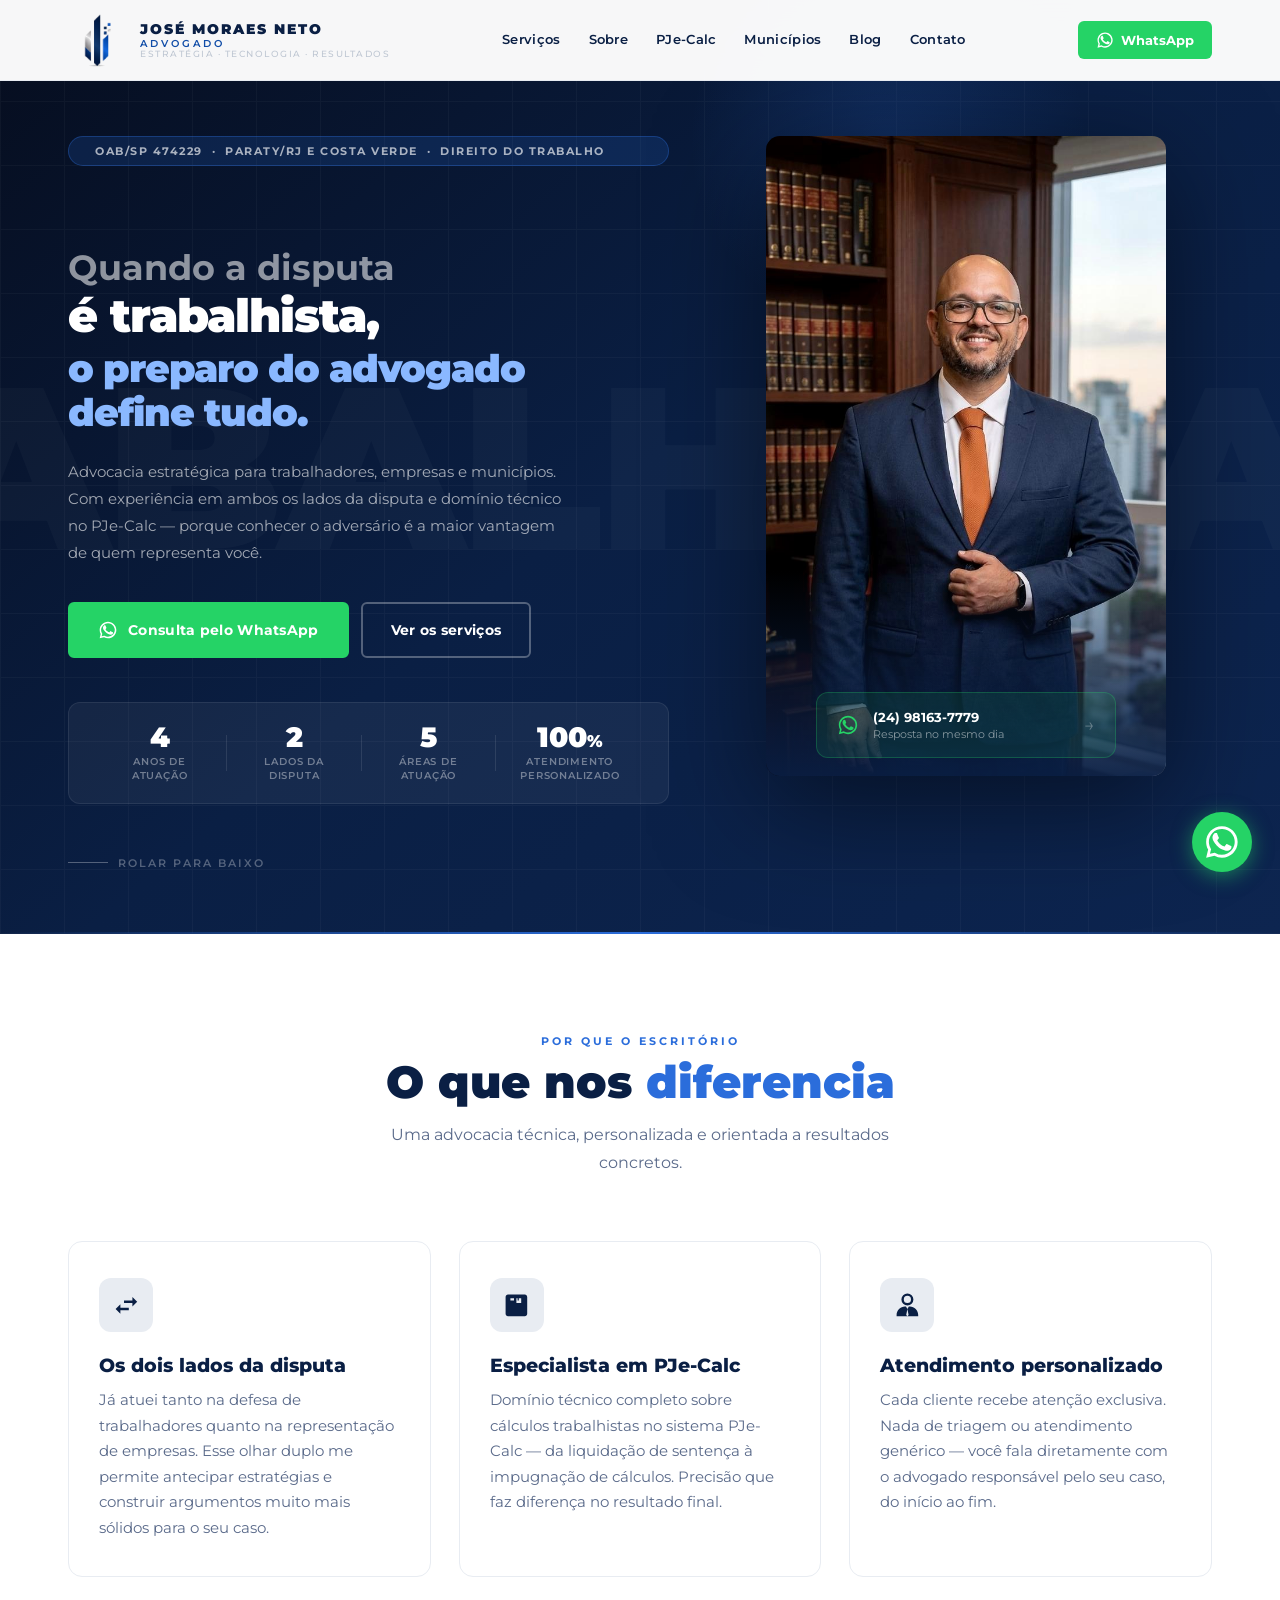
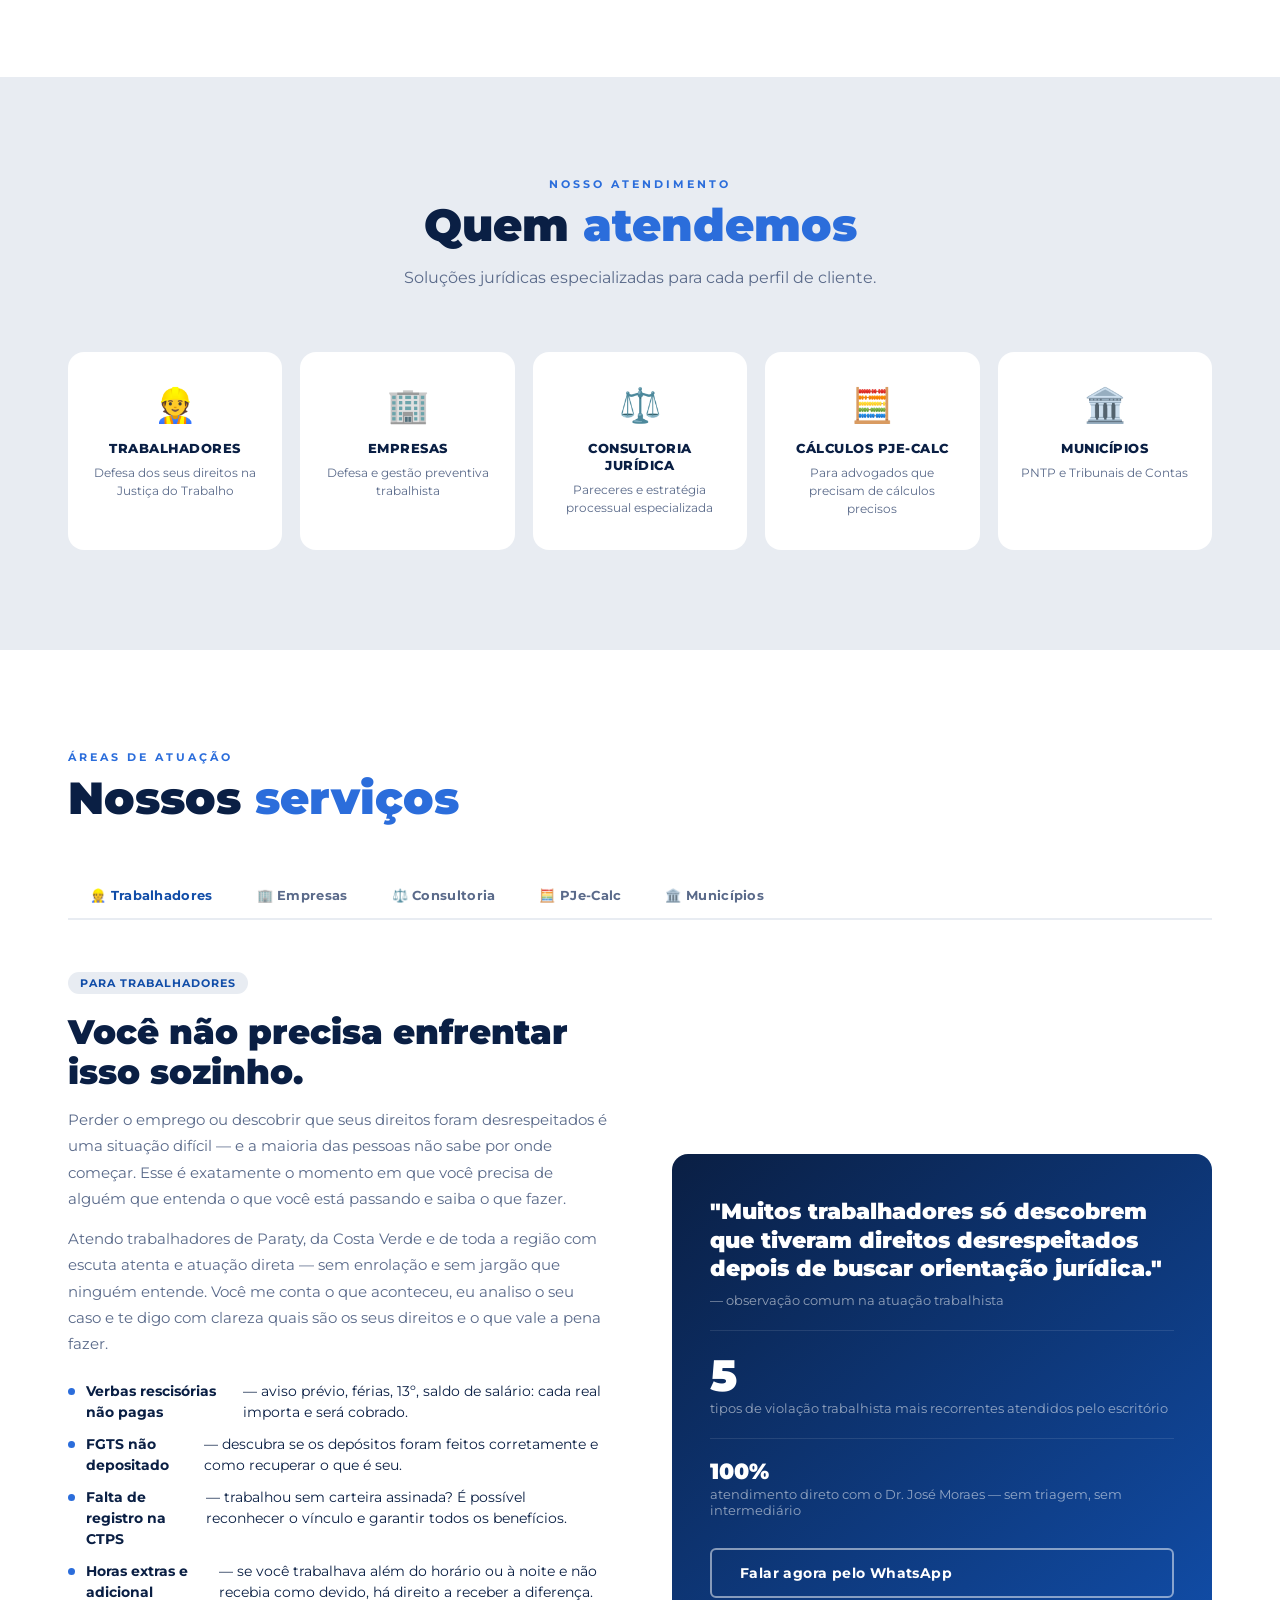
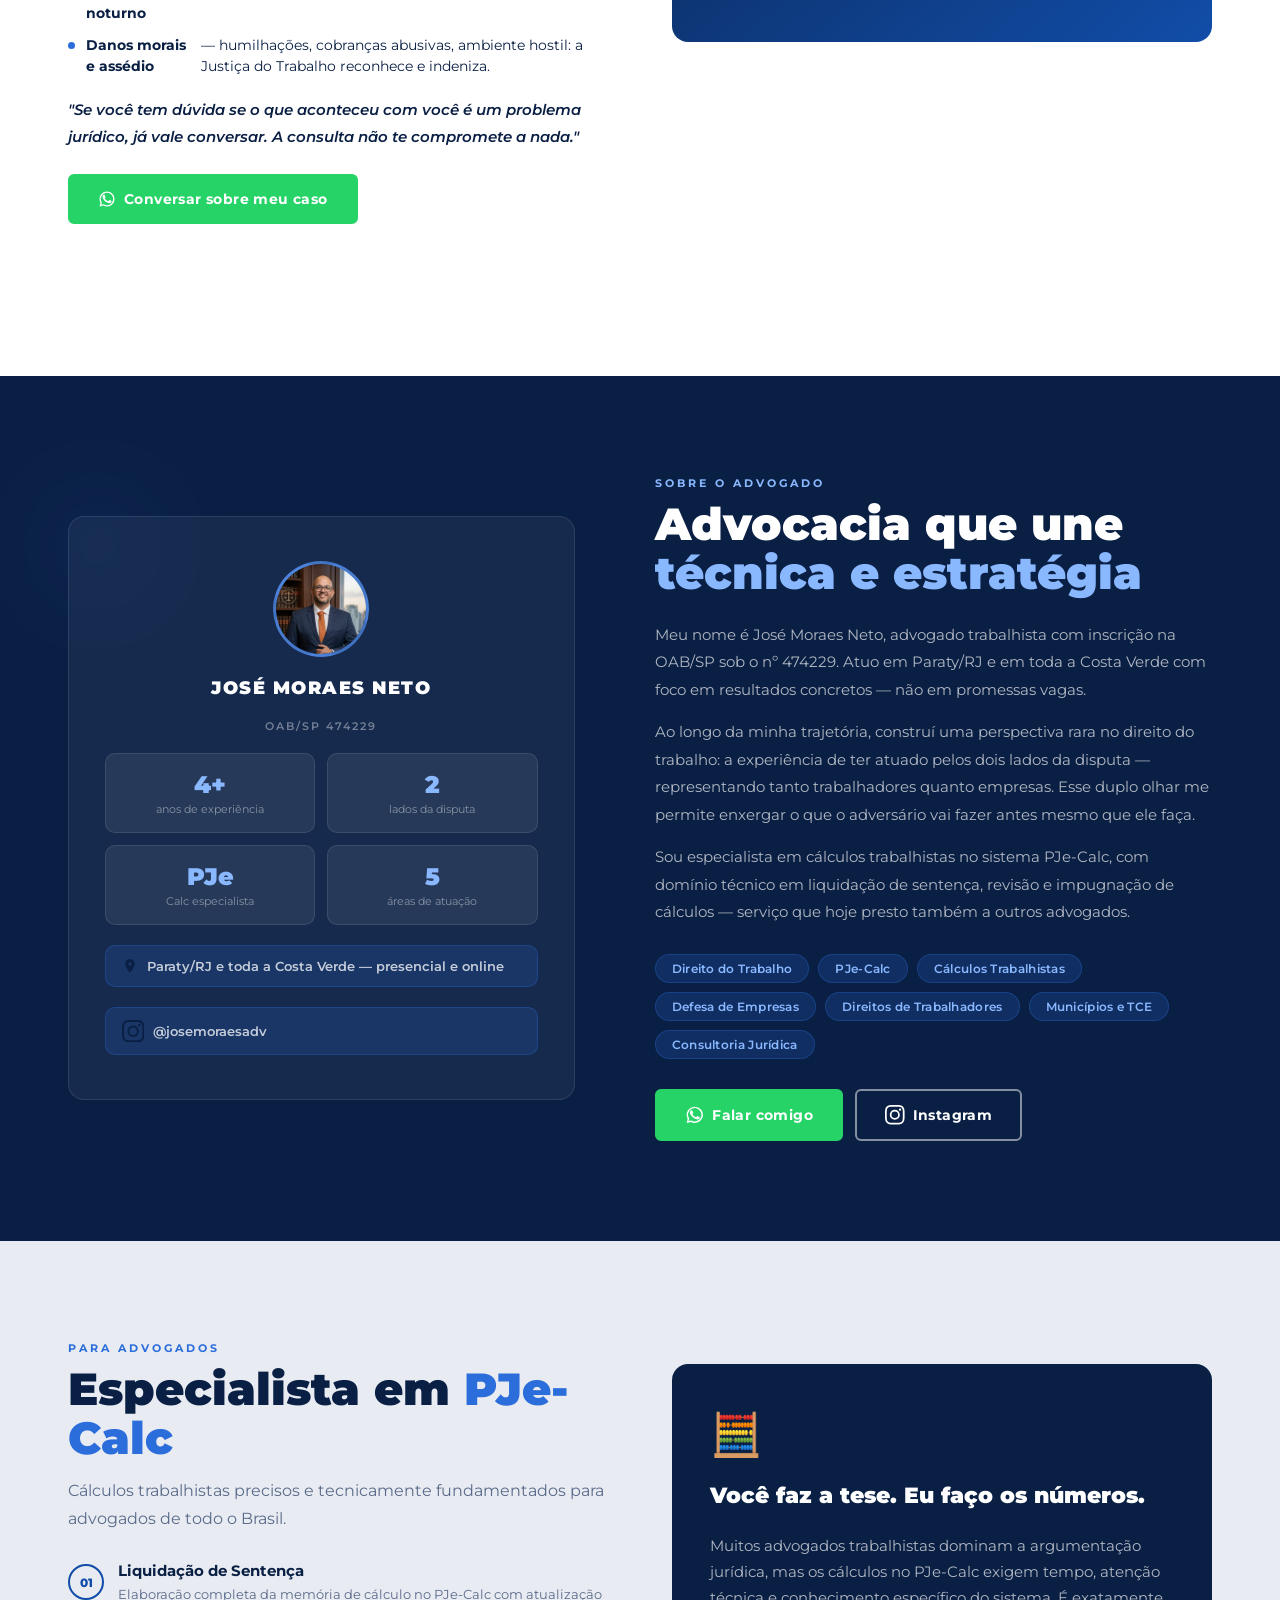
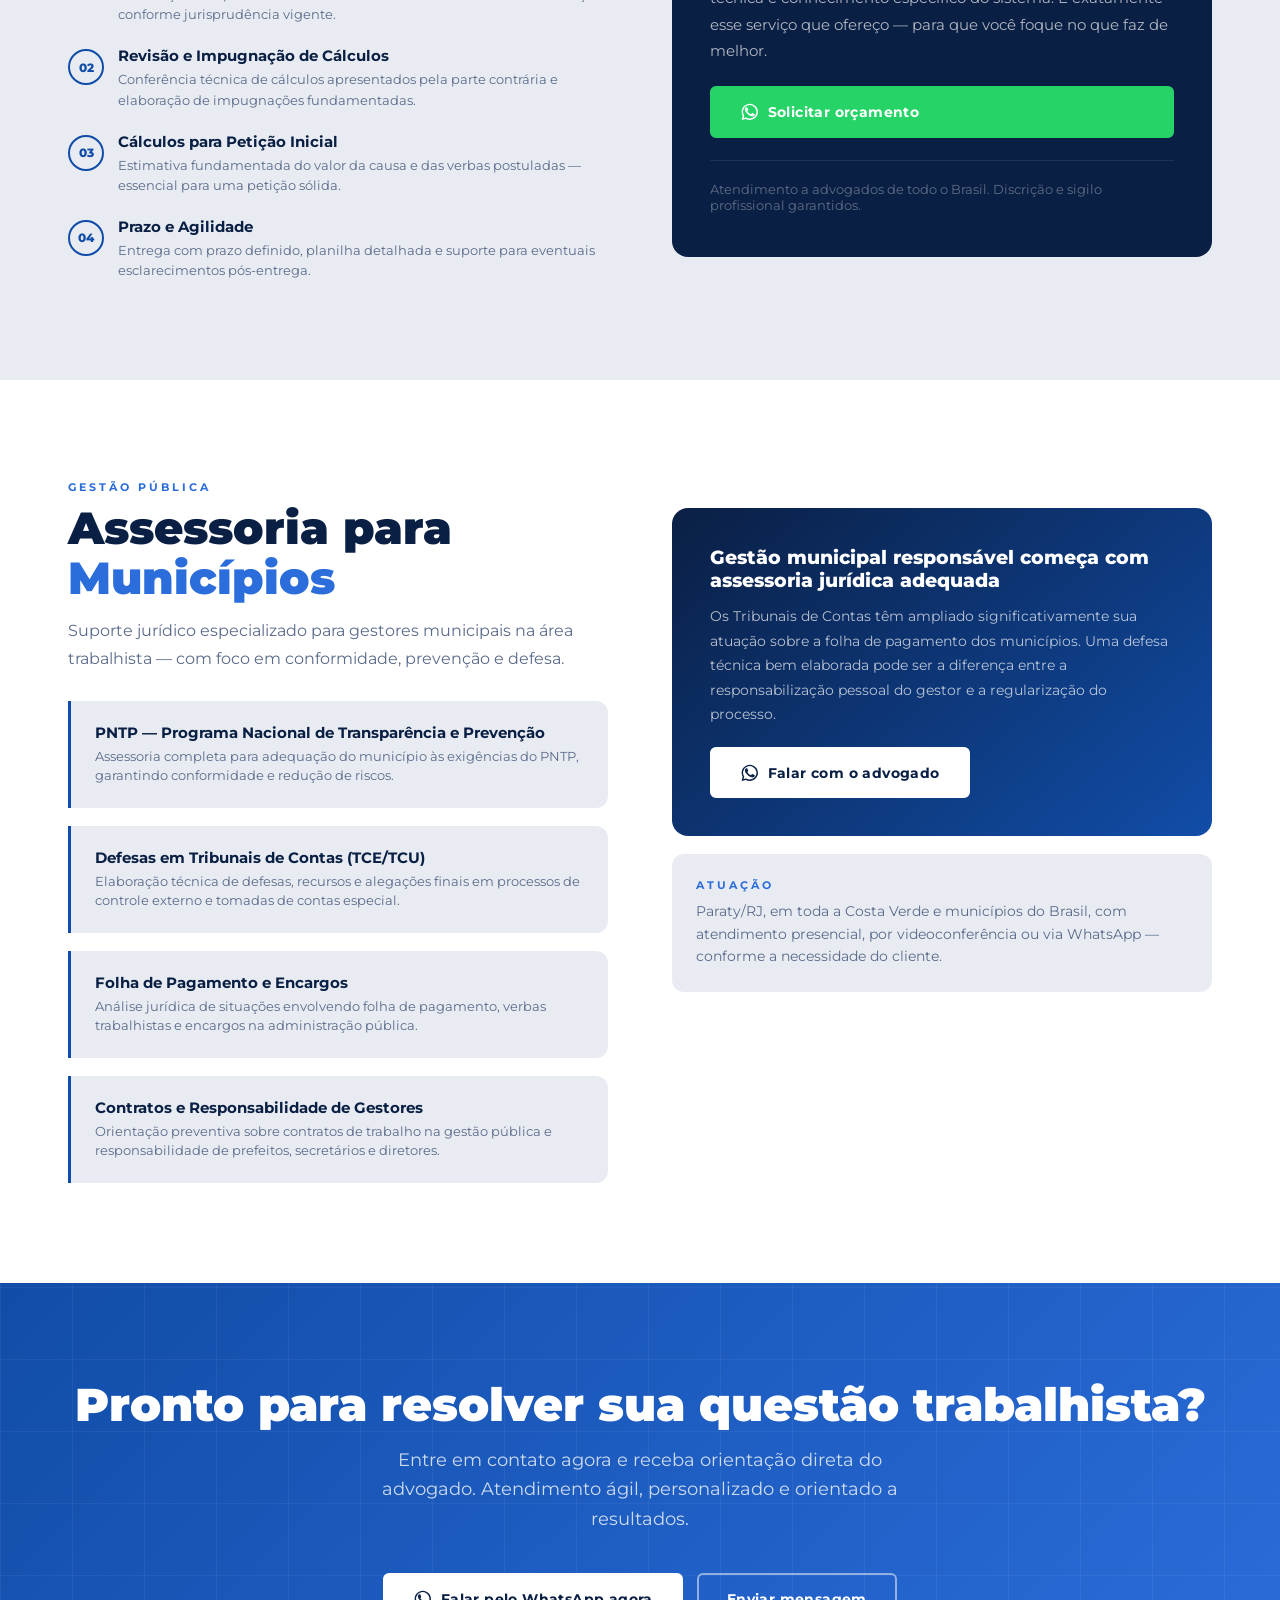
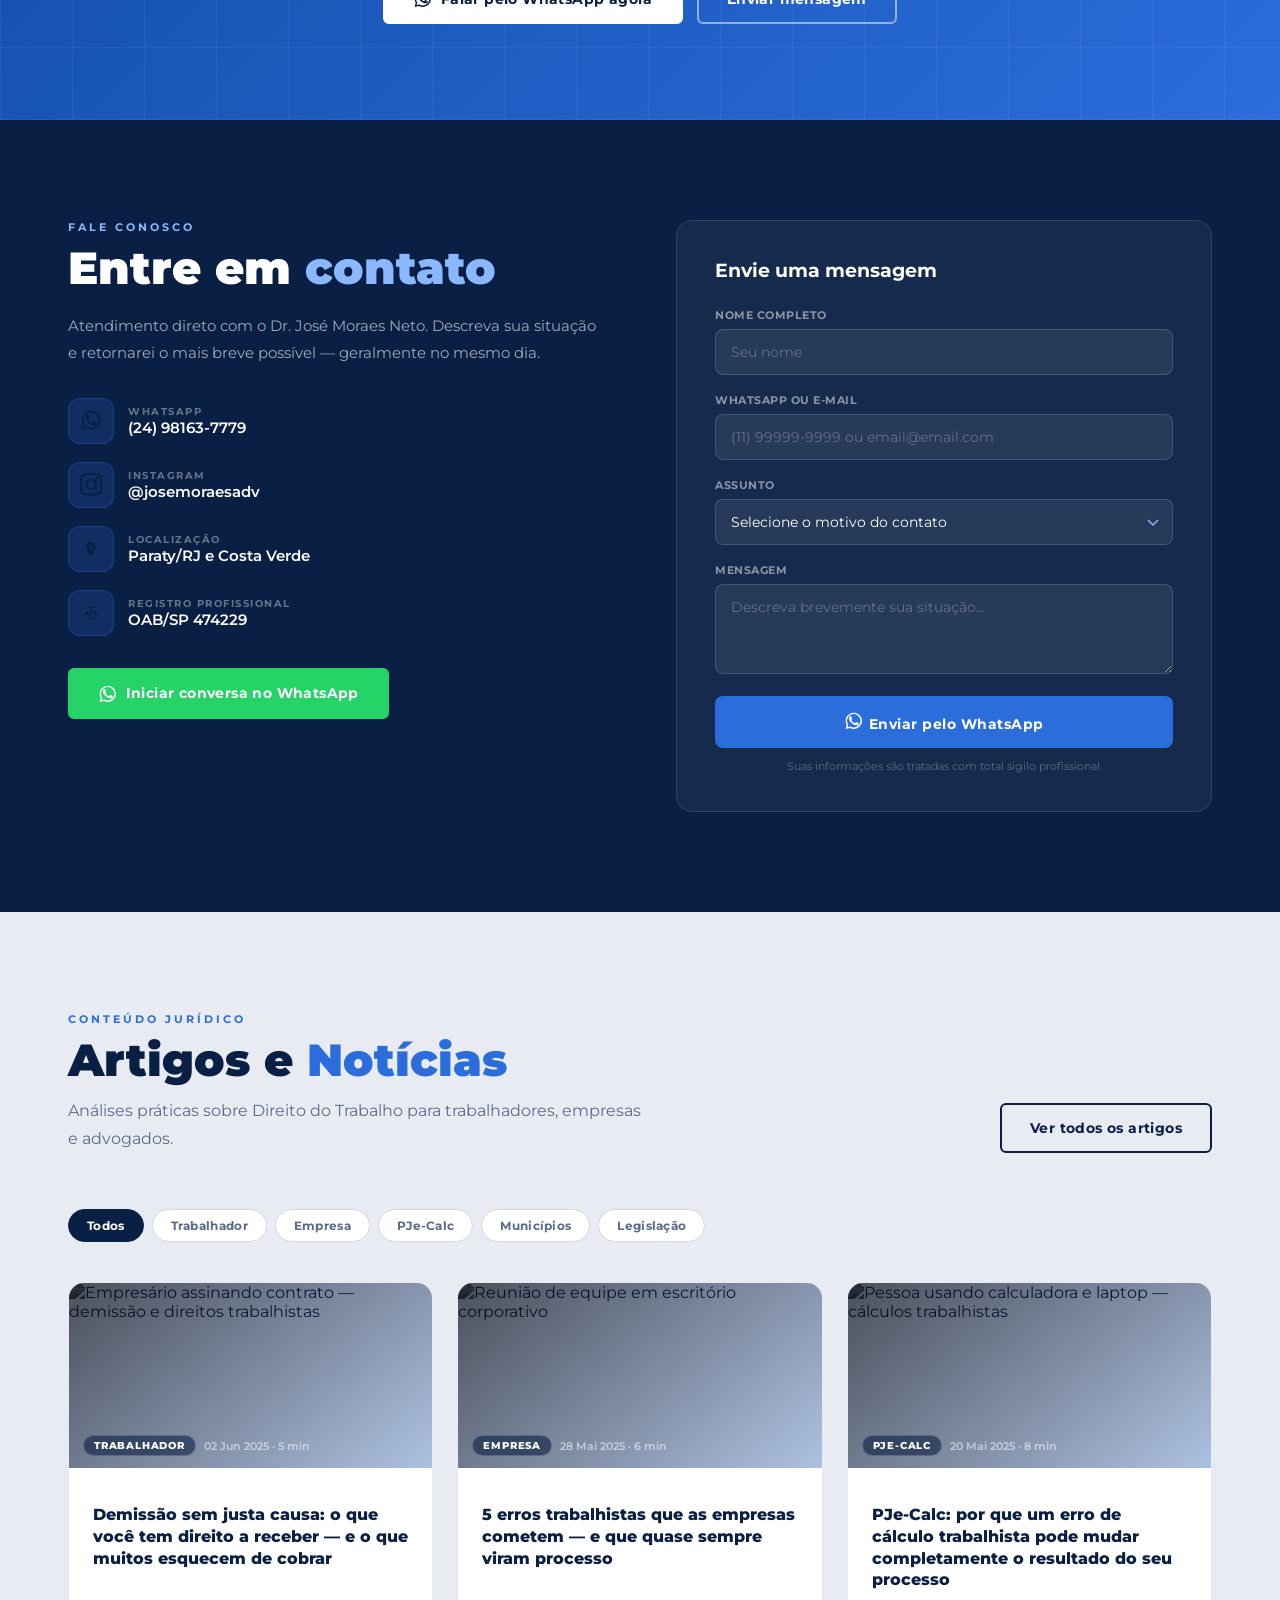
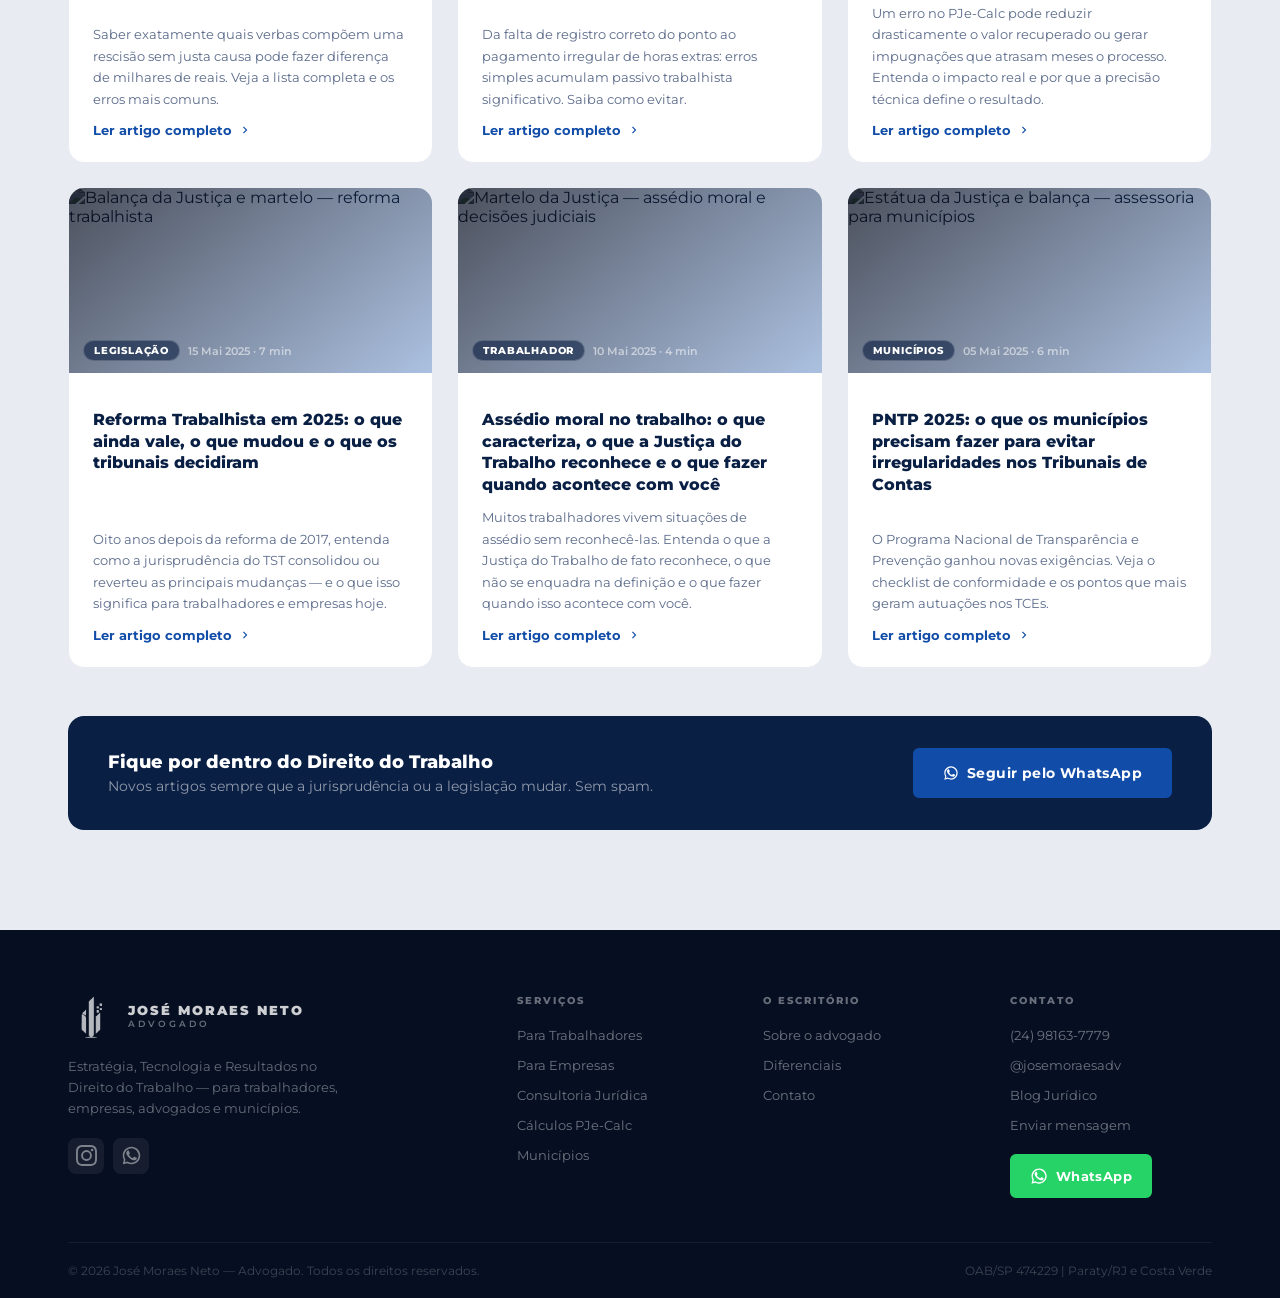
==== commit 66a75026: "Refactor hero2 layout and update credential pill" ====
--- a/index.html
+++ b/index.html
@@ -297,6 +297,9 @@
 #hero{min-height:100vh;padding-top:80px;position:relative;overflow:hidden;display:flex;align-items:center}
 .hero2-container{padding-top:56px;padding-bottom:64px}
 .hero2-wrap{display:grid;grid-template-columns:1.1fr .9fr;gap:52px;align-items:start;width:100%}
+.hero2-pill{grid-column:1;grid-row:1}
+.hero2-left{grid-column:1;grid-row:2}
+.hero2-right{grid-column:2;grid-row:1 / span 2}
 .hero2-left{}
 .hero2-pill{display:inline-flex;align-items:center;gap:8px;background:rgba(43,109,219,.18);border:1px solid rgba(43,109,219,.35);padding:7px 18px;border-radius:24px;margin-bottom:32px;font-size:11px;font-weight:700;letter-spacing:1.5px;text-transform:uppercase;color:rgba(255,255,255,.65)}
 .hero2-h1{font-size:clamp(28px,3.6vw,54px);font-weight:900;line-height:1.08;margin-bottom:24px;letter-spacing:-1px}
@@ -358,8 +361,9 @@
   #hero{padding-top:73px;min-height:0}
   .hero2-container{padding-top:16px;padding-bottom:44px}
   .hero2-wrap{gap:32px}
-  .hero2-right{display:flex;order:-1;margin-bottom:12px}
-  .hero2-pill{margin-bottom:18px !important}
+  .hero2-right{display:flex;order:-1;grid-column:auto;grid-row:auto;margin-bottom:12px;position:relative}
+  .hero2-pill{grid-column:auto;grid-row:auto;order:-2;margin-bottom:0 !important}
+  .hero2-left{grid-column:auto;grid-row:auto;order:0}
   .hero2-h1{margin-bottom:16px !important}
   .hero2-p{margin-bottom:22px !important;font-size:14px}
   .hero2-btns{margin-bottom:28px !important}
@@ -972,13 +976,14 @@
   <div class="container hero2-container" style="position:relative;z-index:2;width:100%">
     <div class="hero2-wrap">
 
+      <!-- Credential pill (elemento independente para poder reordenar no mobile) -->
+      <div class="hero2-pill fi">
+        <span class="badge-dot"></span>
+        <span>OAB/SP 474229 &nbsp;·&nbsp; Paraty/RJ e Costa Verde &nbsp;·&nbsp; Direito do Trabalho</span>
+      </div>
+
       <!-- LEFT: copy -->
       <div class="hero2-left fi">
-        <!-- Credential pill -->
-        <div class="hero2-pill">
-          <span class="badge-dot"></span>
-          <span>OAB/SP 474229 &nbsp;·&nbsp; Paraty/RJ e Costa Verde &nbsp;·&nbsp; Direito do Trabalho</span>
-        </div>
 
         <!-- Main headline -->
         <h1 class="hero2-h1">
